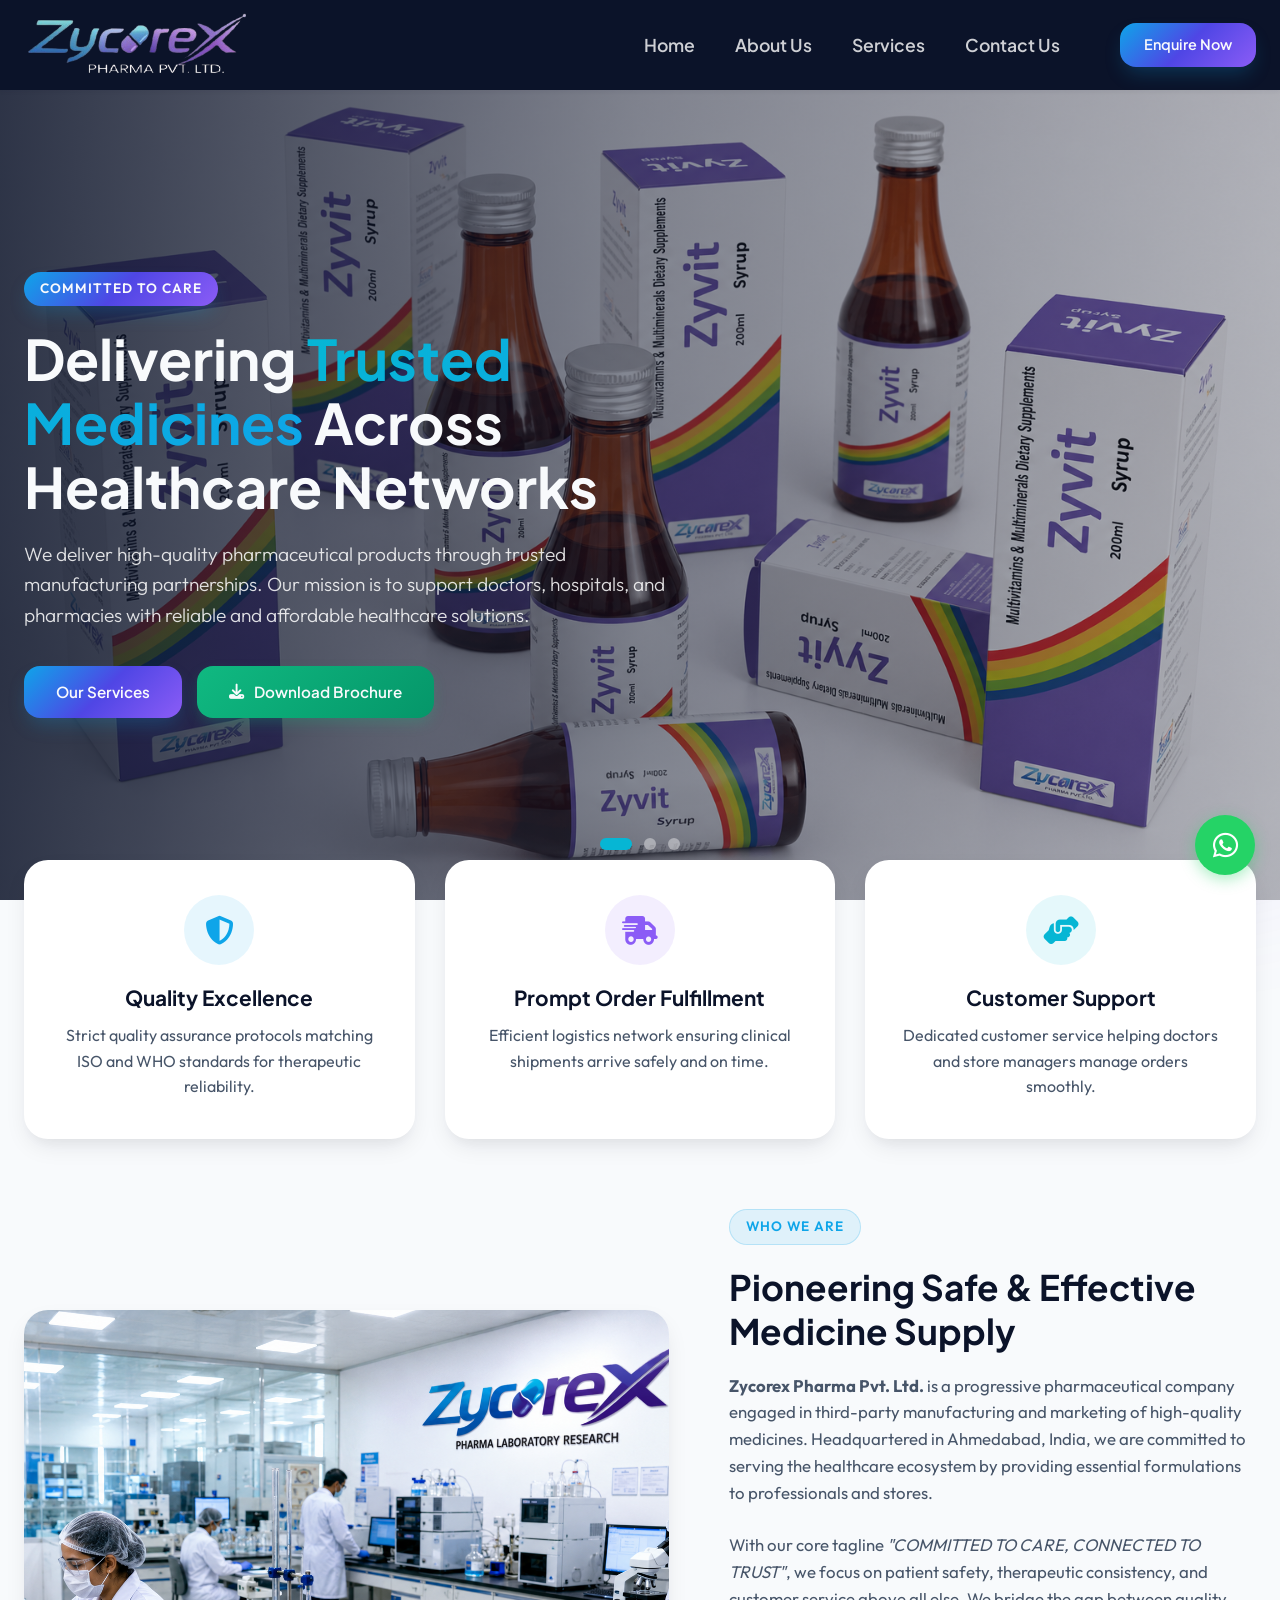
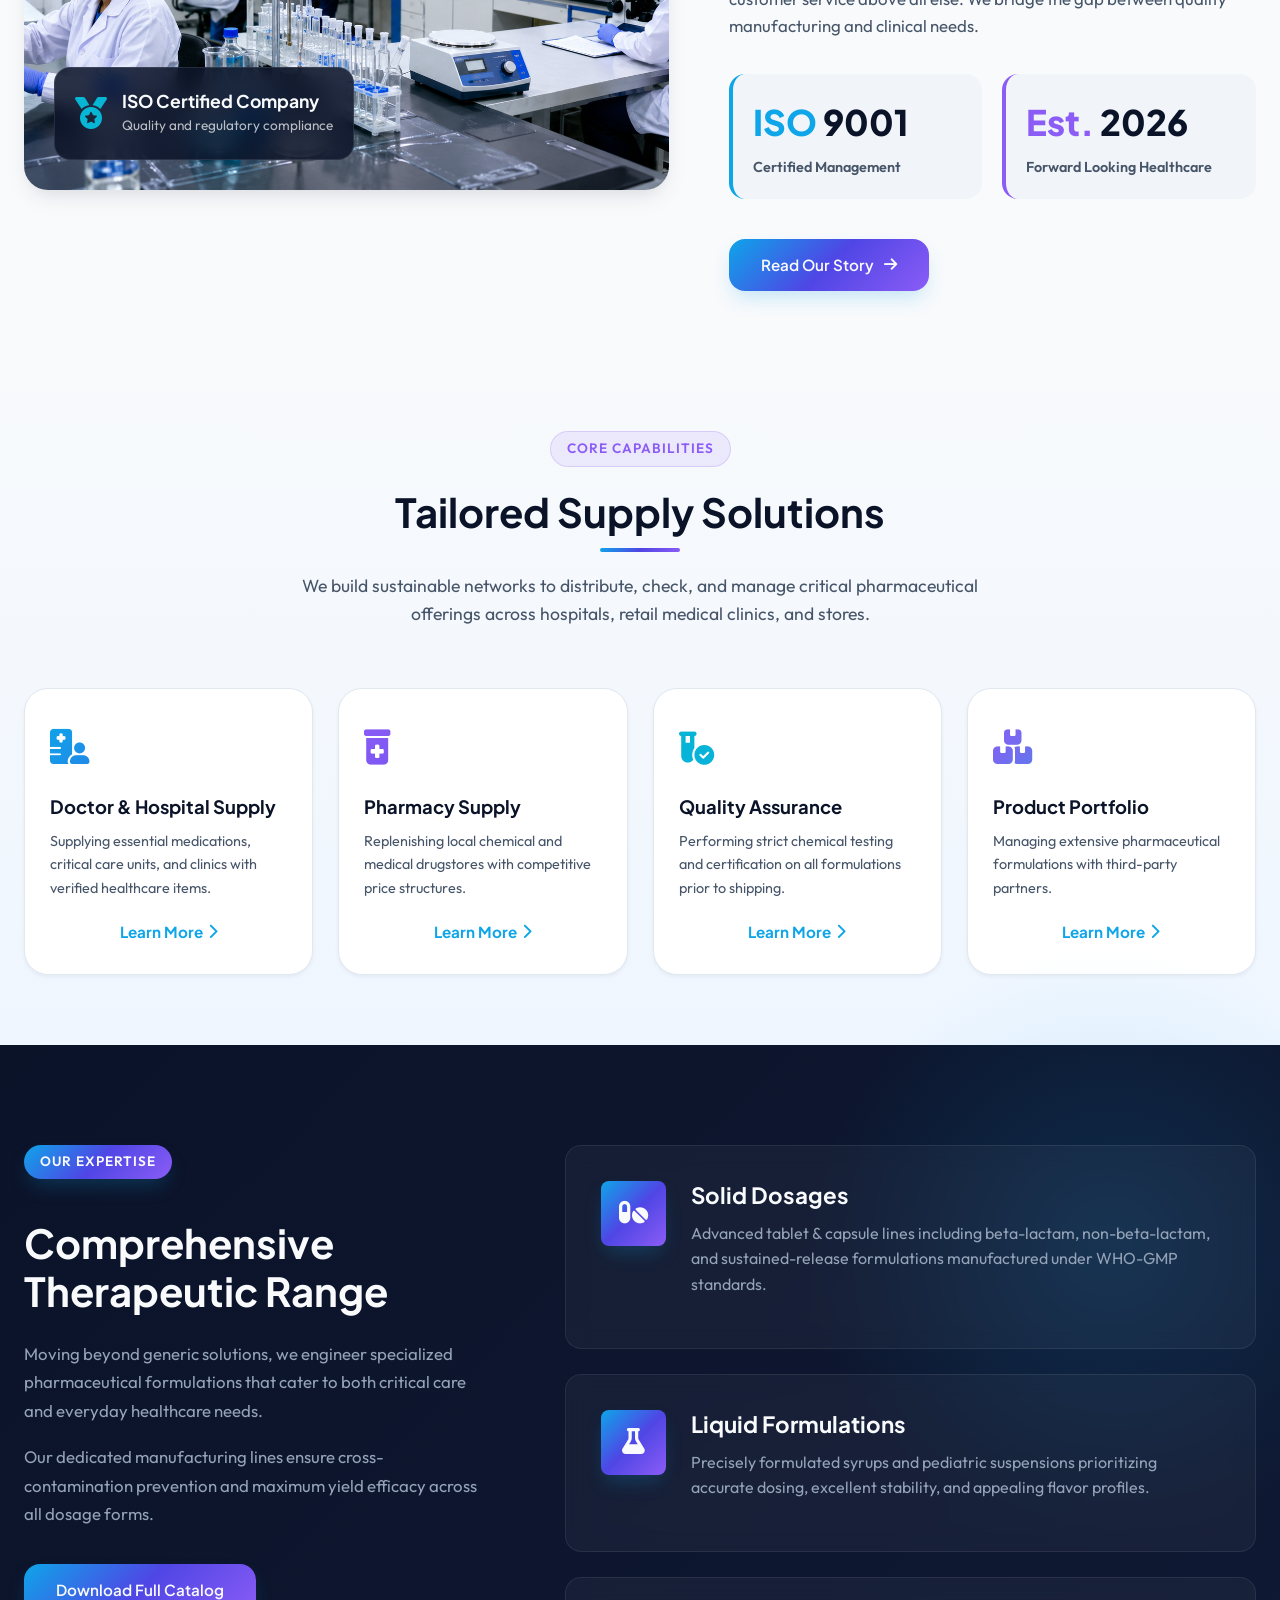
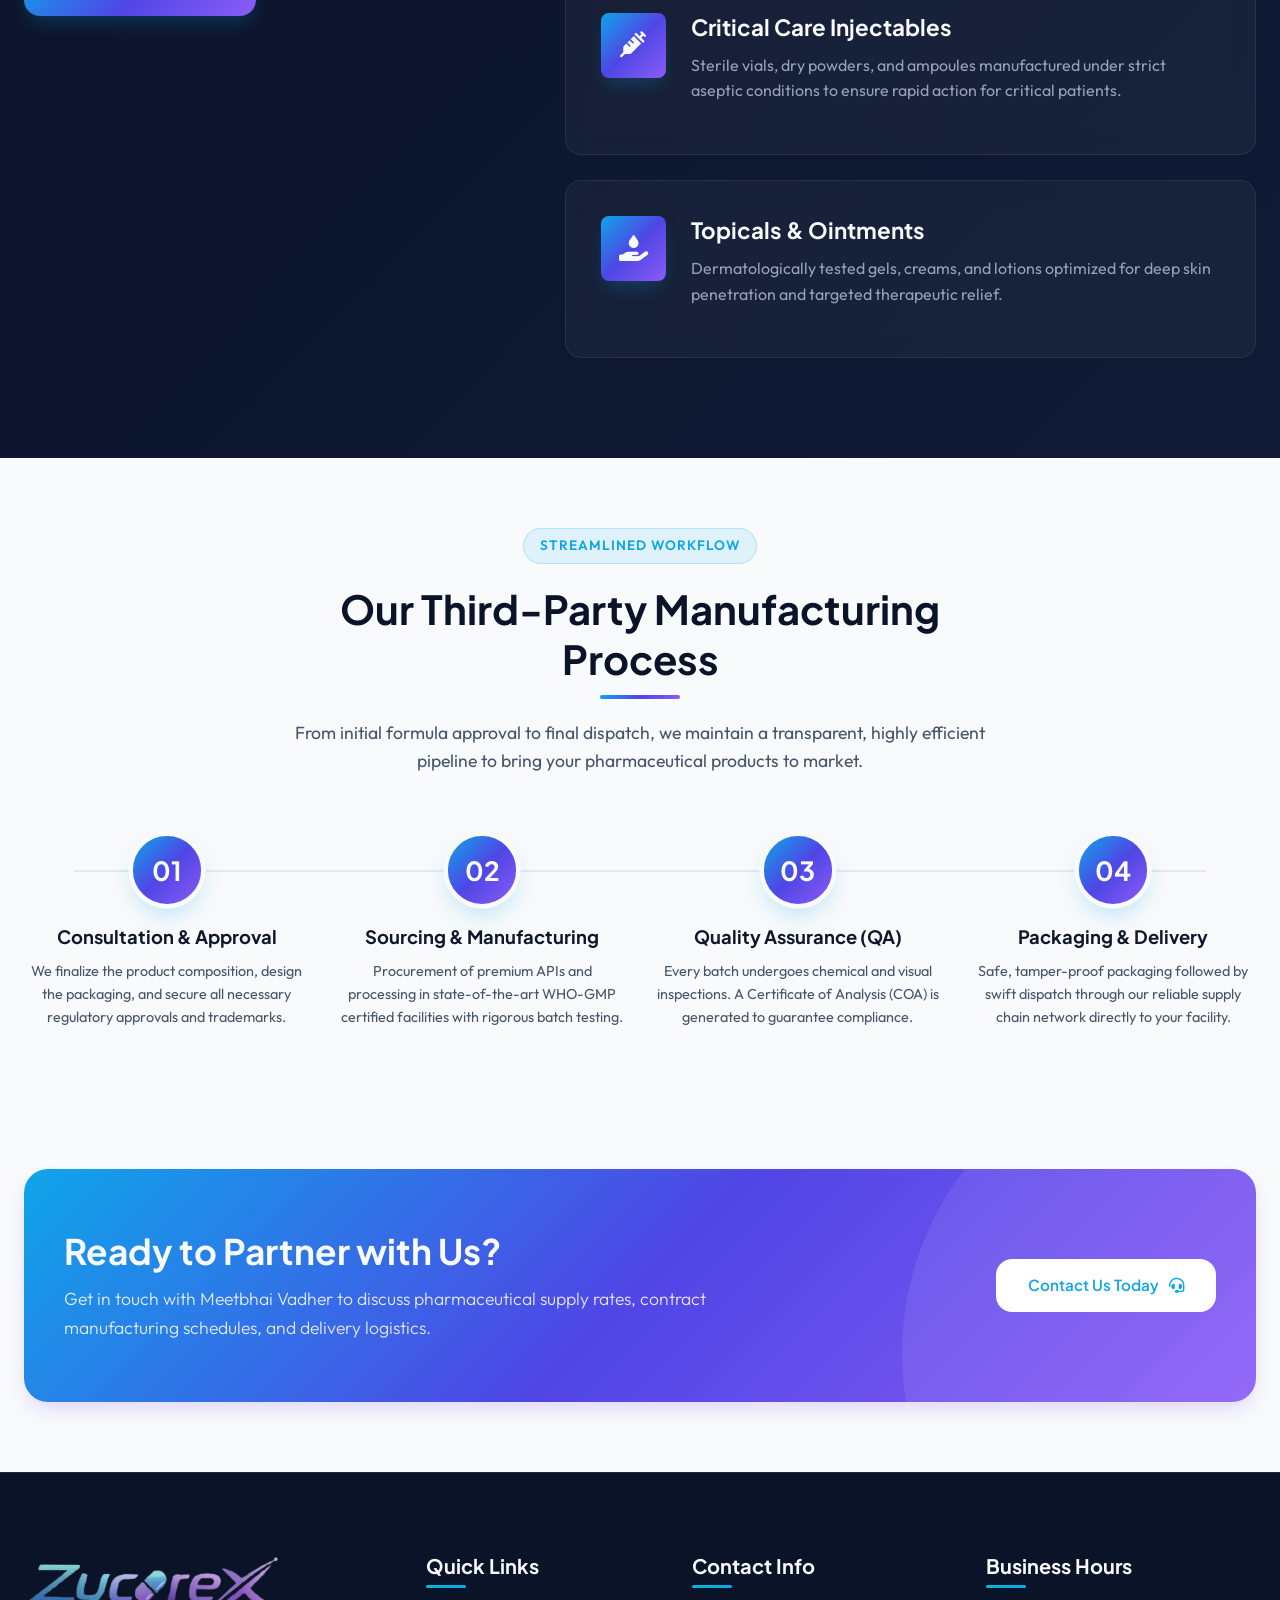
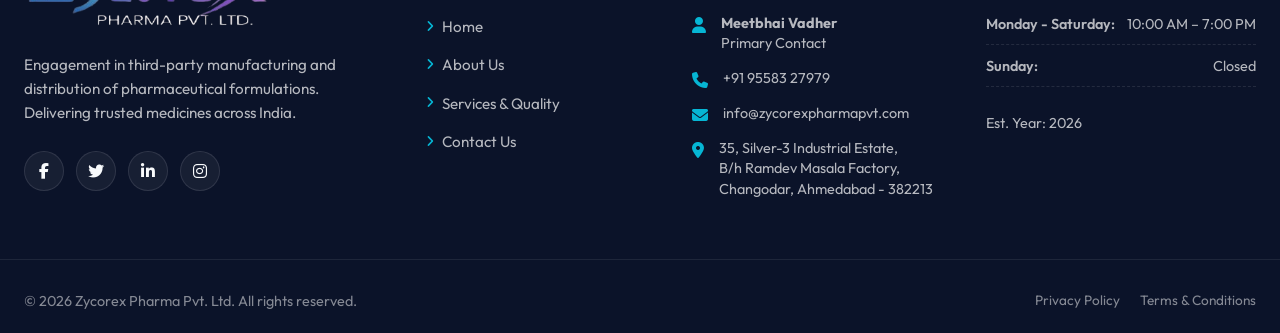
==== index.html @ ad1c0ab7 "Fix routing for clean URLs" ====
<!DOCTYPE html>
<html lang="en">

<head>
    <meta charset="UTF-8">
    <meta name="viewport" content="width=device-width, initial-scale=1.0">
    <title>Zycorex Pharma | Delivering Trusted Medicines Across Healthcare Networks</title>

    <!-- Meta SEO Tags -->
    <meta name="description"
        content="Zycorex Pharma Pvt. Ltd. is an ISO-certified pharmaceutical company engaged in third-party manufacturing and marketing of high-quality medicines in India. Partner with us today.">
    <meta name="keywords"
        content="Zycorex Pharma, pharmaceutical third party manufacturing, hospital supply, medical store supply, Ahmedabad, Meetbhai Vadher">
    <meta name="author" content="Zycorex Pharma Pvt. Ltd.">

    <!-- CSS Stylesheets -->
    <link rel="stylesheet" href="css/style.css">

    <!-- Font Awesome Icons -->
    <link rel="stylesheet" href="https://cdnjs.cloudflare.com/ajax/libs/font-awesome/6.4.0/css/all.min.css">
</head>

<body>

    <!-- Floating Background Aesthetic Blobs -->
    <div class="bg-blob bg-blob-blue"></div>
    <div class="bg-blob bg-blob-purple"></div>

    <!-- ==========================================
       HEADER & NAVIGATION
       ========================================== -->
    <header class="header">
        <div class="container navbar">
            <a href="/" class="logo" id="logoLink">
                <img src="images/Zycorex_Pharma_logo.png" alt="Zycorex Pharma Logo">
            </a>

            <button class="mobile-nav-toggle" id="mobileMenuToggle" aria-label="Toggle Navigation Menu">
                <span></span>
                <span></span>
                <span></span>
            </button>

            <nav class="nav-menu" id="navMenu">
                <a href="/" class="nav-link active" id="navHome">Home</a>
                <a href="/about" class="nav-link" id="navAbout">About Us</a>
                <a href="/services" class="nav-link" id="navServices">Services</a>
                <a href="/contact" class="nav-link" id="navContact">Contact Us</a>
                <div class="nav-cta">
                    <a href="https://wa.me/919558327979?text=Hello%20Zycorex%20Pharma%2C%20I%20would%20like%20to%20enquire%20about%20your%20pharmaceutical%20products."
                        target="_blank" rel="noopener noreferrer" class="btn btn-primary" id="headerCtaBtn">Enquire
                        Now</a>
                </div>
            </nav>
        </div>
    </header>

    <!-- ==========================================
       HERO CAROUSEL / SLIDER SECTION
       ========================================== -->
    <section class="hero-slider-section" id="homeHero">
        <div class="slider-wrapper">
            <!-- Slide 1 -->
            <div class="slide active">
                <div class="slide-bg" style="background-image: url('./images/zycorex_syrup.png');">
                </div>
                <div class="slide-overlay"></div>
                <div class="container slide-content-container">
                    <div class="slide-content">
                        <span class="badge badge-gradient">Committed to Care</span>
                        <h1>Delivering <span>Trusted Medicines</span> Across Healthcare Networks</h1>
                        <p>We deliver high-quality pharmaceutical products through trusted manufacturing partnerships.
                            Our mission is to support doctors, hospitals, and pharmacies with reliable and affordable
                            healthcare solutions.</p>
                        <div class="slide-actions">
                            <a href="/services" class="btn btn-primary">Our Services</a>
                            <a href="./images/zycorex brochure FINAL.pdf" class="btn btn-brochure"
                                id="downloadBrochureHero"><i class="fas fa-download"></i> Download Brochure</a>
                        </div>
                    </div>
                </div>
            </div>

            <!-- Slide 2 -->
            <div class="slide">
                <div class="slide-bg" style="background-image: url('./images/zycorex_tabletsgel.png');">
                </div>
                <div class="slide-overlay"></div>
                <div class="container slide-content-container">
                    <div class="slide-content">
                        <span class="badge badge-gradient">Connected to Trust</span>
                        <h1>High-Quality Third-Party <span>Manufacturing</span></h1>
                        <p>Leveraging state-of-the-art facilities and stringent GMP guidelines. Partnering with top
                            manufacturers to ensure every tablet, capsule, and injection is made to perfection.</p>
                        <div class="slide-actions">
                            <a href="/about" class="btn btn-primary">About Our Quality</a>
                            <a href="/contact" class="btn btn-secondary">Get a Quote</a>
                        </div>
                    </div>
                </div>
            </div>

            <!-- Slide 3 -->
            <div class="slide">
                <div class="slide-bg"
                    style="background-image: url('https://images.unsplash.com/photo-1471864190281-a93a3070b6de?auto=format&fit=crop&q=80&w=1600');">
                </div>
                <div class="slide-overlay"></div>
                <div class="container slide-content-container">
                    <div class="slide-content">
                        <span class="badge badge-gradient">Established 2026</span>
                        <h1>Supporting <span>Healthcare Networks</span> Nationwide</h1>
                        <p>We supply a comprehensive catalog of pharmaceutical formulations to distributors, pharmacies,
                            clinics, and medical stores with prompt delivery services.</p>
                        <div class="slide-actions">
                            <a href="/services" class="btn btn-primary">Explore Products</a>
                            <a href="/contact" class="btn btn-secondary">Contact Us</a>
                        </div>
                    </div>
                </div>
            </div>
        </div>

        <!-- Controls -->
        <button class="slider-control slider-control-prev" aria-label="Previous Slide">
            <i class="fas fa-chevron-left"></i>
        </button>
        <button class="slider-control slider-control-next" aria-label="Next Slide">
            <i class="fas fa-chevron-right"></i>
        </button>

        <!-- Indicators -->
        <div class="slider-dots"></div>
    </section>

    <!-- ==========================================
       KEY HIGHLIGHTS SECTION
       ========================================== -->
    <section class="container" id="homeHighlights" style="position: relative; z-index: 10;">
        <div class="highlights-grid">
            <div class="highlight-card animate-on-scroll animate-fade-up">
                <div class="highlight-icon">
                    <i class="fas fa-shield-halved"></i>
                </div>
                <h3>Quality Excellence</h3>
                <p>Strict quality assurance protocols matching ISO and WHO standards for therapeutic reliability.</p>
            </div>

            <div class="highlight-card animate-on-scroll animate-fade-up delay-1">
                <div class="highlight-icon">
                    <i class="fas fa-truck-fast"></i>
                </div>
                <h3>Prompt Order Fulfillment</h3>
                <p>Efficient logistics network ensuring clinical shipments arrive safely and on time.</p>
            </div>

            <div class="highlight-card animate-on-scroll animate-fade-up delay-2">
                <div class="highlight-icon">
                    <i class="fas fa-handshake-angle"></i>
                </div>
                <h3>Customer Support</h3>
                <p>Dedicated customer service helping doctors and store managers manage orders smoothly.</p>
            </div>
        </div>
    </section>

    <!-- ==========================================
       INTRODUCTION / FOCUS SECTION
       ========================================== -->
    <section class="section" id="homeIntro">
        <div class="container intro-container">

            <div class="intro-image-container animate-on-scroll animate-slide-left">
                <img src="./images/Pharma_Laboratory_research.png" alt="Zycorex Pharma Laboratory Research">
                <div class="intro-badge">
                    <div class="intro-badge-icon">
                        <i class="fas fa-medal"></i>
                    </div>
                    <div class="intro-badge-text">
                        <h4>ISO Certified Company</h4>
                        <p>Quality and regulatory compliance</p>
                    </div>
                </div>
            </div>

            <div class="intro-content animate-on-scroll animate-slide-right">
                <span class="badge badge-soft">Who We Are</span>
                <h2>Pioneering Safe & Effective Medicine Supply</h2>
                <p><strong>Zycorex Pharma Pvt. Ltd.</strong> is a progressive pharmaceutical company engaged in
                    third-party manufacturing and marketing of high-quality medicines. Headquartered in Ahmedabad,
                    India, we are committed to serving the healthcare ecosystem by providing essential formulations to
                    professionals and stores.</p>
                <p>With our core tagline <em>"COMMITTED TO CARE, CONNECTED TO TRUST"</em>, we focus on patient safety,
                    therapeutic consistency, and customer service above all else. We bridge the gap between quality
                    manufacturing and clinical needs.</p>

                <div class="stats-grid">
                    <div class="stat-box">
                        <div class="stat-number"><span>ISO</span> 9001</div>
                        <div class="stat-label">Certified Management</div>
                    </div>
                    <div class="stat-box">
                        <div class="stat-number"><span>Est.</span> 2026</div>
                        <div class="stat-label">Forward Looking Healthcare</div>
                    </div>
                </div>

                <div style="margin-top: 40px;">
                    <a href="/about" class="btn btn-primary">Read Our Story <i class="fas fa-arrow-right"></i></a>
                </div>
            </div>

        </div>
    </section>

    <!-- ==========================================
       SERVICES TEASER SECTION
       ========================================== -->
    <section class="section section-bg-gradient" id="homeServices">
        <div class="container">
            <div class="section-header animate-on-scroll animate-fade-up">
                <span class="badge badge-soft-purple">Core Capabilities</span>
                <h2>Tailored Supply Solutions</h2>
                <p>We build sustainable networks to distribute, check, and manage critical pharmaceutical offerings
                    across hospitals, retail medical clinics, and stores.</p>
            </div>

            <div class="services-teaser-grid">
                <div class="teaser-card animate-on-scroll animate-fade-up">
                    <div class="teaser-icon">
                        <i class="fas fa-hospital-user"></i>
                    </div>
                    <h3>Doctor & Hospital Supply</h3>
                    <p>Supplying essential medications, critical care units, and clinics with verified healthcare items.
                    </p>
                    <a href="/services#hospitalSupply" class="btn btn-text">Learn More <i
                            class="fas fa-chevron-right"></i></a>
                </div>

                <div class="teaser-card animate-on-scroll animate-fade-up delay-1">
                    <div class="teaser-icon">
                        <i class="fas fa-prescription-bottle-medical"></i>
                    </div>
                    <h3>Pharmacy Supply</h3>
                    <p>Replenishing local chemical and medical drugstores with competitive price structures.</p>
                    <a href="/services#pharmacySupply" class="btn btn-text">Learn More <i
                            class="fas fa-chevron-right"></i></a>
                </div>

                <div class="teaser-card animate-on-scroll animate-fade-up delay-2">
                    <div class="teaser-icon">
                        <i class="fas fa-vial-circle-check"></i>
                    </div>
                    <h3>Quality Assurance</h3>
                    <p>Performing strict chemical testing and certification on all formulations prior to shipping.</p>
                    <a href="/services#qualityAssurance" class="btn btn-text">Learn More <i
                            class="fas fa-chevron-right"></i></a>
                </div>

                <div class="teaser-card animate-on-scroll animate-fade-up delay-3">
                    <div class="teaser-icon">
                        <i class="fas fa-boxes-stacked"></i>
                    </div>
                    <h3>Product Portfolio</h3>
                    <p>Managing extensive pharmaceutical formulations with third-party partners.</p>
                    <a href="/services#portfolioManagement" class="btn btn-text">Learn More <i
                            class="fas fa-chevron-right"></i></a>
                </div>
            </div>
        </div>
    </section>


   <!-- ==========================================
       THERAPEUTIC RANGE (MODERN ASYMMETRICAL)
       ========================================== -->
    <section class="section therapeutic-section" id="homeTherapeutic">
        <div class="container therapeutic-container">
            
            <!-- Left Side: Sticky Header -->
           <!-- Left Side: Sticky Header Wrapper -->
            <div class="therapeutic-sticky-wrapper">
                
                <!-- The animated content goes INSIDE the sticky wrapper -->
                <div class="therapeutic-intro animate-on-scroll animate-slide-left">
                    <span class="badge badge-gradient">Our Expertise</span>
                    <h2>Comprehensive Therapeutic Range</h2>
                    <p>Moving beyond generic solutions, we engineer specialized pharmaceutical formulations that cater to both critical care and everyday healthcare needs.</p>
                    <p>Our dedicated manufacturing lines ensure cross-contamination prevention and maximum yield efficacy across all dosage forms.</p>
                    
                    <div style="margin-top: 35px;">
                        <a href="./images/zycorex brochure FINAL.pdf" class="btn btn-primary">Download Full Catalog</a>
                    </div>
                </div>

            </div>

            <!-- Right Side: Horizontal List Cards -->
            <div class="therapeutic-list">
                
                <!-- Category 1 -->
                <div class="thera-row-card animate-on-scroll animate-fade-up">
                    <div class="thera-icon-box">
                        <i class="fas fa-pills"></i>
                    </div>
                    <div class="thera-content">
                        <h3>Solid Dosages</h3>
                        <p>Advanced tablet & capsule lines including beta-lactam, non-beta-lactam, and sustained-release formulations manufactured under WHO-GMP standards.</p>
                        <!-- <a href="services.html" class="thera-link">Explore Formulations <i class="fas fa-arrow-right"></i></a> -->
                    </div>
                </div>

                <!-- Category 2 -->
                <div class="thera-row-card animate-on-scroll animate-fade-up delay-1">
                    <div class="thera-icon-box">
                        <i class="fas fa-flask"></i>
                    </div>
                    <div class="thera-content">
                        <h3>Liquid Formulations</h3>
                        <p>Precisely formulated syrups and pediatric suspensions prioritizing accurate dosing, excellent stability, and appealing flavor profiles.</p>
                        <!-- <a href="services.html" class="thera-link">Explore Formulations <i class="fas fa-arrow-right"></i></a> -->
                    </div>
                </div>

                <!-- Category 3 -->
                <div class="thera-row-card animate-on-scroll animate-fade-up delay-2">
                    <div class="thera-icon-box">
                        <i class="fas fa-syringe"></i>
                    </div>
                    <div class="thera-content">
                        <h3>Critical Care Injectables</h3>
                        <p>Sterile vials, dry powders, and ampoules manufactured under strict aseptic conditions to ensure rapid action for critical patients.</p>
                        <!-- <a href="services.html" class="thera-link">Explore Formulations <i class="fas fa-arrow-right"></i></a> -->
                    </div>
                </div>

                <!-- Category 4 -->
                <div class="thera-row-card animate-on-scroll animate-fade-up delay-3">
                    <div class="thera-icon-box">
                        <i class="fas fa-hand-holding-droplet"></i>
                    </div>
                    <div class="thera-content">
                        <h3>Topicals & Ointments</h3>
                        <p>Dermatologically tested gels, creams, and lotions optimized for deep skin penetration and targeted therapeutic relief.</p>
                        <!-- <a href="services.html" class="thera-link">Explore Formulations <i class="fas fa-arrow-right"></i></a> -->
                    </div>
                </div>

            </div>
        </div>
    </section>

    <!-- ==========================================
       HOW WE WORK / MANUFACTURING PROCESS
       ========================================== -->
    <section class="section process-section section-bg-light" id="homeProcess">
        <div class="container">
            <div class="section-header animate-on-scroll animate-fade-up">
                <span class="badge badge-soft">Streamlined Workflow</span>
                <h2>Our Third-Party Manufacturing Process</h2>
                <p>From initial formula approval to final dispatch, we maintain a transparent, highly efficient pipeline to bring your pharmaceutical products to market.</p>
            </div>

            <div class="process-timeline">
                <!-- Step 1 -->
                <div class="process-step animate-on-scroll animate-fade-up">
                    <div class="step-number">01</div>
                    <div class="step-content">
                        <h4>Consultation & Approval</h4>
                        <p>We finalize the product composition, design the packaging, and secure all necessary regulatory approvals and trademarks.</p>
                    </div>
                </div>
                
                <!-- Step 2 -->
                <div class="process-step animate-on-scroll animate-fade-up delay-1">
                    <div class="step-number">02</div>
                    <div class="step-content">
                        <h4>Sourcing & Manufacturing</h4>
                        <p>Procurement of premium APIs and processing in state-of-the-art WHO-GMP certified facilities with rigorous batch testing.</p>
                    </div>
                </div>

                <!-- Step 3 -->
                <div class="process-step animate-on-scroll animate-fade-up delay-2">
                    <div class="step-number">03</div>
                    <div class="step-content">
                        <h4>Quality Assurance (QA)</h4>
                        <p>Every batch undergoes chemical and visual inspections. A Certificate of Analysis (COA) is generated to guarantee compliance.</p>
                    </div>
                </div>

                <!-- Step 4 -->
                <div class="process-step animate-on-scroll animate-fade-up delay-3">
                    <div class="step-number">04</div>
                    <div class="step-content">
                        <h4>Packaging & Delivery</h4>
                        <p>Safe, tamper-proof packaging followed by swift dispatch through our reliable supply chain network directly to your facility.</p>
                    </div>
                </div>
            </div>
        </div>
    </section>

    <!-- ==========================================
       CALL TO ACTION BLOCK
       ========================================== -->
    <section class="section" id="homeCta">
        <div class="container">
            <div class="cta-banner animate-on-scroll animate-fade-up">
                <div class="cta-banner-content">
                    <div class="cta-banner-text">
                        <h2>Ready to Partner with Us?</h2>
                        <p>Get in touch with Meetbhai Vadher to discuss pharmaceutical supply rates, contract
                            manufacturing schedules, and delivery logistics.</p>
                    </div>
                    <div class="cta-banner-actions">
                        <a href="/contact" class="btn btn-secondary">Contact Us Today <i
                                class="fas fa-headset"></i></a>
                    </div>
                </div>
            </div>
        </div>
    </section>

    <!-- ==========================================
       FOOTER
       ========================================== -->
      <footer class="footer">
        <div class="container footer-grid">

            <div class="footer-col footer-about">
                <img src="images/Zycorex_Pharma_logo.png" alt="Zycorex Logo" class="footer-logo">
                <p>Engagement in third-party manufacturing and distribution of pharmaceutical formulations. Delivering
                    trusted medicines across India.</p>
                <div class="footer-socials">
                    <a href="#" class="social-link" aria-label="Facebook"><i class="fab fa-facebook-f"></i></a>
                    <a href="#" class="social-link" aria-label="Twitter"><i class="fab fa-twitter"></i></a>
                    <a href="#" class="social-link" aria-label="LinkedIn"><i class="fab fa-linkedin-in"></i></a>
                    <a href="#" class="social-link" aria-label="Instagram"><i class="fab fa-instagram"></i></a>
                </div>
            </div>

            <div class="footer-col footer-links">
                <h3>Quick Links</h3>
                <ul>
                    <li><a href="/">Home</a></li>
                    <li><a href="/about">About Us</a></li>
                    <li><a href="/services">Services & Quality</a></li>
                    <li><a href="/contact">Contact Us</a></li>
                </ul>
            </div>

            <div class="footer-col">
                <h3>Contact Info</h3>
                <div class="footer-contact-list">
                    <div class="footer-contact-item">
                        <i class="fas fa-user"></i>
                        <span><strong>Meetbhai Vadher</strong><br>Primary Contact</span>
                    </div>
                    <div class="footer-contact-item">
                        <i class="fas fa-phone"></i>
                        <span>+91 95583 27979</span>
                    </div>
                    <div class="footer-contact-item">
                        <i class="fas fa-envelope"></i>
                        <span>info@zycorexpharmapvt.com</span>
                    </div>
                    <div class="footer-contact-item">
                        <i class="fas fa-location-dot"></i>
                        <span>35, Silver-3 Industrial Estate,<br>B/h Ramdev Masala Factory,<br>Changodar, Ahmedabad -
                            382213</span>
                    </div>
                </div>
            </div>

            <div class="footer-col">
                <h3>Business Hours</h3>
                <div class="footer-hours-list">
                    <div class="footer-hour-row">
                        <span class="day">Monday - Saturday:</span>
                        <span class="time">10:00 AM – 7:00 PM</span>
                    </div>
                    <div class="footer-hour-row">
                        <span class="day">Sunday:</span>
                        <span class="time">Closed</span>
                    </div>
                    <div class="footer-hour-row" style="border: none; padding-top: 15px;">
                        <span>Est. Year: 2026</span>
                    </div>
                </div>
            </div>

        </div>

        <div class="container footer-bottom">
            <p>&copy; 2026 Zycorex Pharma Pvt. Ltd. All rights reserved.</p>
            <div class="footer-bottom-links">
                <a href="/privacy">Privacy Policy</a>
                <a href="/terms">Terms & Conditions</a>
            </div>
        </div>
    </footer>

    <!-- Floating WhatsApp Button -->
    <a href="https://wa.me/919558327979?text=Hello%20Zycorex%20Pharma%2C%20I%20would%20like%20to%20enquire%20about%20your%20pharmaceutical%20products."
        target="_blank" rel="noopener noreferrer" class="whatsapp-float" aria-label="Chat on WhatsApp"
        id="whatsappFloat">
        <i class="fab fa-whatsapp"></i>
    </a>

    <!-- JavaScript File -->
    <script src="js/main.js"></script>
</body>

</html>
---- css/style.css ----
@import url('https://fonts.googleapis.com/css2?family=Outfit:wght@300;400;500;600;700;800&family=Plus+Jakarta+Sans:wght@300;400;500;600;700;800&display=swap');

/* ==========================================
   CSS VARIABLES & DESIGN SYSTEM
   ========================================== */
:root {
    /* Color Tokens based on Logo (Teal, Blue, Purple) */
    --clr-cyan: #06b6d4;
    --clr-blue: #0ea5e9;
    --clr-indigo: #4f46e5;
    --clr-purple: #8b5cf6;

    /* Semantic Colors */
    --primary: var(--clr-blue);
    --secondary: var(--clr-purple);
    --dark: #0b1329;
    --light: #f8fafc;
    --medium: #f1f5f9;
    --border: #e2e8f0;

    /* Text Colors */
    --txt-dark: #0f172a;
    --txt-muted: #475569;
    --txt-light: #f8fafc;

    /* Gradients */
    --gradient-primary: linear-gradient(135deg, var(--clr-blue) 0%, var(--clr-indigo) 50%, var(--clr-purple) 100%);
    --gradient-secondary: linear-gradient(135deg, var(--clr-cyan) 0%, var(--clr-blue) 100%);
    --gradient-accent: linear-gradient(135deg, var(--clr-indigo) 0%, var(--clr-purple) 100%);
    --gradient-light: linear-gradient(180deg, #f8fafc 0%, #eff6ff 100%);
    --gradient-card: linear-gradient(135deg, rgba(255, 255, 255, 0.9) 0%, rgba(248, 250, 252, 0.7) 100%);

    /* Typography */
    --font-heading: 'Plus Jakarta Sans', sans-serif;
    --font-body: 'Outfit', sans-serif;

    /* Shadows */
    --shadow-sm: 0 2px 4px rgba(15, 23, 42, 0.05);
    --shadow-md: 0 4px 12px -2px rgba(15, 23, 42, 0.08), 0 2px 6px -1px rgba(15, 23, 42, 0.04);
    --shadow-lg: 0 10px 25px -5px rgba(15, 23, 42, 0.1), 0 8px 16px -6px rgba(15, 23, 42, 0.05);
    --shadow-purple: 0 10px 20px -5px rgba(139, 92, 246, 0.25);
    --shadow-blue: 0 10px 20px -5px rgba(14, 165, 233, 0.25);
    --shadow-glass: 0 8px 32px 0 rgba(15, 23, 42, 0.06);

    /* Layout */
    --max-width: 1300px;
    --header-height: 90px;
    --border-radius-sm: 8px;
    --border-radius-md: 16px;
    --border-radius-lg: 24px;
    --border-radius-full: 9999px;

    /* Animation & Transitions */
    --transition-fast: 0.2s cubic-bezier(0.4, 0, 0.2, 1);
    --transition-normal: 0.35s cubic-bezier(0.4, 0, 0.2, 1);
    --transition-slow: 0.6s cubic-bezier(0.4, 0, 0.2, 1);
}

/* ==========================================
   RESET & BASE STYLES
   ========================================== */
*,
*::before,
*::after {
    box-sizing: border-box;
    margin: 0;
    padding: 0;
}

html {
    scroll-behavior: smooth;
    font-size: 16px;
    overflow-x: clip;
}

body {
    font-family: var(--font-body);
    font-weight: 400;
    line-height: 1.6;
    color: var(--txt-dark);
    background-color: var(--light);
    overflow-x: clip;
}

h1,
h2,
h3,
h4,
h5,
h6 {
    font-family: var(--font-heading);
    font-weight: 700;
    line-height: 1.25;
    color: var(--dark);
}

p {
    color: var(--txt-muted);
}

a {
    text-decoration: none;
    color: inherit;
    transition: var(--transition-fast);
}

ul {
    list-style: none;
}

img {
    max-width: 100%;
    height: auto;
    display: block;
}

/* Custom Scrollbar */
::-webkit-scrollbar {
    width: 10px;
}

::-webkit-scrollbar-track {
    background: var(--medium);
}

::-webkit-scrollbar-thumb {
    background: linear-gradient(var(--clr-blue), var(--clr-purple));
    border-radius: var(--border-radius-full);
}

::-webkit-scrollbar-thumb:hover {
    background: var(--clr-indigo);
}

/* ==========================================
   KEYFRAME ANIMATIONS
   ========================================== */
@keyframes fadeInUp {
    from {
        opacity: 0;
        transform: translateY(30px);
    }

    to {
        opacity: 1;
        transform: translateY(0);
    }
}

@keyframes fadeIn {
    from {
        opacity: 0;
    }

    to {
        opacity: 1;
    }
}

@keyframes slideInLeft {
    from {
        opacity: 0;
        transform: translateX(-40px);
    }

    to {
        opacity: 1;
        transform: translateX(0);
    }
}

@keyframes slideInRight {
    from {
        opacity: 0;
        transform: translateX(40px);
    }

    to {
        opacity: 1;
        transform: translateX(0);
    }
}

@keyframes blobFloat {

    0%,
    100% {
        transform: translate(0, 0) scale(1);
    }

    33% {
        transform: translate(30px, -50px) scale(1.1);
    }

    66% {
        transform: translate(-20px, 20px) scale(0.95);
    }
}

@keyframes pulseSoft {

    0%,
    100% {
        transform: scale(1);
        opacity: 0.2;
    }

    50% {
        transform: scale(1.05);
        opacity: 0.35;
    }
}

/* Scroll Animation Trigger Classes */
.animate-on-scroll {
    opacity: 0;
    transition: opacity var(--transition-slow), transform var(--transition-slow);
}

.animate-fade-up {
    transform: translateY(40px);
}

.animate-fade-in {
    transform: none;
}

.animate-slide-left {
    transform: translateX(-40px);
}

.animate-slide-right {
    transform: translateX(40px);
}

.animated {
    opacity: 1 !important;
    transform: none !important;
}

/* Delay Helpers */
.delay-1 {
    transition-delay: 0.1s;
}

.delay-2 {
    transition-delay: 0.2s;
}

.delay-3 {
    transition-delay: 0.3s;
}

.delay-4 {
    transition-delay: 0.4s;
}

/* ==========================================
   LAYOUT UTILITIES & COMMON COMPONENTS
   ========================================== */
.container {
    width: 100%;
    max-width: var(--max-width);
    margin: 0 auto;
    padding: 0 24px;
}

.section {
    padding: 70px 0;
    position: relative;
}

.section-bg-gradient {
    background: var(--gradient-light);
}

.section-bg-medium {
    background-color: var(--medium);
}

/* Badges */
.badge {
    display: inline-block;
    padding: 6px 16px;
    font-size: 0.85rem;
    font-weight: 600;
    text-transform: uppercase;
    letter-spacing: 1px;
    border-radius: var(--border-radius-full);
    margin-bottom: 20px;
}

.badge-gradient {
    background: var(--gradient-primary);
    color: var(--txt-light);
    box-shadow: var(--shadow-blue);
}

.badge-soft {
    background: rgba(14, 165, 233, 0.1);
    color: var(--clr-blue);
    border: 1px solid rgba(14, 165, 233, 0.2);
}

.badge-soft-purple {
    background: rgba(139, 92, 246, 0.1);
    color: var(--clr-purple);
    border: 1px solid rgba(139, 92, 246, 0.2);
}

/* Section Header */
.section-header {
    text-align: center;
    max-width: 700px;
    margin: 0 auto 60px auto;
}

.section-header h2 {
    font-size: 2.5rem;
    color: var(--dark);
    margin-bottom: 20px;
    position: relative;
    padding-bottom: 15px;
}

.section-header h2::after {
    content: '';
    position: absolute;
    bottom: 0;
    left: 50%;
    transform: translateX(-50%);
    width: 80px;
    height: 4px;
    background: var(--gradient-primary);
    border-radius: var(--border-radius-full);
}

.section-header p {
    font-size: 1.1rem;
    color: var(--txt-muted);
}

/* Buttons */
.btn {
    display: inline-flex;
    align-items: center;
    justify-content: center;
    gap: 10px;
    padding: 14px 32px;
    font-family: var(--font-heading);
    font-weight: 600;
    font-size: 0.95rem;
    border-radius: var(--border-radius-md);
    cursor: pointer;
    border: none;
    transition: var(--transition-normal);
    position: relative;
    overflow: hidden;
}

.btn-primary {
    background: var(--gradient-primary);
    color: var(--txt-light);
    box-shadow: var(--shadow-blue);
}

.btn-primary::before {
    content: '';
    position: absolute;
    top: 0;
    left: -100%;
    width: 100%;
    height: 100%;
    background: linear-gradient(90deg, transparent, rgba(255, 255, 255, 0.2), transparent);
    transition: 0.5s;
}

.btn-primary:hover::before {
    left: 100%;
}

.btn-primary:hover {
    transform: translateY(-3px);
    box-shadow: 0 15px 30px -5px rgba(14, 165, 233, 0.4), var(--shadow-purple);
}

.btn-secondary {
    background: white;
    color: var(--dark);
    border: 2px solid var(--border);
}

.btn-secondary:hover {
    border-color: var(--clr-blue);
    color: var(--clr-blue);
    transform: translateY(-3px);
    box-shadow: var(--shadow-md);
}

.btn-text {
    padding: 0;
    background: transparent;
    color: var(--clr-blue);
    font-weight: 700;
    gap: 5px;
}

.btn-text:hover {
    color: var(--clr-purple);
    gap: 10px;
}

.btn-text i {
    transition: var(--transition-fast);
}

/* Glassmorphic Card */
.glass-card {
    background: var(--gradient-card);
    backdrop-filter: blur(12px);
    -webkit-backdrop-filter: blur(12px);
    border: 1px solid rgba(255, 255, 255, 0.6);
    border-radius: var(--border-radius-lg);
    padding: 40px;
    box-shadow: var(--shadow-glass);
    transition: var(--transition-normal);
}

.glass-card:hover {
    transform: translateY(-8px);
    border-color: rgba(14, 165, 233, 0.3);
    box-shadow: 0 20px 40px -10px rgba(15, 23, 42, 0.1);
}

/* Floating Blobs (Aesthetics) */
.bg-blob {
    position: fixed;
    border-radius: 50%;
    filter: blur(100px);
    z-index: 0;
    opacity: 0.25;
    pointer-events: none;
}

.bg-blob-blue {
    background: var(--clr-blue);
    width: 400px;
    height: 400px;
    top: 10%;
    left: -100px;
    animation: blobFloat 20s infinite ease-in-out;
}

.bg-blob-purple {
    background: var(--clr-purple);
    width: 500px;
    height: 500px;
    bottom: 10%;
    right: -150px;
    animation: blobFloat 25s infinite ease-in-out alternate;
}

/* ==========================================
   HEADER & NAVIGATION
   ========================================== */
.header {
    position: fixed;
    top: 0;
    left: 0;
    width: 100%;
    height: var(--header-height);
    background-color: var(--dark);
    /* Keep it dark so white logo subtext stands out */
    box-shadow: var(--shadow-sm);
    z-index: 1000;
    transition: var(--transition-normal);
}

.header.sticky {
    height: 90px;
    background-color: rgba(11, 19, 41, 0.95);
    backdrop-filter: blur(10px);
    -webkit-backdrop-filter: blur(10px);
    box-shadow: var(--shadow-md);
    border-bottom: 1px solid rgba(255, 255, 255, 0.08);
}

.navbar {
    display: flex;
    justify-content: space-between;
    align-items: center;
    height: 100%;
}

.logo {
    display: flex;
    align-items: center;
}

.logo img {
    height: 70px;
    width: auto;
    object-fit: contain;
    transition: var(--transition-normal);
}

/* .header.sticky .logo img {
    height: 44px;
} */

.nav-menu {
    display: flex;
    gap: 40px;
    align-items: center;
}

.nav-link {
    font-family: var(--font-heading);
    font-weight: 600;
    font-size: 1.1rem;
    color: rgba(255, 255, 255, 0.8);
    position: relative;
    padding: 8px 0;
}

.nav-link:hover {
    color: var(--clr-cyan);
}

.nav-link::after {
    content: '';
    position: absolute;
    bottom: 0;
    left: 0;
    width: 0;
    height: 2px;
    background: var(--gradient-secondary);
    transition: var(--transition-fast);
}

.nav-link:hover::after,
.nav-link.active::after {
    width: 100%;
}

.nav-link.active {
    color: var(--clr-cyan);
    font-weight: 700;
}

.nav-cta {
    margin-left: 20px;
}

.nav-cta .btn {
    padding: 10px 24px;
    font-size: 0.9rem;
}

/* Mobile Nav Toggle */
.mobile-nav-toggle {
    display: none;
    background: transparent;
    border: none;
    cursor: pointer;
    z-index: 1010;
    width: 30px;
    height: 24px;
    position: relative;
}

.mobile-nav-toggle span {
    display: block;
    width: 100%;
    height: 3px;
    background-color: var(--txt-light);
    border-radius: 3px;
    position: absolute;
    transition: var(--transition-normal);
}

.mobile-nav-toggle span:nth-child(1) {
    top: 0;
}

.mobile-nav-toggle span:nth-child(2) {
    top: 10px;
}

.mobile-nav-toggle span:nth-child(3) {
    top: 20px;
}

.mobile-nav-toggle.open span:nth-child(1) {
    transform: rotate(45deg);
    top: 10px;
}

.mobile-nav-toggle.open span:nth-child(2) {
    opacity: 0;
}

.mobile-nav-toggle.open span:nth-child(3) {
    transform: rotate(-45deg);
    top: 10px;
}

/* ==========================================
   HERO SLIDER
   ========================================== */
.hero-slider-section {
    position: relative;
    height: 90vh;
    min-height: 550px;
    width: 100%;
    margin-top: var(--header-height);
    overflow: hidden;
    background-color: var(--dark);
}

.slider-wrapper {
    position: relative;
    width: 100%;
    height: 100%;
}

.slide {
    position: absolute;
    top: 0;
    left: 0;
    width: 100%;
    height: 100%;
    opacity: 0;
    visibility: hidden;
    transition: opacity 1s cubic-bezier(0.4, 0, 0.2, 1), visibility 1s;
    z-index: 1;
}

.slide.active {
    opacity: 1;
    visibility: visible;
    z-index: 2;
}

.slide-bg {
    position: absolute;
    top: 0;
    left: 0;
    width: 100%;
    height: 100%;
    background-size: cover;
    background-position: center;
    transform: scale(1.1);
    transition: transform 6s cubic-bezier(0.1, 0.8, 0.3, 1);
}

.slide.active .slide-bg {
    transform: scale(1);
}

/* Beautiful dark gradient overlay for text contrast and premium feel */
.slide-overlay {
    position: absolute;
    top: 0;
    left: 0;
    width: 100%;
    height: 100%;
    background: linear-gradient(to right, rgba(11, 19, 41, 0.85) 0%, rgba(11, 19, 41, 0.5) 50%, rgba(11, 19, 41, 0.3) 100%);
    z-index: 2;
}

.slide-content-container {
    position: relative;
    height: 100%;
    z-index: 3;
    display: flex;
    align-items: center;
}

.slide-content {
    max-width: 650px;
    color: var(--txt-light);
    transform: translateY(40px);
    opacity: 0;
    transition: transform 0.8s cubic-bezier(0.4, 0, 0.2, 1) 0.3s, opacity 0.8s ease-out 0.3s;
}

.slide.active .slide-content {
    transform: translateY(0);
    opacity: 1;
}

.slide-content h1 {
    font-size: 3.5rem;
    color: var(--txt-light);
    margin-bottom: 20px;
    line-height: 1.15;
}

.slide-content h1 span {
    background: var(--gradient-secondary);
    -webkit-background-clip: text;
    -webkit-text-fill-color: transparent;
}

.slide-content p {
    font-size: 1.2rem;
    color: rgba(255, 255, 255, 0.85);
    margin-bottom: 35px;
    font-weight: 300;
}

.slide-actions {
    display: flex;
    gap: 15px;
}


/* Slider Dots Indicator */
.slider-dots {
    position: absolute;
    bottom: 50px;
    left: 50%;
    transform: translateX(-50%);
    display: flex;
    gap: 12px;
    z-index: 10;
}

.slider-dot {
    width: 12px;
    height: 12px;
    border-radius: 50%;
    background: rgba(255, 255, 255, 0.4);
    cursor: pointer;
    transition: var(--transition-normal);
}

.slider-dot:hover {
    background: rgba(255, 255, 255, 0.8);
}

.slider-dot.active {
    background: var(--clr-cyan);
    width: 32px;
    border-radius: 6px;
}

/* ==========================================
   HOMEPAGE SPECIFIC SECTIONS
   ========================================== */

/* Key Highlights Section */
.highlights-grid {
    display: grid;
    grid-template-columns: repeat(3, 1fr);
    gap: 30px;
    margin-top: -40px;
    /* Overlaps hero slider slightly */
    position: relative;
    z-index: 5;
}

.highlight-card {
    background: white;
    border-radius: var(--border-radius-lg);
    padding: 35px;
    box-shadow: var(--shadow-lg);
    text-align: center;
    transition: var(--transition-normal);
    border-bottom: 4px solid transparent;
}

.highlight-card:hover {
    transform: translateY(-10px);
    border-bottom-color: var(--clr-blue);
}

.highlight-card:nth-child(2):hover {
    border-bottom-color: var(--clr-purple);
}

.highlight-card:nth-child(3):hover {
    border-bottom-color: var(--clr-cyan);
}

.highlight-icon {
    width: 70px;
    height: 70px;
    border-radius: 50%;
    margin: 0 auto 20px auto;
    display: flex;
    align-items: center;
    justify-content: center;
    font-size: 1.8rem;
    transition: var(--transition-normal);
}

.highlight-card:nth-child(1) .highlight-icon {
    background: rgba(14, 165, 233, 0.1);
    color: var(--clr-blue);
}

.highlight-card:nth-child(2) .highlight-icon {
    background: rgba(139, 92, 246, 0.1);
    color: var(--clr-purple);
}

.highlight-card:nth-child(3) .highlight-icon {
    background: rgba(6, 182, 212, 0.1);
    color: var(--clr-cyan);
}

.highlight-card:hover .highlight-icon {
    transform: rotateY(180deg);
}

.highlight-card h3 {
    margin-bottom: 12px;
    font-size: 1.3rem;
}

/* Feature/Introduction Section */
.intro-container {
    display: grid;
    grid-template-columns: 1.1fr 0.9fr;
    gap: 60px;
    align-items: center;
}

.intro-image-container {
    position: relative;
    border-radius: var(--border-radius-lg);
    overflow: hidden;
    box-shadow: var(--shadow-lg);
}

.intro-image-container img {
    width: 100%;
    height: 480px;
    object-fit: cover;
    transition: var(--transition-slow);
}

.intro-image-container:hover img {
    transform: scale(1.05);
}

.intro-badge {
    position: absolute;
    bottom: 30px;
    left: 30px;
    background: rgba(11, 19, 41, 0.85);
    backdrop-filter: blur(10px);
    -webkit-backdrop-filter: blur(10px);
    padding: 20px;
    border-radius: var(--border-radius-md);
    border: 1px solid rgba(255, 255, 255, 0.1);
    display: flex;
    align-items: center;
    gap: 15px;
}

.intro-badge-icon {
    font-size: 2rem;
    color: var(--clr-cyan);
}

.intro-badge-text h4 {
    color: var(--txt-light);
    font-size: 1.1rem;
    margin-bottom: 3px;
}

.intro-badge-text p {
    color: rgba(255, 255, 255, 0.7);
    font-size: 0.85rem;
}

.intro-content h2 {
    font-size: 2.2rem;
    margin-bottom: 20px;
}

.intro-content p {
    margin-bottom: 25px;
    font-size: 1.05rem;
}

.stats-grid {
    display: grid;
    grid-template-columns: repeat(2, 1fr);
    gap: 20px;
    margin-top: 35px;
}

.stat-box {
    padding: 20px;
    border-radius: var(--border-radius-md);
    background-color: var(--medium);
    border-left: 4px solid var(--clr-blue);
}

.stat-box:nth-child(2) {
    border-left-color: var(--clr-purple);
}

.stat-number {
    font-size: 2.2rem;
    font-weight: 800;
    color: var(--dark);
    margin-bottom: 5px;
    font-family: var(--font-heading);
}

.stat-number span {
    color: var(--clr-blue);
}

.stat-box:nth-child(2) .stat-number span {
    color: var(--clr-purple);
}

.stat-label {
    font-size: 0.9rem;
    font-weight: 600;
    color: var(--txt-muted);
}

/* Services Teaser Section */
.services-teaser-grid {
    display: grid;
    grid-template-columns: repeat(4, 1fr);
    gap: 25px;
}

.teaser-card {
    background: white;
    border-radius: var(--border-radius-lg);
    padding: 30px 25px;
    box-shadow: var(--shadow-sm);
    transition: var(--transition-normal);
    border: 1px solid var(--border);
    display: flex;
    flex-direction: column;
    height: 100%;
}

.teaser-card:hover {
    transform: translateY(-5px);
    box-shadow: var(--shadow-lg);
    border-color: rgba(14, 165, 233, 0.2);
}

.teaser-icon {
    font-size: 2.2rem;
    background: linear-gradient(135deg, var(--clr-blue), var(--clr-indigo));
    -webkit-background-clip: text;
    -webkit-text-fill-color: transparent;
    margin-bottom: 20px;
}

.teaser-card:nth-child(2) .teaser-icon {
    background: linear-gradient(135deg, var(--clr-purple), var(--clr-indigo));
    -webkit-background-clip: text;
    -webkit-text-fill-color: transparent;
}

.teaser-card:nth-child(3) .teaser-icon {
    background: linear-gradient(135deg, var(--clr-cyan), var(--clr-blue));
    -webkit-background-clip: text;
    -webkit-text-fill-color: transparent;
}

.teaser-card:nth-child(4) .teaser-icon {
    background: linear-gradient(135deg, var(--clr-purple), var(--clr-cyan));
    -webkit-background-clip: text;
    -webkit-text-fill-color: transparent;
}

.teaser-card h3 {
    font-size: 1.15rem;
    margin-bottom: 12px;
}

.teaser-card p {
    font-size: 0.9rem;
    margin-bottom: 20px;
    flex-grow: 1;
}

/* CTA Callout Banner */
.cta-banner {
    position: relative;
    background: var(--gradient-primary);
    border-radius: var(--border-radius-lg);
    padding: 60px 40px;
    color: var(--txt-light);
    overflow: hidden;
    box-shadow: var(--shadow-purple);
    z-index: 2;
}

.cta-banner::before {
    content: '';
    position: absolute;
    top: -50%;
    right: -20%;
    width: 600px;
    height: 600px;
    border-radius: 50%;
    background: rgba(255, 255, 255, 0.08);
    pointer-events: none;
}

.cta-banner-content {
    position: relative;
    z-index: 3;
    display: flex;
    justify-content: space-between;
    align-items: center;
    gap: 40px;
}

.cta-banner-text {
    max-width: 650px;
}

.cta-banner-text h2 {
    color: var(--txt-light);
    font-size: 2.2rem;
    margin-bottom: 12px;
}

.cta-banner-text p {
    color: rgba(255, 255, 255, 0.85);
    font-size: 1.1rem;
    font-weight: 300;
}

.cta-banner-actions .btn-secondary {
    background: white;
    color: var(--clr-blue);
    border: none;
}

.cta-banner-actions .btn-secondary:hover {
    background: var(--dark);
    color: var(--txt-light);
    transform: scale(1.05);
}

/* ==========================================
   ABOUT US PAGE SPECIFIC SECTIONS
   ========================================== */

/* Breadcrumb Header */
.page-header {
    margin-top: var(--header-height);
    background: var(--dark);
    color: var(--txt-light);
    position: relative;
    overflow: hidden;
    padding: 80px 0;
}

.page-header::before {
    content: '';
    position: absolute;
    top: 0;
    left: 0;
    width: 100%;
    height: 100%;
    background: radial-gradient(circle at 80% 20%, rgba(139, 92, 246, 0.25) 0%, transparent 50%),
        radial-gradient(circle at 10% 80%, rgba(14, 165, 233, 0.2) 0%, transparent 50%);
}

.page-header-content {
    position: relative;
    z-index: 3;
    text-align: center;
}

.page-header-content h1 {
    font-size: 2.8rem;
    color: var(--txt-light);
    margin-bottom: 12px;
}

.breadcrumbs {
    display: flex;
    justify-content: center;
    gap: 8px;
    font-weight: 500;
    font-size: 0.95rem;
}

.breadcrumbs a {
    color: rgba(255, 255, 255, 0.6);
}

.breadcrumbs a:hover {
    color: var(--clr-cyan);
}

.breadcrumbs span {
    color: rgba(255, 255, 255, 0.4);
}

.breadcrumbs .current {
    color: var(--clr-cyan);
}

/* Split Profile Content */
.profile-grid {
    display: grid;
    grid-template-columns: 1fr 1fr;
    gap: 60px;
    align-items: center;
}

.profile-text h2 {
    font-size: 2.2rem;
    margin-bottom: 25px;
    line-height: 1.3;
}

.profile-text p {
    margin-bottom: 20px;
    font-size: 1.05rem;
}

.profile-features {
    margin-top: 30px;
}

.profile-feature-item {
    display: flex;
    align-items: center;
    gap: 15px;
    margin-bottom: 15px;
    font-weight: 600;
    color: var(--dark);
}

.profile-feature-icon {
    width: 32px;
    height: 32px;
    background: rgba(14, 165, 233, 0.1);
    color: var(--clr-blue);
    border-radius: 50%;
    display: flex;
    align-items: center;
    justify-content: center;
    font-size: 0.95rem;
}

.profile-image-container {
    position: relative;
}

.profile-image-wrapper {
    position: relative;
    z-index: 2;
    border-radius: var(--border-radius-lg);
    overflow: hidden;
    box-shadow: var(--shadow-lg);
}

.profile-image-wrapper img {
    width: 100%;
    height: 500px;
    object-fit: cover;
}

.profile-card-overlay {
    position: absolute;
    bottom: -20px;
    right: -20px;
    background: var(--gradient-primary);
    color: var(--txt-light);
    border-radius: var(--border-radius-md);
    padding: 14px 15px;
    box-shadow: var(--shadow-purple);
    z-index: 3;
    max-width: 250px;
}

.profile-card-number {
    font-size: 2.3rem;
    font-weight: 600;
    line-height: 1;
    margin-bottom: 5px;
}

.profile-card-text {
    font-size: 0.9rem;
    font-weight: 500;
    opacity: 0.9;
}

/* Mission & Vision Section */
.mv-grid {
    display: grid;
    grid-template-columns: 1fr 1fr;
    gap: 40px;
}

.mv-card {
    background: white;
    border-radius: var(--border-radius-lg);
    padding: 45px;
    box-shadow: var(--shadow-md);
    border: 1px solid var(--border);
    transition: var(--transition-normal);
    position: relative;
    overflow: hidden;
}

.mv-card::before {
    content: '';
    position: absolute;
    top: 0;
    left: 0;
    width: 4px;
    height: 100%;
    background: var(--gradient-primary);
}

.mv-card:nth-child(2)::before {
    background: var(--gradient-accent);
}

.mv-card:hover {
    transform: translateY(-8px);
    box-shadow: var(--shadow-lg);
}

.mv-icon {
    width: 64px;
    height: 64px;
    border-radius: 16px;
    background: rgba(14, 165, 233, 0.1);
    color: var(--clr-blue);
    display: flex;
    align-items: center;
    justify-content: center;
    font-size: 1.8rem;
    margin-bottom: 25px;
}

.mv-card:nth-child(2) .mv-icon {
    background: rgba(139, 92, 246, 0.1);
    color: var(--clr-purple);
}

.mv-card h3 {
    font-size: 1.6rem;
    margin-bottom: 15px;
}

.mv-card p {
    font-size: 1.05rem;
    line-height: 1.7;
}

/* Core Values Section */
.values-grid {
    display: grid;
    grid-template-columns: repeat(3, 1fr);
    gap: 30px;
}

.value-card {
    background: white;
    border-radius: var(--border-radius-lg);
    padding: 35px;
    text-align: center;
    border: 1px solid var(--border);
    transition: var(--transition-normal);
}

.value-card:hover {
    border-color: rgba(139, 92, 246, 0.3);
    box-shadow: var(--shadow-md);
    transform: scale(1.02);
}

.value-icon {
    width: 60px;
    height: 60px;
    background: rgba(139, 92, 246, 0.1);
    color: var(--clr-purple);
    border-radius: 50%;
    display: flex;
    align-items: center;
    justify-content: center;
    font-size: 1.5rem;
    margin: 0 auto 20px auto;
}

.value-card h3 {
    margin-bottom: 12px;
    font-size: 1.25rem;
}

/* Company Milestone Timeline */
.timeline-section {
    background-color: var(--medium);
}

.timeline {
    position: relative;
    max-width: 800px;
    margin: 0 auto;
}

.timeline::after {
    content: '';
    position: absolute;
    width: 4px;
    background: var(--border);
    top: 0;
    bottom: 0;
    left: 50%;
    transform: translateX(-50%);
    border-radius: var(--border-radius-full);
}

.timeline-item {
    padding: 10px 40px;
    position: relative;
    background-color: inherit;
    width: 50%;
}

.timeline-item::after {
    content: '';
    position: absolute;
    width: 20px;
    height: 20px;
    right: -10px;
    background-color: white;
    border: 4px solid var(--clr-blue);
    top: 15px;
    border-radius: 50%;
    z-index: 1;
    transition: var(--transition-normal);
}

.timeline-item:nth-child(even)::after {
    border-color: var(--clr-purple);
}

.timeline-item:hover::after {
    background-color: var(--dark);
    transform: scale(1.2);
}

.left-timeline {
    left: 0;
}

.right-timeline {
    left: 50%;
}

.right-timeline::after {
    left: -10px;
}

.timeline-content {
    padding: 24px;
    background-color: white;
    position: relative;
    border-radius: var(--border-radius-md);
    box-shadow: var(--shadow-sm);
    border: 1px solid var(--border);
}

.timeline-content h3 {
    font-size: 1.4rem;
    color: var(--clr-blue);
    margin-bottom: 5px;
}

.timeline-item:nth-child(even) .timeline-content h3 {
    color: var(--clr-purple);
}

.timeline-content h4 {
    font-size: 1.05rem;
    margin-bottom: 10px;
}

/* ==========================================
   SERVICES PAGE SPECIFIC SECTIONS
   ========================================== */

/* Full Detailed Services Grid */
.services-full-list {
    display: flex;
    flex-direction: column;
    gap: 80px;
}

.service-row {
    display: grid;
    grid-template-columns: 1.1fr 0.9fr;
    gap: 65px;
    align-items: center;
}

.service-row:nth-child(even) {
    grid-template-columns: 0.9fr 1.1fr;
}

.service-row:nth-child(even) .service-detail-content {
    order: 2;
}

.service-detail-content h2 {
    font-size: 2.2rem;
    margin-bottom: 20px;
}

.service-detail-content p {
    font-size: 1.05rem;
    margin-bottom: 25px;
}

.service-benefits-tag {
    display: flex;
    flex-wrap: wrap;
    gap: 12px;
    margin-bottom: 25px;
}

.benefit-pill {
    display: inline-flex;
    align-items: center;
    gap: 8px;
    padding: 8px 16px;
    background: white;
    border: 1px solid var(--border);
    border-radius: var(--border-radius-full);
    font-size: 0.9rem;
    font-weight: 600;
    color: var(--txt-dark);
}

.benefit-pill i {
    color: var(--clr-cyan);
}

.service-image-box {
    border-radius: var(--border-radius-lg);
    overflow: hidden;
    box-shadow: var(--shadow-lg);
    position: relative;
    aspect-ratio: 4/3;
}

.service-image-box img {
    width: 100%;
    height: 100%;
    object-fit: cover;
}

.service-image-overlay {
    position: absolute;
    inset: 0;
    background: linear-gradient(180deg, transparent 50%, rgba(11, 19, 41, 0.7) 100%);
}

/* Key Benefits Checklist Section */
.benefits-section {
    background-color: var(--medium);
}

.benefits-grid {
    display: grid;
    grid-template-columns: repeat(4, 1fr);
    gap: 25px;
}

.benefit-card {
    background: white;
    border-radius: var(--border-radius-lg);
    padding: 35px 25px;
    text-align: center;
    box-shadow: var(--shadow-sm);
    border: 1px solid var(--border);
    transition: var(--transition-normal);
}

.benefit-card:hover {
    transform: translateY(-8px);
    box-shadow: var(--shadow-lg);
    border-color: rgba(14, 165, 233, 0.2);
}

.benefit-card-icon {
    width: 64px;
    height: 64px;
    border-radius: 50%;
    margin: 0 auto 20px auto;
    display: flex;
    align-items: center;
    justify-content: center;
    font-size: 1.5rem;
    transition: var(--transition-normal);
}

.benefit-card:nth-child(1) .benefit-card-icon {
    background: rgba(14, 165, 233, 0.1);
    color: var(--clr-blue);
}

.benefit-card:nth-child(2) .benefit-card-icon {
    background: rgba(139, 92, 246, 0.1);
    color: var(--clr-purple);
}

.benefit-card:nth-child(3) .benefit-card-icon {
    background: rgba(6, 182, 212, 0.1);
    color: var(--clr-cyan);
}

.benefit-card:nth-child(4) .benefit-card-icon {
    background: rgba(79, 70, 229, 0.1);
    color: var(--clr-indigo);
}

.benefit-card:hover .benefit-card-icon {
    transform: scale(1.15);
}

.benefit-card h3 {
    font-size: 1.15rem;
    margin-bottom: 10px;
}

/* ==========================================
   CONTACT US PAGE SPECIFIC SECTIONS
   ========================================== */
.contact-container {
    display: grid;
    grid-template-columns: 0.9fr 1.1fr;
    gap: 60px;
}

.contact-info-panel {
    display: flex;
    flex-direction: column;
    gap: 25px;
}

.info-card {
    background: white;
    border-radius: var(--border-radius-md);
    padding: 24px;
    display: flex;
    gap: 20px;
    align-items: flex-start;
    border: 1px solid var(--border);
    transition: var(--transition-normal);
}

.info-card:hover {
    border-color: rgba(14, 165, 233, 0.3);
    box-shadow: var(--shadow-md);
    transform: translateX(5px);
}

.info-card-icon {
    width: 48px;
    height: 48px;
    border-radius: 12px;
    background: rgba(14, 165, 233, 0.1);
    color: var(--clr-blue);
    display: flex;
    align-items: center;
    justify-content: center;
    font-size: 1.25rem;
    flex-shrink: 0;
}

.info-card:nth-child(even) .info-card-icon {
    background: rgba(139, 92, 246, 0.1);
    color: var(--clr-purple);
}

.info-card-text h4 {
    font-size: 1.05rem;
    margin-bottom: 5px;
}

.info-card-text p,
.info-card-text a {
    font-size: 0.95rem;
    color: var(--txt-muted);
}

.info-card-text a:hover {
    color: var(--clr-blue);
}

/* Enquiry Form Container */
.form-card {
    background: white;
    border-radius: var(--border-radius-lg);
    padding: 40px;
    box-shadow: var(--shadow-lg);
    border: 1px solid var(--border);
}

.form-card h3 {
    font-size: 1.6rem;
    margin-bottom: 8px;
}

.form-card p {
    font-size: 0.95rem;
    margin-bottom: 30px;
}

.form-grid {
    display: grid;
    grid-template-columns: repeat(2, 1fr);
    gap: 20px;
    margin-bottom: 24px;
}

.form-group-full {
    grid-column: span 2;
}

.form-group {
    display: flex;
    flex-direction: column;
    gap: 8px;
}

.form-group label {
    font-size: 0.9rem;
    font-weight: 600;
    color: var(--dark);
}

.form-control {
    width: 100%;
    padding: 12px 16px;
    border: 1px solid var(--border);
    border-radius: var(--border-radius-sm);
    font-family: var(--font-body);
    font-size: 0.95rem;
    color: var(--txt-dark);
    background-color: var(--light);
    transition: var(--transition-fast);
}

.form-control:focus {
    outline: none;
    border-color: var(--clr-blue);
    background-color: white;
    box-shadow: 0 0 0 3px rgba(14, 165, 233, 0.15);
}

textarea.form-control {
    min-height: 120px;
    resize: vertical;
}

/* Form success message overlay */
.form-success-container {
    display: none;
    text-align: center;
    padding: 30px 0;
    animation: fadeIn 0.5s ease;
}

.success-icon {
    width: 70px;
    height: 70px;
    border-radius: 50%;
    background: rgba(16, 185, 129, 0.1);
    color: #10b981;
    font-size: 2.2rem;
    display: flex;
    align-items: center;
    justify-content: center;
    margin: 0 auto 20px auto;
}

.form-success-container h4 {
    font-size: 1.4rem;
    margin-bottom: 10px;
}

/* Map Section */
.map-section {
    padding-top: 0;
}

.map-card {
    border-radius: var(--border-radius-lg);
    overflow: hidden;
    box-shadow: var(--shadow-lg);
    border: 1px solid var(--border);
    height: 450px;
    position: relative;
    background-color: var(--medium);
}

.map-card iframe {
    width: 100%;
    height: 100%;
    border: none;
}

/* ==========================================
   FOOTER
   ========================================== */
.footer {
    background-color: var(--dark);
    color: var(--txt-light);
    padding: 80px 0 20px 0;
    border-top: 1px solid rgba(255, 255, 255, 0.08);
}

.footer-grid {
    display: grid;
    grid-template-columns: 1.3fr 0.8fr 0.9fr 1fr;
    gap: 50px;
    margin-bottom: 60px;
}

.footer-col h3 {
    color: var(--txt-light);
    font-size: 1.25rem;
    margin-bottom: 25px;
    position: relative;
    padding-bottom: 10px;
}

.footer-col h3::after {
    content: '';
    position: absolute;
    bottom: 0;
    left: 0;
    width: 40px;
    height: 3px;
    background: var(--gradient-secondary);
    border-radius: var(--border-radius-full);
}

.footer-about .footer-logo {
    height: 80px;
    width: auto;
    object-fit: contain;
    margin-bottom: 20px;
}

.footer-about p {
    color: rgba(255, 255, 255, 0.7);
    font-size: 0.95rem;
    margin-bottom: 25px;
}

.footer-socials {
    display: flex;
    gap: 12px;
}

.social-link {
    width: 40px;
    height: 40px;
    border-radius: 50%;
    background-color: rgba(255, 255, 255, 0.05);
    color: var(--txt-light);
    display: flex;
    align-items: center;
    justify-content: center;
    transition: var(--transition-normal);
    border: 1px solid rgba(255, 255, 255, 0.1);
}

.social-link:hover {
    background: var(--gradient-primary);
    border-color: transparent;
    transform: translateY(-3px);
}

.footer-links ul {
    display: flex;
    flex-direction: column;
    gap: 12px;
}

.footer-links a {
    color: rgba(255, 255, 255, 0.7);
    font-size: 0.95rem;
    display: inline-flex;
    align-items: center;
    gap: 8px;
}

.footer-links a::before {
    content: '\f105';
    font-family: 'Font Awesome 5 Free';
    font-weight: 900;
    font-size: 0.8rem;
    color: var(--clr-cyan);
    transition: var(--transition-fast);
}

.footer-links a:hover {
    color: var(--clr-cyan);
    padding-left: 5px;
}

.footer-contact-list {
    display: flex;
    flex-direction: column;
    gap: 15px;
}

.footer-contact-item {
    display: flex;
    gap: 15px;
    align-items: flex-start;
}

.footer-contact-item i {
    color: var(--clr-cyan);
    margin-top: 4px;
}

.footer-contact-item span {
    color: rgba(255, 255, 255, 0.7);
    font-size: 0.9rem;
    line-height: 1.4;
}

.footer-hours-list {
    display: flex;
    flex-direction: column;
    gap: 10px;
}

.footer-hour-row {
    display: flex;
    justify-content: space-between;
    font-size: 0.9rem;
    color: rgba(255, 255, 255, 0.7);
    border-bottom: 1px dashed rgba(255, 255, 255, 0.1);
    padding-bottom: 8px;
}

.footer-hour-row:last-child {
    border-bottom: none;
    padding-bottom: 0;
}

.footer-hour-row .day {
    font-weight: 600;
}

.footer-bottom {
    border-top: 1px solid rgba(255, 255, 255, 0.08);
    padding-top: 30px;
    display: flex;
    justify-content: space-between;
    align-items: center;
    flex-wrap: wrap;
    gap: 20px;
}

.footer-bottom p {
    font-size: 0.9rem;
    color: rgba(255, 255, 255, 0.5);
}

.footer-bottom-links {
    display: flex;
    gap: 20px;
}

.footer-bottom-links a {
    font-size: 0.85rem;
    color: rgba(255, 255, 255, 0.5);
}

.footer-bottom-links a:hover {
    color: var(--clr-cyan);
}

/* ==========================================
   WHATSAPP FLOATING BUTTON
   ========================================== */
.whatsapp-float {
    position: fixed;
    bottom: 25px;
    right: 25px;
    width: 60px;
    height: 60px;
    border-radius: 50%;
    background: #25d366;
    color: white;
    display: flex;
    align-items: center;
    justify-content: center;
    font-size: 1.8rem;
    box-shadow: 0 4px 15px rgba(37, 211, 102, 0.4);
    z-index: 999;
    transition: var(--transition-normal);
    border: none;
    cursor: pointer;
}

.whatsapp-float:hover {
    transform: scale(1.1) translateY(-3px);
    box-shadow: 0 8px 25px rgba(37, 211, 102, 0.5);
    color: white;
}

/* Download Brochure Button Style */
.btn-brochure {
    background: linear-gradient(135deg, #10b981 0%, #059669 100%);
    color: var(--txt-light);
    box-shadow: 0 6px 15px -3px rgba(16, 185, 129, 0.3);
}

.btn-brochure:hover {
    transform: translateY(-3px);
    box-shadow: 0 12px 25px -5px rgba(16, 185, 129, 0.45);
}

.btn-brochure::before {
    content: '';
    position: absolute;
    top: 0;
    left: -100%;
    width: 100%;
    height: 100%;
    background: linear-gradient(90deg, transparent, rgba(255, 255, 255, 0.2), transparent);
    transition: 0.5s;
}

.btn-brochure:hover::before {
    left: 100%;
}

/* ==========================================
   RESPONSIVE STYLES (MEDIA QUERIES)
   ========================================== */

/* Large screens and laptops */
@media (max-width: 1200px) {
    .container {
        padding: 0 30px;
    }

    .footer-grid {
        grid-template-columns: 1.2fr 0.8fr 1fr 1fr;
        gap: 35px;
    }
}

/* Tablets landscape and small laptops (iPad Pro, etc.) */
@media (max-width: 1024px) {
    .services-teaser-grid {
        grid-template-columns: repeat(2, 1fr);
        gap: 20px;
    }

    .benefits-grid {
        grid-template-columns: repeat(2, 1fr);
    }

    .footer-grid {
        grid-template-columns: repeat(2, 1fr);
        gap: 40px;
    }

    .slide-content h1 {
        font-size: 3rem;
    }

    .intro-container {
        gap: 40px;
    }

    .service-row {
        gap: 40px;
    }
}

/* Tablets portrait and small laptops */
@media (max-width: 992px) {
    html {
        font-size: 15px;
    }

    .section {
        padding: 70px 0;
    }

    /* Navigation */
    .mobile-nav-toggle {
        display: block;
    }

    .nav-menu {
        position: fixed;
        top: 0;
        right: -100%;
        width: 300px;
        height: 100vh;
        height: 100dvh;
        background-color: var(--dark);
        flex-direction: column;
        justify-content: flex-start;
        align-items: flex-start;
        padding: 100px 40px 40px 40px;
        gap: 25px;
        box-shadow: -5px 0 25px rgba(0, 0, 0, 0.3);
        transition: var(--transition-normal);
        z-index: 1000;
        border-left: 1px solid rgba(255, 255, 255, 0.05);
        overflow-y: auto;
    }

    .nav-menu.open {
        right: 0;
    }

    .nav-link {
        font-size: 1.1rem;
        width: 100%;
    }

    .nav-cta {
        margin-left: 0;
        margin-top: 10px;
        width: 100%;
    }

    .nav-cta .btn {
        width: 100%;
        text-align: center;
    }

    /* Hero Slider */
    .slide-content h1 {
        font-size: 2.6rem;
    }

    .slide-content {
        max-width: 500px;
    }

    /* .slider-control {
        width: 46px;
        height: 46px;
    } */

    /* Homepage Layouts */
    .highlights-grid {
        grid-template-columns: 1fr;
        margin-top: -30px;
        gap: 20px;
    }

    .intro-container {
        grid-template-columns: 1fr;
        gap: 40px;
    }

    .intro-image-container img {
        height: 350px;
    }

    /* About Us */
    .profile-grid {
        grid-template-columns: 1fr;
        gap: 40px;
    }

    .profile-image-container {
        max-width: 600px;
        margin: 0 auto;
    }

    .profile-image-wrapper img {
        height: 380px;
    }

    .mv-grid {
        grid-template-columns: 1fr;
        gap: 30px;
    }

    .values-grid {
        grid-template-columns: repeat(2, 1fr);
    }

    /* Services */
    .service-row,
    .service-row:nth-child(even) {
        grid-template-columns: 1fr;
        gap: 30px;
    }

    .service-row:nth-child(even) .service-detail-content {
        order: unset;
    }

    /* Contact */
    .contact-container {
        grid-template-columns: 1fr;
        gap: 40px;
    }
}

/* iPad / Small Tablets portrait */
@media (max-width: 768px) {
    html {
        font-size: 15px;
    }

    .container {
        padding: 0 20px;
    }

    /* Hide decorative blobs on tablets and smaller to prevent any overflow */
    .bg-blob {
        display: none;
    }

    .section {
        padding: 60px 0;
    }

    .section-header {
        margin-bottom: 40px;
    }

    .section-header h2 {
        font-size: 1.8rem;
    }

    .section-header p {
        font-size: 1.1rem;
    }

    /* Hero Slider */
    .hero-slider-section {
        height: 75vh;
        min-height: 480px;
    }

    .slide-content h1 {
        font-size: 2.2rem;
        line-height: 1.2;
    }

    .slide-content p {
        font-size: 1.2rem;
        margin-bottom: 25px;
    }

    .slide-content {
        max-width: 100%;
        padding-right: 60px;
    }

    .slide-overlay {
        background: linear-gradient(to right, rgba(11, 19, 41, 0.9) 0%, rgba(11, 19, 41, 0.7) 60%, rgba(11, 19, 41, 0.5) 100%);
    }

    .slide-actions {
        flex-direction: column;
        gap: 10px;
    }

    .slide-actions .btn {
        width: 100%;
        text-align: center;
        justify-content: center;
    }

    /* .slider-control {
        width: 40px;
        height: 40px;
        font-size: 0.85rem;
    }

    .slider-control-prev {
        left: 10px;
    }

    .slider-control-next {
        right: 10px;
    } */

    .slider-dots {
        bottom: 20px;
        gap: 8px;
    }

    .slider-dot {
        width: 10px;
        height: 10px;
    }

    .slider-dot.active {
        width: 26px;
    }

    /* Highlights */
    .highlight-card {
        padding: 25px 20px;
    }

    .highlight-icon {
        width: 60px;
        height: 60px;
        font-size: 1.5rem;
    }

    /* Intro */
    .intro-image-container img {
        height: 280px;
    }

    .intro-badge {
        padding: 14px;
        gap: 10px;
        bottom: 15px;
        left: 15px;
    }

    .intro-badge-icon {
        font-size: 1.5rem;
    }

    .intro-badge-text h4 {
        font-size: 0.95rem;
    }

    .intro-badge-text p {
        font-size: 0.8rem;
    }

    .intro-content h2 {
        font-size: 1.8rem;
    }

    .stats-grid {
        grid-template-columns: 1fr 1fr;
        gap: 15px;
    }

    .stat-number {
        font-size: 1.8rem;
    }

    /* Features */
    .services-teaser-grid {
        grid-template-columns: 1fr;
    }

    .cta-banner {
        padding: 35px 20px;
        border-radius: var(--border-radius-md);
    }

    .cta-banner-content {
        flex-direction: column;
        align-items: flex-start;
        gap: 20px;
    }

    .cta-banner-text h2 {
        font-size: 1.6rem;
    }

    .cta-banner-text p {
        font-size: 0.95rem;
    }

    .cta-banner-actions {
        width: 100%;
    }

    .cta-banner-actions .btn {
        width: 100%;
    }

    /* Page Header */
    .page-header {
        padding: 55px 0;
    }

    .page-header-content h1 {
        font-size: 2rem;
    }

    /* About Us */
    .profile-text h2 {
        font-size: 1.8rem;
    }

    .profile-card-overlay {
        position: relative;
        bottom: auto;
        right: auto;
        margin-top: 15px;
        max-width: 100%;
    }

    .mv-card {
        padding: 30px 25px;
    }

    .mv-card h3 {
        font-size: 1.35rem;
    }

    .values-grid {
        grid-template-columns: 1fr;
    }

    .value-card {
        padding: 25px 20px;
    }

    .timeline::after {
        left: 31px;
    }

    .timeline-item {
        width: 100%;
        padding-left: 70px;
        padding-right: 15px;
    }

    .timeline-item::after {
        left: 21px;
        right: auto;
    }

    .right-timeline {
        left: 0;
    }

    .right-timeline::after {
        left: 21px;
    }

    .timeline-content {
        padding: 18px;
    }

    .timeline-content h3 {
        font-size: 1.2rem;
    }

    /* Services */
    .services-full-list {
        gap: 50px;
    }

    .service-detail-content h2 {
        font-size: 1.8rem;
    }

    .service-benefits-tag {
        gap: 8px;
    }

    .benefit-pill {
        padding: 6px 12px;
        font-size: 0.8rem;
    }

    .benefits-grid {
        grid-template-columns: 1fr;
    }

    /* Contact */
    .form-grid {
        grid-template-columns: 1fr;
    }

    .form-group-full {
        grid-column: span 1;
    }

    .form-card {
        padding: 25px 18px;
    }

    .form-card h3 {
        font-size: 1.4rem;
    }

    .contact-info-panel h2 {
        font-size: 1.6rem;
    }

    .info-card {
        padding: 18px;
    }

    .map-card {
        height: 300px;
        border-radius: var(--border-radius-md);
    }

    /* Footer */
    .footer {
        padding: 50px 0 25px 0;
    }

    .footer-grid {
        grid-template-columns: 1fr;
        gap: 30px;
    }

    .footer-bottom {
        flex-direction: column;
        text-align: center;
        gap: 12px;
    }

    .footer-bottom-links {
        justify-content: center;
    }

    /* WhatsApp */
    .whatsapp-float {
        width: 54px;
        height: 54px;
        font-size: 1.6rem;
        bottom: 20px;
        right: 20px;
    }
}

/* Large Phones (iPhone 14 Pro Max, Pixel 7, Galaxy S23) */
@media (max-width: 576px) {
    .container {
        padding: 0 16px;
    }

    .section {
        padding: 50px 0;
    }

    .section-header {
        margin-bottom: 35px;
    }

    .section-header h2 {
        font-size: 1.6rem;
    }

    /* Header */
    .header {
        height: 75px;
    }

    .header.sticky {
        height: 75px;
    }

    .logo img {
        height: 60px;
    }

    .header.sticky .logo img {
        height: 60px;
    }

    /* Hero Slider */
    .hero-slider-section {
        height: 80vh;
        min-height: 430px;
        margin-top: 72px;
    }

    .slide-content {
        padding-right: 45px;
    }

    .slide-content h1 {
        font-size: 1.75rem;
        margin-bottom: 12px;
    }

    .slide-content p {
        font-size: 1.2rem;
        margin-bottom: 20px;
        line-height: 1.5;
    }

    .slide-content .badge {
        font-size: 0.7rem;
        padding: 4px 12px;
        margin-bottom: 12px;
    }

    /* .slider-control {
        width: 36px;
        height: 36px;
        font-size: 0.75rem;
    } */

    /* .slider-control-prev {
        left: 8px;
    }

    .slider-control-next {
        right: 8px;
    } */

    .slider-dots {
        bottom: 15px;
    }

    /* Buttons */
    .btn {
        padding: 12px 24px;
        font-size: 0.88rem;
    }

    /* Highlights */
    .highlights-grid {
        margin-top: 40px;
        gap: 15px;
    }

    .highlight-card {
        padding: 22px 18px;
    }

    .highlight-card h3 {
        font-size: 1.1rem;
    }

    .highlight-icon {
        width: 55px;
        height: 55px;
        font-size: 1.3rem;
    }

    /* Intro */
    .intro-content h2 {
        font-size: 1.6rem;
    }

    .intro-image-container img {
        height: 240px;
    }

    .stats-grid {
        grid-template-columns: 1fr;
        gap: 12px;
    }

    .stat-number {
        font-size: 1.6rem;
    }

    .stat-box {
        padding: 15px;
    }

    /* Services Teaser */
    .teaser-card {
        padding: 22px 18px;
    }

    .teaser-card h3 {
        font-size: 1.05rem;
    }

    .teaser-icon {
        font-size: 1.8rem;
        margin-bottom: 14px;
    }

    /* CTA */
    .cta-banner {
        padding: 30px 16px;
    }

    .cta-banner-text h2 {
        font-size: 1.4rem;
    }

    /* Page Header */
    .page-header {
        padding: 45px 0;
    }

    .page-header-content h1 {
        font-size: 1.6rem;
    }

    .breadcrumbs {
        font-size: 0.85rem;
    }

    /* About Profile */
    .profile-text h2 {
        font-size: 1.5rem;
    }

    .profile-image-wrapper img {
        height: 280px;
    }

    .profile-card-overlay {
        padding: 16px 20px;
    }

    .profile-card-number {
        font-size: 2rem;
    }

    .profile-features {
        margin-top: 20px;
    }

    .profile-feature-item {
        font-size: 0.9rem;
        gap: 10px;
    }

    /* Mission & Vision */
    .mv-card {
        padding: 25px 18px;
    }

    .mv-icon {
        width: 52px;
        height: 52px;
        font-size: 1.4rem;
        margin-bottom: 18px;
    }

    .mv-card h3 {
        font-size: 1.25rem;
    }

    .mv-card p {
        font-size: 0.95rem;
    }

    /* Values */
    .value-icon {
        width: 50px;
        height: 50px;
        font-size: 1.2rem;
    }

    .value-card h3 {
        font-size: 1.1rem;
    }

    /* Timeline */
    .timeline::after {
        left: 22px;
    }

    .timeline-item {
        padding-left: 55px;
        padding-right: 10px;
    }

    .timeline-item::after {
        left: 13px;
        width: 16px;
        height: 16px;
    }

    .right-timeline::after {
        left: 13px;
    }

    .timeline-content {
        padding: 15px;
    }

    .timeline-content h3 {
        font-size: 1.1rem;
    }

    .timeline-content h4 {
        font-size: 0.95rem;
    }

    /* Services Detail */
    .services-full-list {
        gap: 40px;
    }

    .service-detail-content h2 {
        font-size: 1.5rem;
    }

    .service-image-box {
        aspect-ratio: 16/10;
    }

    /* Benefits */
    .benefit-card {
        padding: 25px 18px;
    }

    .benefit-card-icon {
        width: 52px;
        height: 52px;
        font-size: 1.3rem;
    }

    .benefit-card h3 {
        font-size: 1.05rem;
    }

    /* Contact */
    .form-card {
        padding: 22px 16px;
    }

    .form-card h3 {
        font-size: 1.25rem;
    }

    .form-control {
        padding: 10px 14px;
        font-size: 0.9rem;
    }

    .info-card {
        padding: 16px;
        gap: 14px;
    }

    .info-card-icon {
        width: 42px;
        height: 42px;
        font-size: 1.1rem;
    }

    .map-card {
        height: 260px;
    }

    /* Footer */
    .footer {
        padding: 40px 0 20px 0;
    }

    .footer-grid {
        gap: 25px;
    }

    .footer-col h3 {
        font-size: 1.1rem;
        margin-bottom: 18px;
    }

    .footer-about .footer-logo {
        height: 42px;
    }

    .footer-bottom p {
        font-size: 0.8rem;
    }

    .footer-hour-row {
        font-size: 0.82rem;
        flex-direction: column;
        gap: 2px;
    }

    /* Glass card */
    .glass-card {
        padding: 25px 18px;
    }

    /* WhatsApp Float */
    .whatsapp-float {
        width: 50px;
        height: 50px;
        font-size: 1.5rem;
        bottom: 16px;
        right: 16px;
    }
}

/* Small Phones (iPhone SE, Galaxy A series, 320-480px) */
@media (max-width: 400px) {
    .container {
        padding: 0 12px;
    }

    .section {
        padding: 40px 0;
    }

    .section-header h2 {
        font-size: 1.4rem;
        padding-bottom: 12px;
    }

    .section-header h2::after {
        width: 50px;
        height: 3px;
    }

    .section-header p {
        font-size: 0.9rem;
    }

    /* Header */
    .header {
        height: 68px;
    }

    .header.sticky {
        height: 62px;
    }

    .logo img {
        height: 36px;
    }

    .header.sticky .logo img {
        height: 32px;
    }

    .nav-menu {
        width: 260px;
        padding: 80px 25px 30px 25px;
        gap: 20px;
    }

    .nav-link {
        font-size: 1rem;
    }

    /* Hero */
    .hero-slider-section {
        height: 65vh;
        min-height: 380px;
        margin-top: 68px;
    }

    .slide-overlay {
        background: linear-gradient(to bottom, rgba(11, 19, 41, 0.75) 0%, rgba(11, 19, 41, 0.9) 100%);
    }

    .slide-content {
        padding-right: 0;
        padding-bottom: 40px;
    }

    .slide-content h1 {
        font-size: 1.45rem;
        line-height: 1.25;
        margin-bottom: 10px;
    }

    .slide-content p {
        font-size: 1rem;
        line-height: 1.5;
        margin-bottom: 16px;
    }

    .slide-content .badge {
        font-size: 0.65rem;
        padding: 3px 10px;
        margin-bottom: 10px;
        letter-spacing: 0.5px;
    }

    .slide-actions .btn {
        padding: 10px 18px;
        font-size: 0.82rem;
    }

    .slider-control {
        width: 32px;
        height: 32px;
        font-size: 0.7rem;
    }

    .slider-control-prev {
        left: 5px;
    }

    .slider-control-next {
        right: 5px;
    }

    .slider-dots {
        bottom: 10px;
        gap: 6px;
    }

    .slider-dot {
        width: 8px;
        height: 8px;
    }

    .slider-dot.active {
        width: 20px;
    }

    /* Buttons */
    .btn {
        padding: 10px 20px;
        font-size: 0.82rem;
        border-radius: var(--border-radius-sm);
    }

    /* Highlights */
    .highlights-grid {
        margin-top: 25px;
        gap: 12px;
    }

    .highlight-card {
        padding: 18px 14px;
    }

    .highlight-card h3 {
        font-size: 1rem;
    }

    .highlight-card p {
        font-size: 0.85rem;
    }

    .highlight-icon {
        width: 48px;
        height: 48px;
        font-size: 1.1rem;
        margin-bottom: 14px;
    }

    /* Intro */
    .intro-content h2 {
        font-size: 1.35rem;
    }

    .intro-content p {
        font-size: 0.9rem;
    }

    .intro-image-container img {
        height: 200px;
    }

    .intro-badge {
        padding: 10px;
        gap: 8px;
        bottom: 10px;
        left: 10px;
    }

    .intro-badge-icon {
        font-size: 1.2rem;
    }

    .intro-badge-text h4 {
        font-size: 0.8rem;
    }

    .intro-badge-text p {
        font-size: 0.7rem;
    }

    .stat-number {
        font-size: 1.4rem;
    }

    .stat-label {
        font-size: 0.8rem;
    }

    .stat-box {
        padding: 12px;
    }

    /* Teaser cards */
    .teaser-card {
        padding: 18px 14px;
    }

    .teaser-card h3 {
        font-size: 1rem;
    }

    .teaser-icon {
        font-size: 1.5rem;
        margin-bottom: 12px;
    }

    /* CTA */
    .cta-banner {
        padding: 25px 14px;
    }

    .cta-banner-text h2 {
        font-size: 1.25rem;
    }

    .cta-banner-text p {
        font-size: 0.85rem;
    }

    /* Page Header */
    .page-header {
        padding: 35px 0;
    }

    .page-header-content h1 {
        font-size: 1.4rem;
    }

    .breadcrumbs {
        font-size: 0.8rem;
    }

    /* Profile */
    .profile-text h2 {
        font-size: 1.35rem;
    }

    .profile-text p {
        font-size: 0.9rem;
    }

    .profile-image-wrapper img {
        height: 220px;
    }

    .profile-card-number {
        font-size: 1.6rem;
    }

    .profile-card-text {
        font-size: 0.8rem;
    }

    .profile-feature-item {
        font-size: 0.82rem;
        gap: 8px;
        margin-bottom: 10px;
    }

    .profile-feature-icon {
        width: 26px;
        height: 26px;
        font-size: 0.75rem;
    }

    /* Mission Vision */
    .mv-card {
        padding: 20px 14px;
    }

    .mv-icon {
        width: 46px;
        height: 46px;
        font-size: 1.2rem;
        border-radius: 12px;
        margin-bottom: 14px;
    }

    .mv-card h3 {
        font-size: 1.15rem;
    }

    .mv-card p {
        font-size: 0.88rem;
    }

    /* Values */
    .value-card {
        padding: 20px 14px;
    }

    .value-icon {
        width: 44px;
        height: 44px;
        font-size: 1.05rem;
        margin-bottom: 14px;
    }

    .value-card h3 {
        font-size: 1rem;
    }

    .value-card p {
        font-size: 0.85rem;
    }

    /* Timeline */
    .timeline::after {
        left: 16px;
        width: 3px;
    }

    .timeline-item {
        padding-left: 42px;
        padding-right: 5px;
    }

    .timeline-item::after {
        left: 8px;
        width: 14px;
        height: 14px;
        border-width: 3px;
    }

    .right-timeline::after {
        left: 8px;
    }

    .timeline-content {
        padding: 12px;
    }

    .timeline-content h3 {
        font-size: 1rem;
    }

    .timeline-content h4 {
        font-size: 0.88rem;
    }

    .timeline-content p {
        font-size: 0.82rem;
    }

    /* Services */
    .service-detail-content h2 {
        font-size: 1.35rem;
    }

    .service-detail-content p {
        font-size: 0.9rem;
    }

    .service-benefits-tag {
        gap: 6px;
    }

    .benefit-pill {
        padding: 5px 10px;
        font-size: 0.75rem;
        gap: 5px;
    }

    .service-image-box {
        aspect-ratio: 16/9;
    }

    /* Benefits */
    .benefit-card {
        padding: 20px 14px;
    }

    .benefit-card-icon {
        width: 46px;
        height: 46px;
        font-size: 1.1rem;
    }

    .benefit-card h3 {
        font-size: 0.95rem;
    }

    .benefit-card p {
        font-size: 0.82rem;
    }

    /* Contact */
    .contact-info-panel h2 {
        font-size: 1.3rem;
    }

    .info-card {
        padding: 14px;
        gap: 12px;
    }

    .info-card-icon {
        width: 38px;
        height: 38px;
        font-size: 1rem;
        border-radius: 10px;
    }

    .info-card-text h4 {
        font-size: 0.95rem;
    }

    .info-card-text p,
    .info-card-text a {
        font-size: 0.85rem;
    }

    .form-card {
        padding: 18px 14px;
    }

    .form-card h3 {
        font-size: 1.15rem;
    }

    .form-card p {
        font-size: 0.85rem;
        margin-bottom: 20px;
    }

    .form-group label {
        font-size: 0.82rem;
    }

    .form-control {
        padding: 10px 12px;
        font-size: 0.85rem;
    }

    textarea.form-control {
        min-height: 100px;
    }

    .map-card {
        height: 220px;
    }

    /* Footer */
    .footer {
        padding: 30px 0 15px 0;
    }

    .footer-grid {
        gap: 22px;
    }

    .footer-col h3 {
        font-size: 1rem;
        margin-bottom: 14px;
        padding-bottom: 8px;
    }

    .footer-about .footer-logo {
        height: 38px;
        margin-bottom: 14px;
    }

    .footer-about p {
        font-size: 0.85rem;
    }

    .footer-socials {
        gap: 8px;
    }

    .social-link {
        width: 36px;
        height: 36px;
        font-size: 0.85rem;
    }

    .footer-links a {
        font-size: 0.85rem;
    }

    .footer-contact-item span {
        font-size: 0.82rem;
    }

    .footer-contact-item i {
        font-size: 0.85rem;
    }

    .footer-hour-row {
        font-size: 0.8rem;
    }

    .footer-bottom p {
        font-size: 0.75rem;
    }

    .footer-bottom-links a {
        font-size: 0.75rem;
    }

    /* Blobs are too large on mobile */
    .bg-blob {
        display: none;
    }

    /* WhatsApp */
    .whatsapp-float {
        width: 46px;
        height: 46px;
        font-size: 1.35rem;
        bottom: 14px;
        right: 14px;
    }
}

/* Extra small fix for 320px (iPhone SE 1st gen, Galaxy S4 mini) */
@media (max-width: 340px) {
    .container {
        padding: 0 10px;
    }

    .slide-content h1 {
        font-size: 1.3rem;
    }

    .slide-content p {
        font-size: 1rem;
    }

    .section-header h2 {
        font-size: 1.25rem;
    }

    .header {
        height: 64px;
    }

    .header.sticky {
        height: 58px;
    }

    .hero-slider-section {
        margin-top: 64px;
    }

    .logo img {
        height: 32px;
    }

    .header.sticky .logo img {
        height: 28px;
    }

    .nav-menu {
        width: 240px;
        padding: 70px 20px 25px 20px;
    }

    .highlight-card {
        padding: 15px 12px;
    }

    .highlight-icon {
        width: 42px;
        height: 42px;
        font-size: 1rem;
    }

    .btn {
        padding: 9px 16px;
        font-size: 0.78rem;
    }
}

/* Landscape orientation on phones */
@media (max-height: 500px) and (orientation: landscape) {
    .hero-slider-section {
        height: 100vh;
        min-height: 320px;
    }

    .slide-content h1 {
        font-size: 1.6rem;
    }

    .slide-content p {
        font-size: 1rem;
        margin-bottom: 12px;
    }

    .slide-actions {
        flex-direction: row;
    }

    .slide-actions .btn {
        width: auto;
    }

    .slider-dots {
        bottom: 8px;
    }
}

/* ==========================================
   PROCESS / TIMELINE SECTION STYLES
   ========================================== */
.section-bg-light {
    background-color: var(--light);
}

.process-timeline {
    display: grid;
    grid-template-columns: repeat(auto-fit, minmax(240px, 1fr));
    gap: 30px;
    margin-top: 50px;
    position: relative;
}

/* Desktop Connecting Line */
@media (min-width: 992px) {
    .process-timeline::before {
        content: '';
        position: absolute;
        top: 35px;
        left: 50px;
        right: 50px;
        height: 2px;
        background: var(--border);
        z-index: 0;
    }
}

.process-step {
    position: relative;
    z-index: 1;
    text-align: center;
}

.step-number {
    width: 70px;
    height: 70px;
    margin: 0 auto 20px;
    background: var(--gradient-primary);
    transform: scale(1.1);
    box-shadow: var(--shadow-blue);
    color: var(--light);
    border-radius: var(--border-radius-full);
    display: flex;
    align-items: center;
    justify-content: center;
    font-size: 1.5rem;
    font-weight: 700;
    font-family: var(--font-heading);
   
    border: 4px solid var(--light);
    transition: var(--transition-normal);
}

.process-step:hover .step-number {
    background: var(--gradient-primary);
    transform: scale(1.2);
    box-shadow: var(--shadow-blue);
}

.step-content h4 {
    font-family: var(--font-heading);
    color: var(--txt-dark);
    margin-bottom: 12px;
    font-size: 1.15rem;
}

.step-content p {
    color: var(--txt-muted);
    font-size: 0.9rem;
    line-height: 1.6;
}

/* Utility Class for Text Alignment */
.text-center {
    text-align: center;
    margin-left: auto;
    margin-right: auto;
}



/* ==========================================
   THERAPEUTIC SECTION - PREMIUM DARK ASYMMETRICAL 
   ========================================== */
.therapeutic-section {
    background: linear-gradient(135deg, var(--dark) 0%, #101a35 100%);
    padding: 100px 0;
    position: relative;
    /* CRUCIAL: Do NOT add overflow: hidden or overflow-x: clip here */
}

/* Background Glow Effect */
.therapeutic-section::before {
    content: '';
    position: absolute;
    top: -10%;
    right: -10%;
    width: 600px;
    height: 600px;
    background: radial-gradient(circle, rgba(14, 165, 233, 0.15) 0%, rgba(11, 19, 41, 0) 70%);
    border-radius: 50%;
    pointer-events: none;
    z-index: 0;
}

.therapeutic-container {
    display: grid;
    grid-template-columns: 1fr;
    gap: 50px;
    position: relative;
    z-index: 1;
}

/* Desktop Side-by-Side Layout */
@media (min-width: 992px) {
    .therapeutic-container {
        grid-template-columns: 4fr 6fr;
        /* CRUCIAL FIX: 'start' forces the wrapper to be shorter than the list, giving it room to stick */
        align-items: start; 
        gap: 80px;
    }
}

/* ==========================================
   THE FIX: STICKY WRAPPER 
   ========================================== */
.therapeutic-sticky-wrapper {
    position: -webkit-sticky; /* For Safari support */
    position: sticky;
    top: 130px; /* Adjust this value so it sits below your navigation bar */
    height: max-content;
    z-index: 10;
}

/* Intro Content Styling */
.therapeutic-intro h2 {
    color: var(--light);
    margin-top: 20px;
    margin-bottom: 25px;
    font-size: 2.5rem;
    line-height: 1.2;
}

.therapeutic-intro p {
    color: #94a3b8;
    margin-bottom: 18px;
    font-size: 1.05rem;
    line-height: 1.7;
}

/* Mobile adjustments */
@media (max-width: 768px) {
    .therapeutic-sticky-wrapper {
        position: relative;
        top: 0;
    }
}

/* Right Side List */
.therapeutic-list {
    display: flex;
    flex-direction: column;
    gap: 25px;
}

/* Horizontal Cards - Dark Glassmorphism */
.thera-row-card {
    display: flex;
    align-items: flex-start;
    gap: 25px;
    background: rgba(255, 255, 255, 0.04); /* Slightly lighter for depth */
    border: 1px solid rgba(255, 255, 255, 0.08);
    border-radius: var(--border-radius-md);
    padding: 35px;
    transition: var(--transition-normal);
    backdrop-filter: blur(10px);
    -webkit-backdrop-filter: blur(10px);
}

.thera-row-card:hover {
    background: rgba(255, 255, 255, 0.08);
    border-color: rgba(14, 165, 233, 0.4);
    transform: translateX(10px); /* Smooth slide to the right */
    box-shadow: -10px 10px 30px rgba(0, 0, 0, 0.4);
}

/* Flexbox adjustment for mobile devices */
@media (max-width: 768px) {
    .thera-row-card {
        flex-direction: column;
        padding: 25px;
        gap: 20px;
    }
    
    .therapeutic-intro {
        position: relative; /* Turn off sticky on mobile so it scrolls naturally */
        top: 0;
    }
}

.thera-icon-box {
    flex-shrink: 0;
    width: 65px;
    height: 65px;
    background: var(--gradient-primary);
    border-radius: var(--border-radius-sm);
    display: flex;
    align-items: center;
    justify-content: center;
    font-size: 26px;
    color: var(--light);
    box-shadow: var(--shadow-blue);
}

.thera-content h3 {
    color: var(--light);
    font-family: var(--font-heading);
    font-size: 1.4rem;
    margin-bottom: 12px;
}

.thera-content p {
    color: #94a3b8;
    line-height: 1.6;
    margin-bottom: 15px;
}

.thera-link {
    color: var(--clr-cyan);
    text-decoration: none;
    font-weight: 600;
    display: inline-flex;
    align-items: center;
    gap: 8px;
    transition: var(--transition-fast);
}

.thera-link:hover {
    color: var(--light);
    gap: 12px;
}

/* ==========================================
   LEADERSHIP / FOUNDER SECTION
   ========================================== */
.leadership-section {
    background-color: var(--light);
}

.leadership-wrapper {
    display: grid;
    grid-template-columns: 1fr;
    gap: 50px;
    align-items: center;
}

@media (min-width: 992px) {
    .leadership-wrapper {
        grid-template-columns: 4fr 6fr;
        gap: 80px;
    }
}

/* Founder Graphic / Image Frame */
.leadership-image-frame {
    position: relative;
    background: var(--gradient-card);
    border: 1px solid var(--border);
    border-radius: var(--border-radius-lg);
    padding: 40px;
    text-align: center;
    box-shadow: var(--shadow-md);
}

/* Decorative background shape */
.leadership-image-frame::before {
    content: '';
    position: absolute;
    top: -15px;
    left: -15px;
    right: 15px;
    bottom: 15px;
    background: var(--gradient-secondary);
    border-radius: var(--border-radius-lg);
    z-index: -1;
    opacity: 0.15;
}

.founder-avatar-box {
    width: 150px;
    height: 150px;
    background: var(--gradient-primary);
    border-radius: 50%;
    display: flex;
    align-items: center;
    justify-content: center;
    font-size: 60px;
    color: var(--light);
    margin: 0 auto 30px;
    box-shadow: var(--shadow-blue);
    border: 5px solid #ffffff;
}

.founder-badge h4 {
    font-family: var(--font-heading);
    font-size: 1.5rem;
    color: var(--txt-dark);
    margin-bottom: 5px;
}

.founder-badge p {
    color: var(--primary);
    font-weight: 600;
    font-size: 0.95rem;
    margin: 0;
}

/* Leadership Content */
.founder-quote {
    position: relative;
    font-size: 1.15rem;
    line-height: 1.7;
    color: var(--txt-dark);
    font-style: italic;
    background: rgba(14, 165, 233, 0.05);
    padding: 30px 30px 30px 50px;
    border-left: 4px solid var(--primary);
    border-radius: 0 var(--border-radius-md) var(--border-radius-md) 0;
    margin: 25px 0;
    font-weight: 500;
}

.quote-icon {
    position: absolute;
    top: 25px;
    left: 15px;
    color: var(--primary);
    opacity: 0.2;
    font-size: 2rem;
}

.founder-signature {
    margin-top: 30px;
    display: flex;
    flex-direction: column;
}

.signature-text {
    font-family: 'Brush Script MT', cursive, sans-serif; /* Adds a handwritten feel */
    font-size: 2.2rem;
    color: var(--primary);
    line-height: 1;
}

.signature-title {
    font-size: 0.85rem;
    color: var(--txt-muted);
    text-transform: uppercase;
    letter-spacing: 1px;
    margin-top: 5px;
}

/* ==========================================
   CERTIFICATIONS BANNER SECTION
   ========================================== */
.cert-section {
    padding-top: 30; /* Merges closely with the section above */
}

/* ==========================================
   FIXED: VERTICALLY CENTERED BANNER
   ========================================== */
.cert-banner {
    background: linear-gradient(135deg, var(--dark) 0%, #101a35 100%);
    border-radius: var(--border-radius-lg);
    display: flex;
    flex-direction: column;
    width: 100%;
    box-sizing: border-box;
    padding: 60px 50px;
    gap: 40px;
    box-shadow: var(--shadow-lg);
    position: relative;
    overflow: hidden;
    margin: 0 auto;
}

@media (min-width: 992px) {
    .cert-banner {
        flex-direction: row;
        /* THIS IS THE KEY FIX */
        align-items: center; 
        justify-content: space-between;
        min-height: 250px; /* Ensures the container has enough height to center into */
    }

    .cert-text-area {
        flex: 1.2;
        padding-right: 40px;
        border-right: 1px solid rgba(255, 255, 255, 0.1);
        
        /* THIS FORCES THE TEXT AREA TO CENTER VERTICALLY */
        display: flex;
        flex-direction: column;
        justify-content: center;
        height: 100%;
    }
    
    .cert-badges-area {
        flex: 2;
        padding-left: 40px;
        display: flex;
        justify-content: space-around;
        align-items: center; /* Locks icons to the middle */
        height: 100%;
    }
}

/* Banner Glow Effect */
.cert-banner::after {
    content: '';
    position: absolute;
    top: 0;
    right: 0;
    width: 300px;
    height: 100%;
    background: radial-gradient(circle at right, rgba(14, 165, 233, 0.2) 0%, transparent 70%);
    pointer-events: none;
}


.cert-text-area h2 {
    color: var(--light);
    margin-bottom: 15px;
    font-size: 2.2rem;
}

.cert-text-area p {
    color: #94a3b8;
    margin: 0;
    font-size: 1.05rem;
}

.cert-badges-area {
    display: flex;
    flex-wrap: wrap;
    gap: 30px;
    justify-content: space-around;
}

.cert-item {
    display: flex;
    flex-direction: column;
    align-items: center;
    text-align: center;
    gap: 15px;
    z-index: 1;
}

.cert-icon {
    width: 70px;
    height: 70px;
    background: rgba(255, 255, 255, 0.05);
    border: 1px solid rgba(255, 255, 255, 0.1);
    border-radius: var(--border-radius-full);
    display: flex;
    align-items: center;
    justify-content: center;
    font-size: 28px;
    color: var(--clr-cyan);
    backdrop-filter: blur(5px);
    transition: var(--transition-normal);
}

.cert-item:hover .cert-icon {
    background: var(--gradient-secondary);
    color: var(--light);
    transform: translateY(-5px);
    box-shadow: var(--shadow-blue);
    border-color: transparent;
}

.cert-item span {
    color: var(--light);
    font-weight: 500;
    font-size: 0.95rem;
    line-height: 1.4;
    letter-spacing: 0.5px;
}

/* ==========================================
   PHILOSOPHY SECTION - EDITORIAL DESIGN
   ========================================== */
.philosophy-section {
    padding: 120px 0;
    background: #ffffff;
}

.philosophy-grid {
    display: grid;
    grid-template-columns: 1fr;
    gap: 80px;
    align-items: center;
}

@media (min-width: 992px) {
    .philosophy-grid {
        grid-template-columns: 1fr 1fr;
    }
}

.phil-text-col h2 {
    font-size: 2.8rem;
    color: var(--txt-dark);
    margin: 20px 0;
    line-height: 1.1;
}

.phil-text-col p {
    color: var(--txt-muted);
    font-size: 1.1rem;
    line-height: 1.8;
}

/* ==========================================
   REFINED PHILOSOPHY HIGHLIGHTS
   ========================================== */
.phil-highlight {
    margin-top: 30px;
    padding: 30px;
    
    /* Removed heavy background, added continuous border */
    background: transparent; 
    border: 2px solid var(--clr-blue); 
    border-radius: var(--border-radius-md);
    
    /* Text styling */
    color: var(--txt-dark); 
    font-weight: 500;
    font-size: 1.05rem;
    position: relative;
    
    /* Subtle shadow for depth */
    box-shadow: 0 10px 20px -5px rgba(14, 165, 233, 0.1);
}

/* Optional: Add a subtle glow to the continuous border on hover */
.phil-highlight:hover {
    border-color: var(--secondary);
    box-shadow: 0 10px 25px -5px rgba(139, 92, 246, 0.15);
}

/* Feature List (Matching the clean border style) */
.phil-feature {
    margin-bottom: 35px;
    padding-left: 25px;
    border-left: 3px solid var(--clr-blue); /* Stronger vertical border */
    transition: var(--transition-fast);
}

.phil-feature:hover {
    border-left-color: var(--secondary);
    padding-left: 35px; /* Subtle interaction effect */
}

.phil-feature h4 {
    font-family: var(--font-heading);
    color: var(--txt-dark);
    margin-bottom: 8px;
    display: flex;
    align-items: center;
    gap: 15px;
}
.phil-feature h4 i {
    color: var(--primary);
    font-size: 1.2rem;
}

/* ==========================================
   PHILOSOPHY SECTION - PREMIUM GRADIENT 
   ========================================== */
.philosophy-section {
    padding: 100px 0;
    background: #ffffff;
}

/* 1. THE GRADIENT FRAME (No Hover) */
.phil-highlight-gradient {
    margin-top: 30px;
    padding: 30px;
    background: #fff;
    border-radius: var(--border-radius-md);
    position: relative;
    font-weight: 500;
    font-size: 1.05rem;
    color: var(--txt-dark);
    
    /* Creating the continuous two-color gradient border */
    border: 3px solid transparent;
    background-image: linear-gradient(#fff, #fff), 
                      linear-gradient(to right, var(--clr-blue), var(--clr-purple));
    background-origin: border-box;
    background-clip: padding-box, border-box;
}

/* 2. THE RUNNING LINE (Persistent) */
.phil-feature-line {
    margin-bottom: 40px;
    padding-left: 25px;
    
    /* The persistent, non-hovering running line */
    border-left: 4px solid;
    border-image-slice: 1;
    border-image-source: linear-gradient(to bottom, var(--clr-blue), var(--clr-purple));
}

.phil-feature-line h4 {
    font-family: var(--font-heading);
    color: var(--txt-dark);
    margin-bottom: 10px;
    display: flex;
    align-items: center;
    gap: 15px;
}

.phil-feature-line h4 i {
    color: var(--clr-blue);
    font-size: 1.2rem;
}
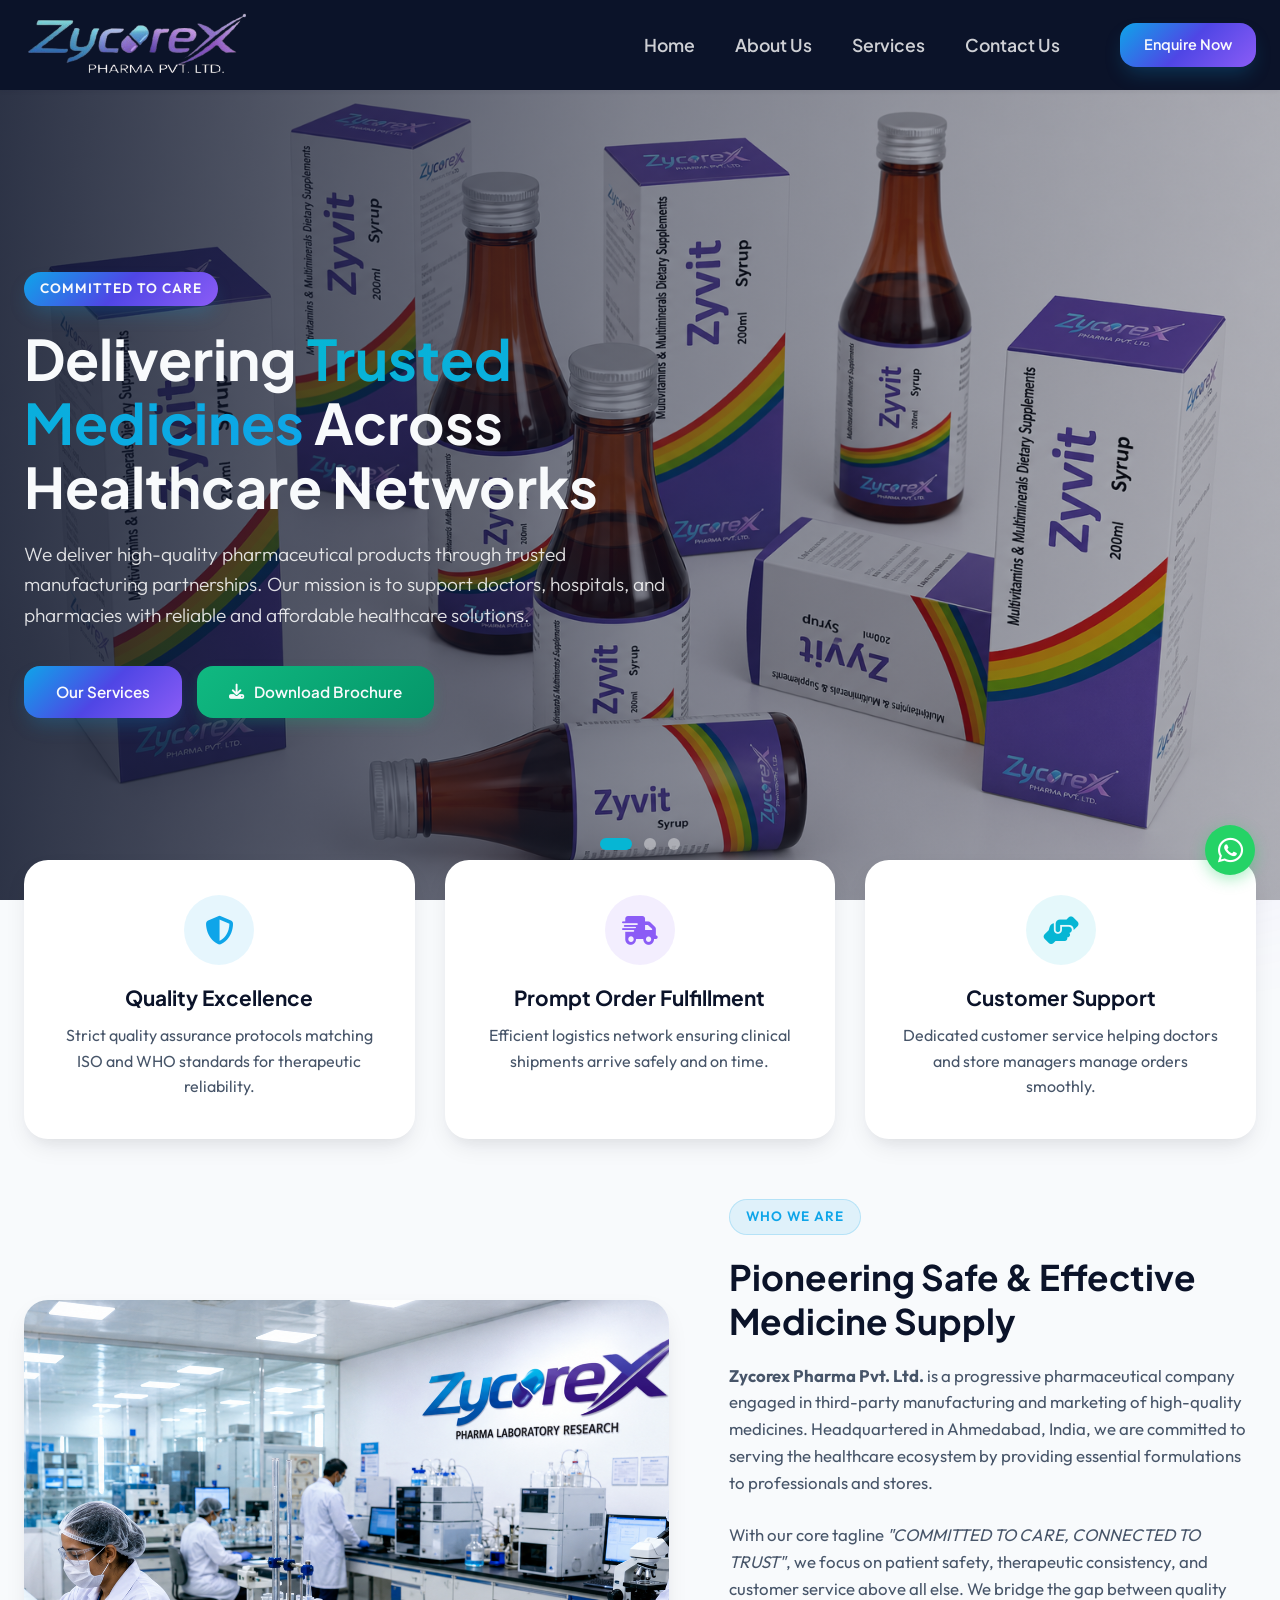
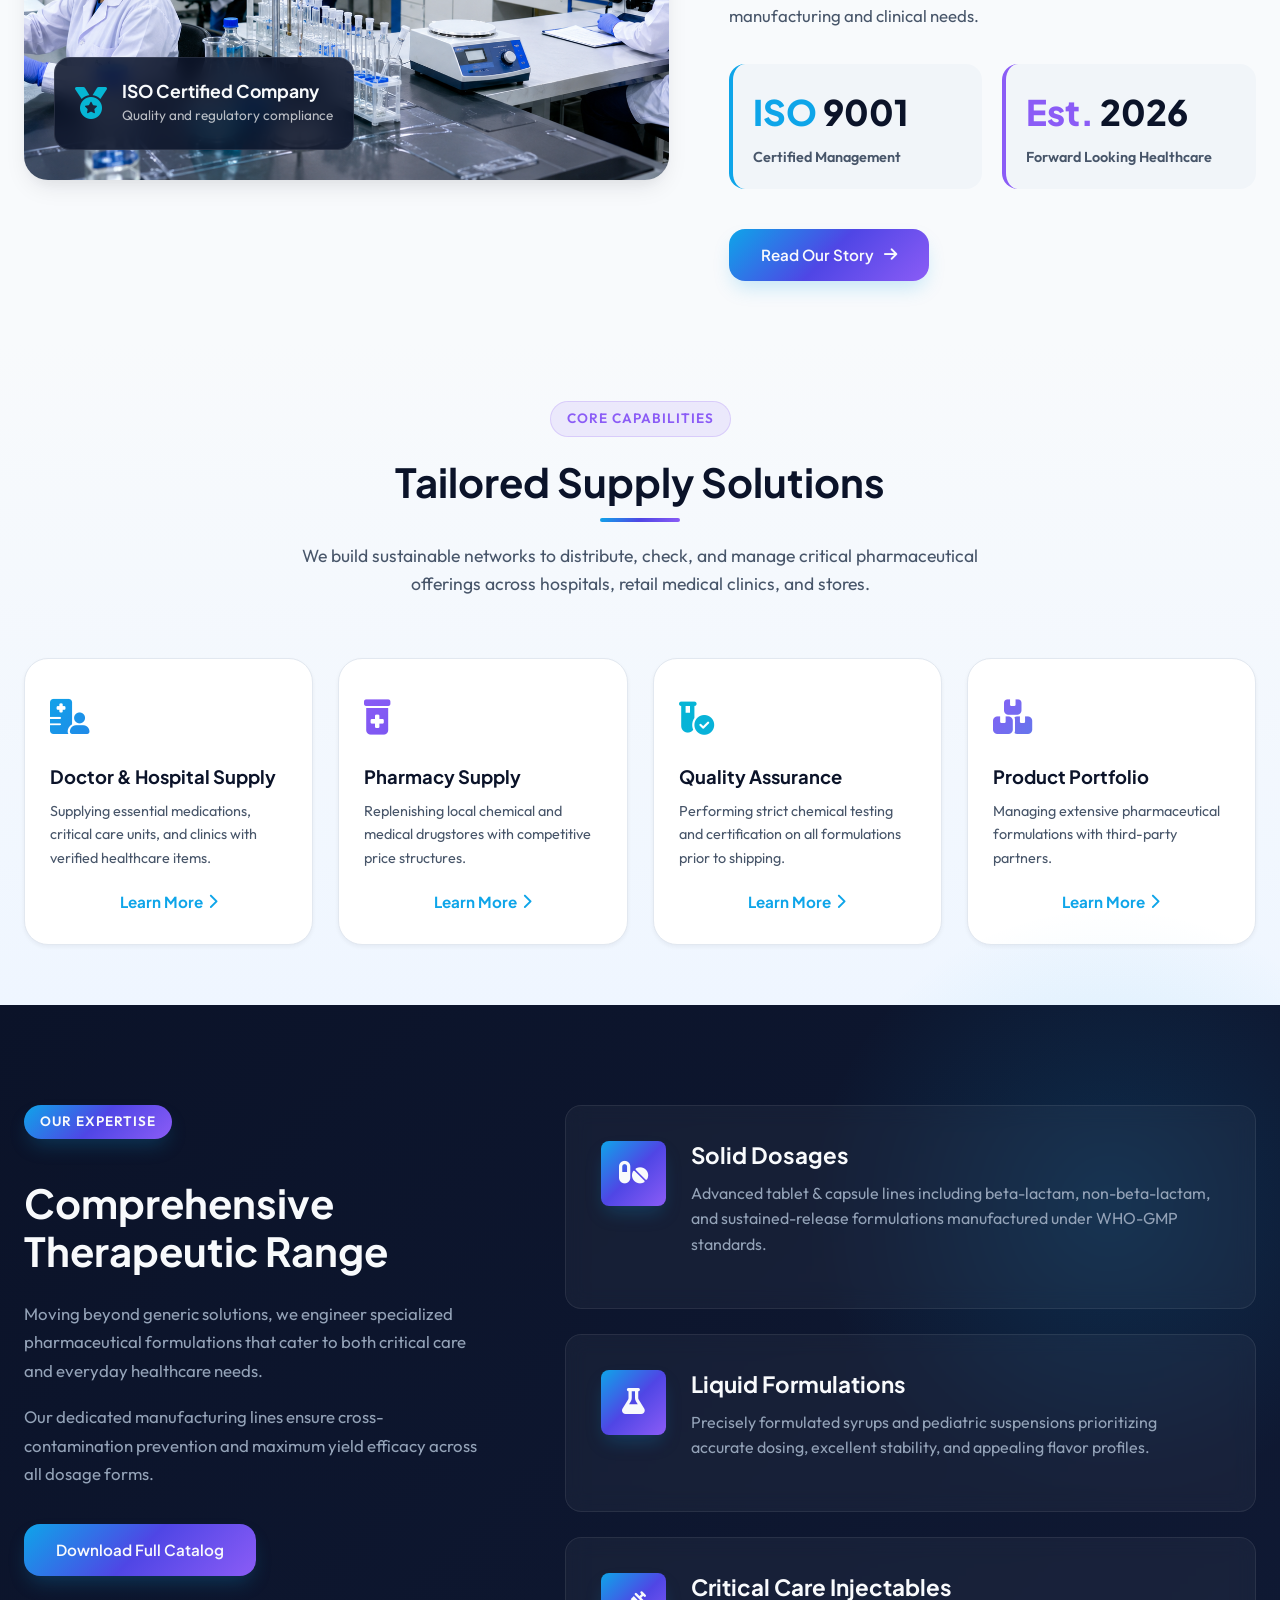
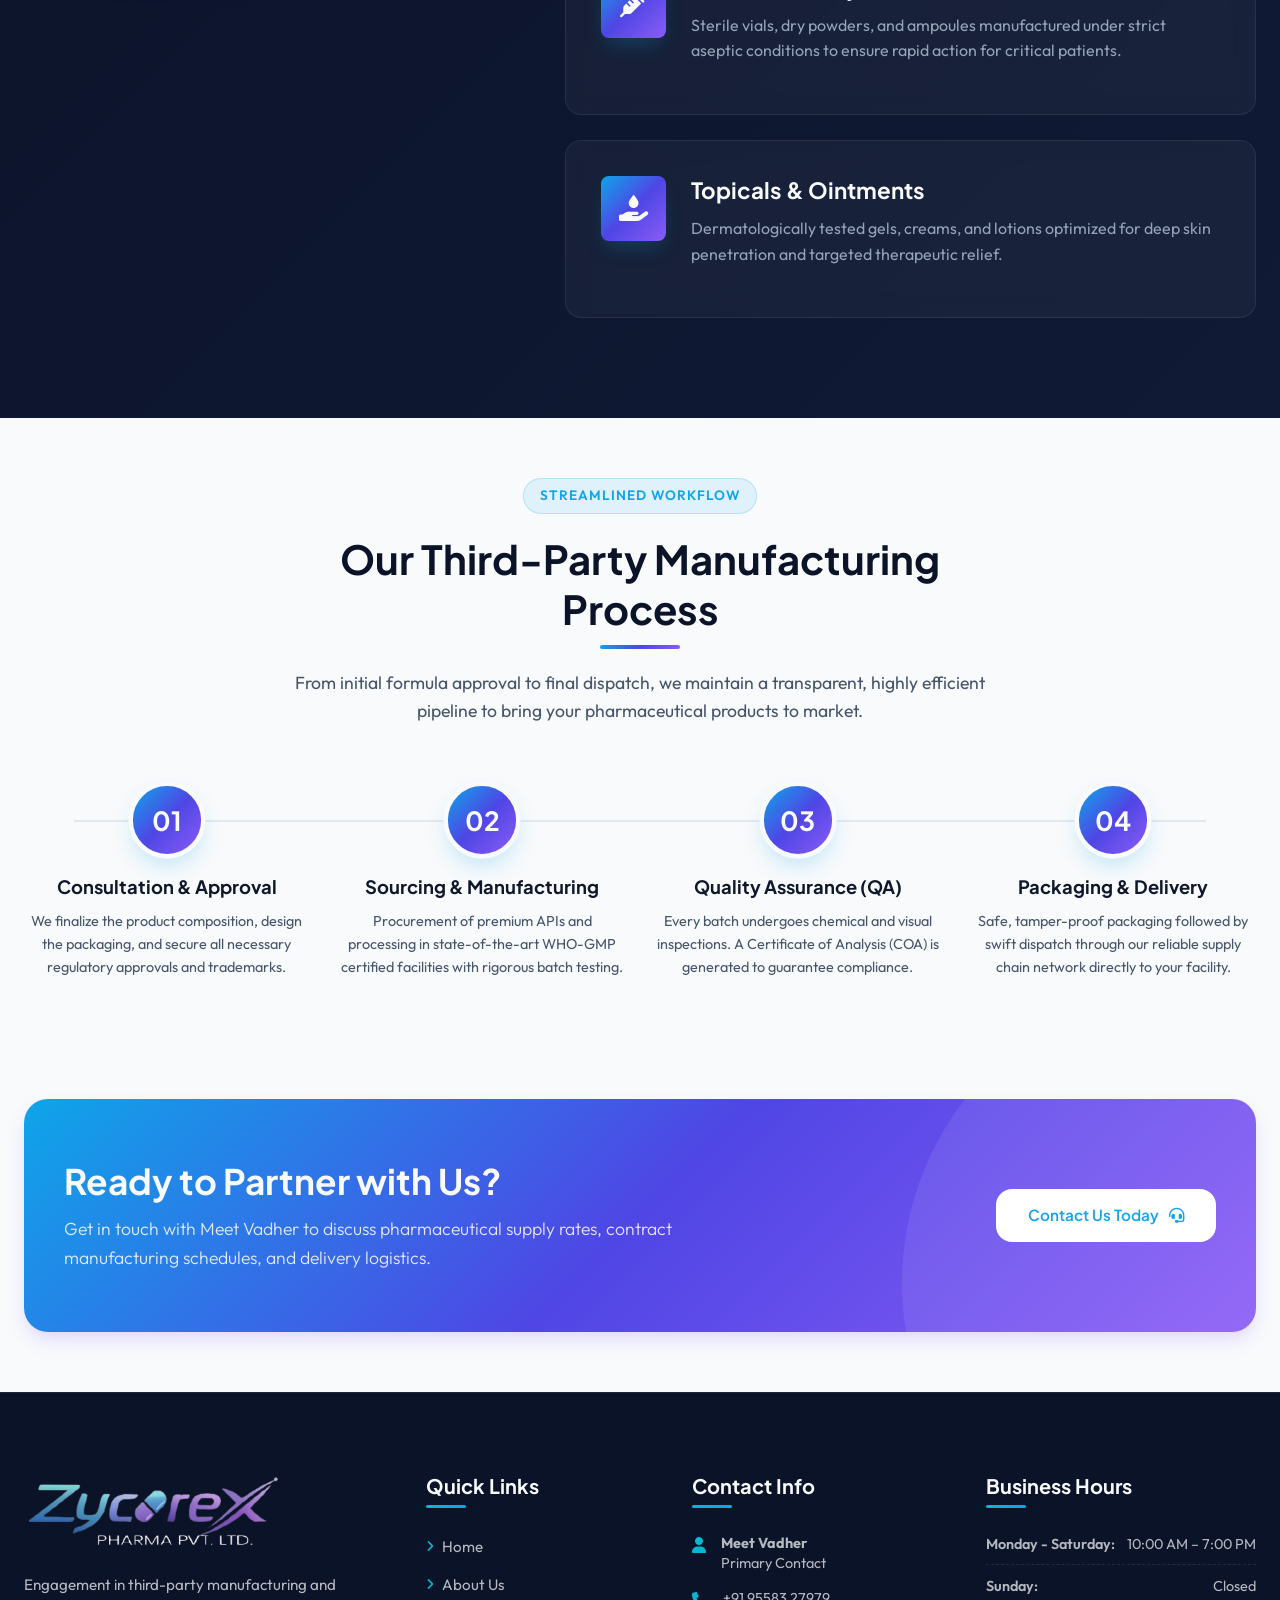
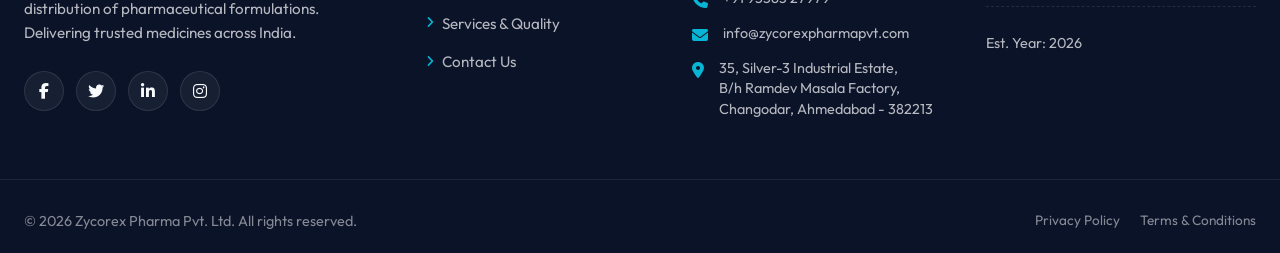
==== commit a850459a: "Update contact name from Meetbhai to Meet Vadher" ====
--- a/index.html
+++ b/index.html
@@ -10,7 +10,7 @@
     <meta name="description"
         content="Zycorex Pharma Pvt. Ltd. is an ISO-certified pharmaceutical company engaged in third-party manufacturing and marketing of high-quality medicines in India. Partner with us today.">
     <meta name="keywords"
-        content="Zycorex Pharma, pharmaceutical third party manufacturing, hospital supply, medical store supply, Ahmedabad, Meetbhai Vadher">
+        content="Zycorex Pharma, pharmaceutical third party manufacturing, hospital supply, medical store supply, Ahmedabad, Meet Vadher">
     <meta name="author" content="Zycorex Pharma Pvt. Ltd.">
 
     <!-- CSS Stylesheets -->
@@ -410,7 +410,7 @@
                 <div class="cta-banner-content">
                     <div class="cta-banner-text">
                         <h2>Ready to Partner with Us?</h2>
-                        <p>Get in touch with Meetbhai Vadher to discuss pharmaceutical supply rates, contract
+                        <p>Get in touch with Meet Vadher to discuss pharmaceutical supply rates, contract
                             manufacturing schedules, and delivery logistics.</p>
                     </div>
                     <div class="cta-banner-actions">
@@ -455,7 +455,7 @@
                 <div class="footer-contact-list">
                     <div class="footer-contact-item">
                         <i class="fas fa-user"></i>
-                        <span><strong>Meetbhai Vadher</strong><br>Primary Contact</span>
+                        <span><strong>Meet Vadher</strong><br>Primary Contact</span>
                     </div>
                     <div class="footer-contact-item">
                         <i class="fas fa-phone"></i>
@@ -512,4 +512,4 @@
     <script src="js/main.js"></script>
 </body>
 
-</html>+</html>
--- a/css/style.css
+++ b/css/style.css
@@ -266,7 +266,7 @@
 }
 
 .section {
-    padding: 70px 0;
+    padding: 60px 0;
     position: relative;
 }
 
@@ -1903,8 +1903,8 @@
     position: fixed;
     bottom: 25px;
     right: 25px;
-    width: 60px;
-    height: 60px;
+    width: 50px;
+    height: 50px;
     border-radius: 50%;
     background: #25d366;
     color: white;
@@ -2478,12 +2478,10 @@
     }
 
     .logo img {
-        height: 60px;
-    }
-
-    .header.sticky .logo img {
-        height: 60px;
-    }
+        height: 58px;
+    }
+
+ 
 
     /* Hero Slider */
     .hero-slider-section {
@@ -2830,20 +2828,16 @@
 
     /* Header */
     .header {
-        height: 68px;
-    }
-
-    .header.sticky {
-        height: 62px;
-    }
+        height: 70px;
+    }
+
+   
 
     .logo img {
-        height: 36px;
-    }
-
-    .header.sticky .logo img {
-        height: 32px;
-    }
+        height: 42px;
+    }
+
+   
 
     .nav-menu {
         width: 260px;
@@ -2857,7 +2851,7 @@
 
     /* Hero */
     .hero-slider-section {
-        height: 65vh;
+        height: 80vh;
         min-height: 380px;
         margin-top: 68px;
     }
@@ -3341,24 +3335,19 @@
     }
 
     .header {
-        height: 64px;
-    }
-
-    .header.sticky {
-        height: 58px;
-    }
+        height: 70px;
+    }
+
+    
 
     .hero-slider-section {
         margin-top: 64px;
     }
 
     .logo img {
-        height: 32px;
-    }
-
-    .header.sticky .logo img {
-        height: 28px;
-    }
+        height: 42px;
+    }
+
 
     .nav-menu {
         width: 240px;
@@ -3674,16 +3663,17 @@
         gap: 80px;
     }
 }
-
-/* Founder Graphic / Image Frame */
+/* Director Card Frame */
 .leadership-image-frame {
     position: relative;
-    background: var(--gradient-card);
+    background: var(--gradient-card, #ffffff);
     border: 1px solid var(--border);
-    border-radius: var(--border-radius-lg);
-    padding: 40px;
+    border-radius: var(--border-radius-lg, 16px);
+    padding: 20px; /* Reduced padding so the rectangular image fits nicely */
     text-align: center;
     box-shadow: var(--shadow-md);
+    display: flex;
+    flex-direction: column;
 }
 
 /* Decorative background shape */
@@ -3695,24 +3685,35 @@
     right: 15px;
     bottom: 15px;
     background: var(--gradient-secondary);
-    border-radius: var(--border-radius-lg);
+    border-radius: var(--border-radius-lg, 16px);
     z-index: -1;
     opacity: 0.15;
 }
 
-.founder-avatar-box {
-    width: 150px;
-    height: 150px;
-    background: var(--gradient-primary);
-    border-radius: 50%;
-    display: flex;
-    align-items: center;
-    justify-content: center;
-    font-size: 60px;
-    color: var(--light);
-    margin: 0 auto 30px;
-    box-shadow: var(--shadow-blue);
-    border: 5px solid #ffffff;
+/* New Rectangular Image Container */
+.director-image-box {
+    width: 100%;
+    height: 300px;
+    border-radius: 12px; 
+    overflow: hidden;
+    margin-bottom: 20px;
+    background-color: #f8f9fa; 
+}
+
+/* Forces the image to cover the box perfectly without stretching */
+.director-image-box img {
+    width: 100%;
+    height: 100%;
+    object-fit: cover;
+    object-position: top center;
+    display: block;
+}
+
+/* Fallback icon styling if no image is present */
+.director-image-box i {
+    font-size: 100px;
+    color: #ccc;
+    line-height: 300px;
 }
 
 .founder-badge h4 {
@@ -3725,10 +3726,9 @@
 .founder-badge p {
     color: var(--primary);
     font-weight: 600;
-    font-size: 0.95rem;
+    font-size: 1rem;
     margin: 0;
 }
-
 /* Leadership Content */
 .founder-quote {
     position: relative;
@@ -4040,4 +4040,18 @@
 .phil-feature-line h4 i {
     color: var(--clr-blue);
     font-size: 1.2rem;
-}+}
+
+
+/* Fix white gap between header and page-header on mobile */
+@media screen and (max-width: 991px) {
+    .header {
+        margin-bottom: 0 !important;
+    }
+    
+    .page-header {
+        margin-top: 60px !important;
+       
+        padding-top: 70px; 
+    }
+}
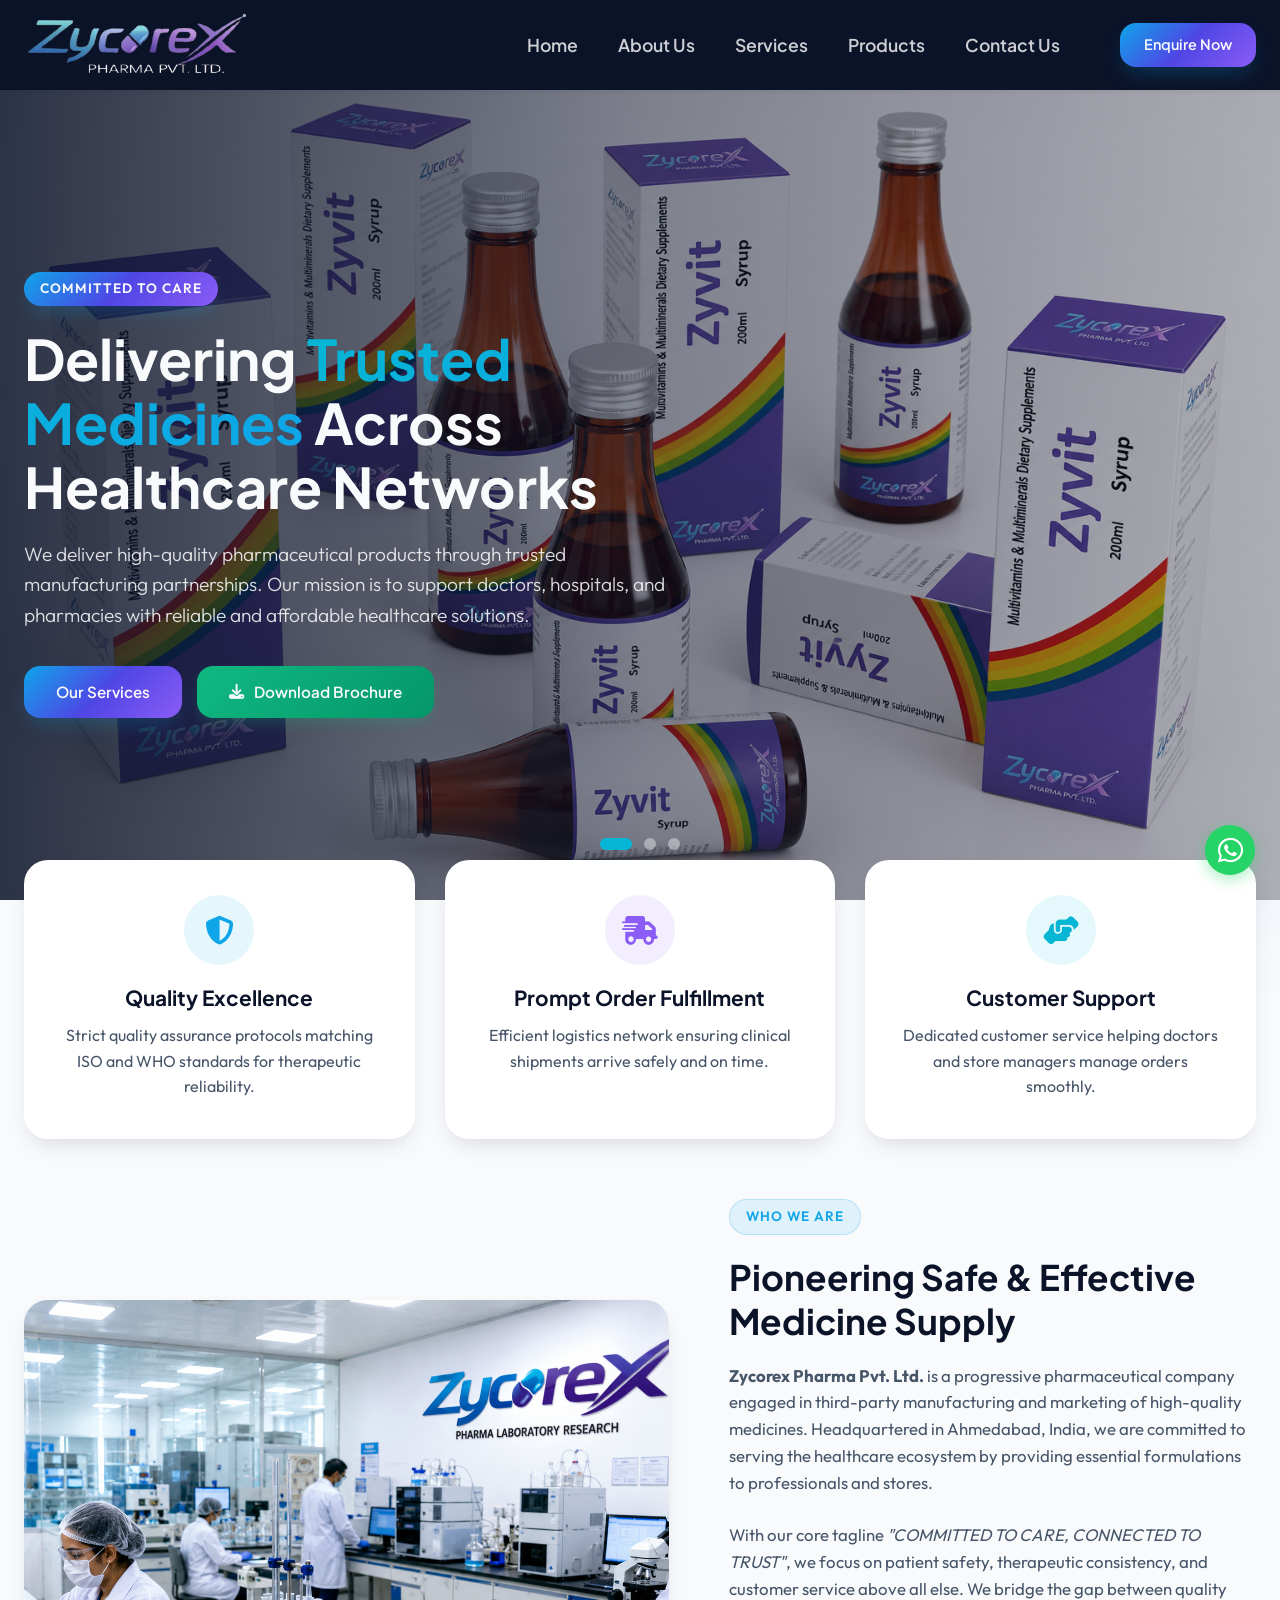
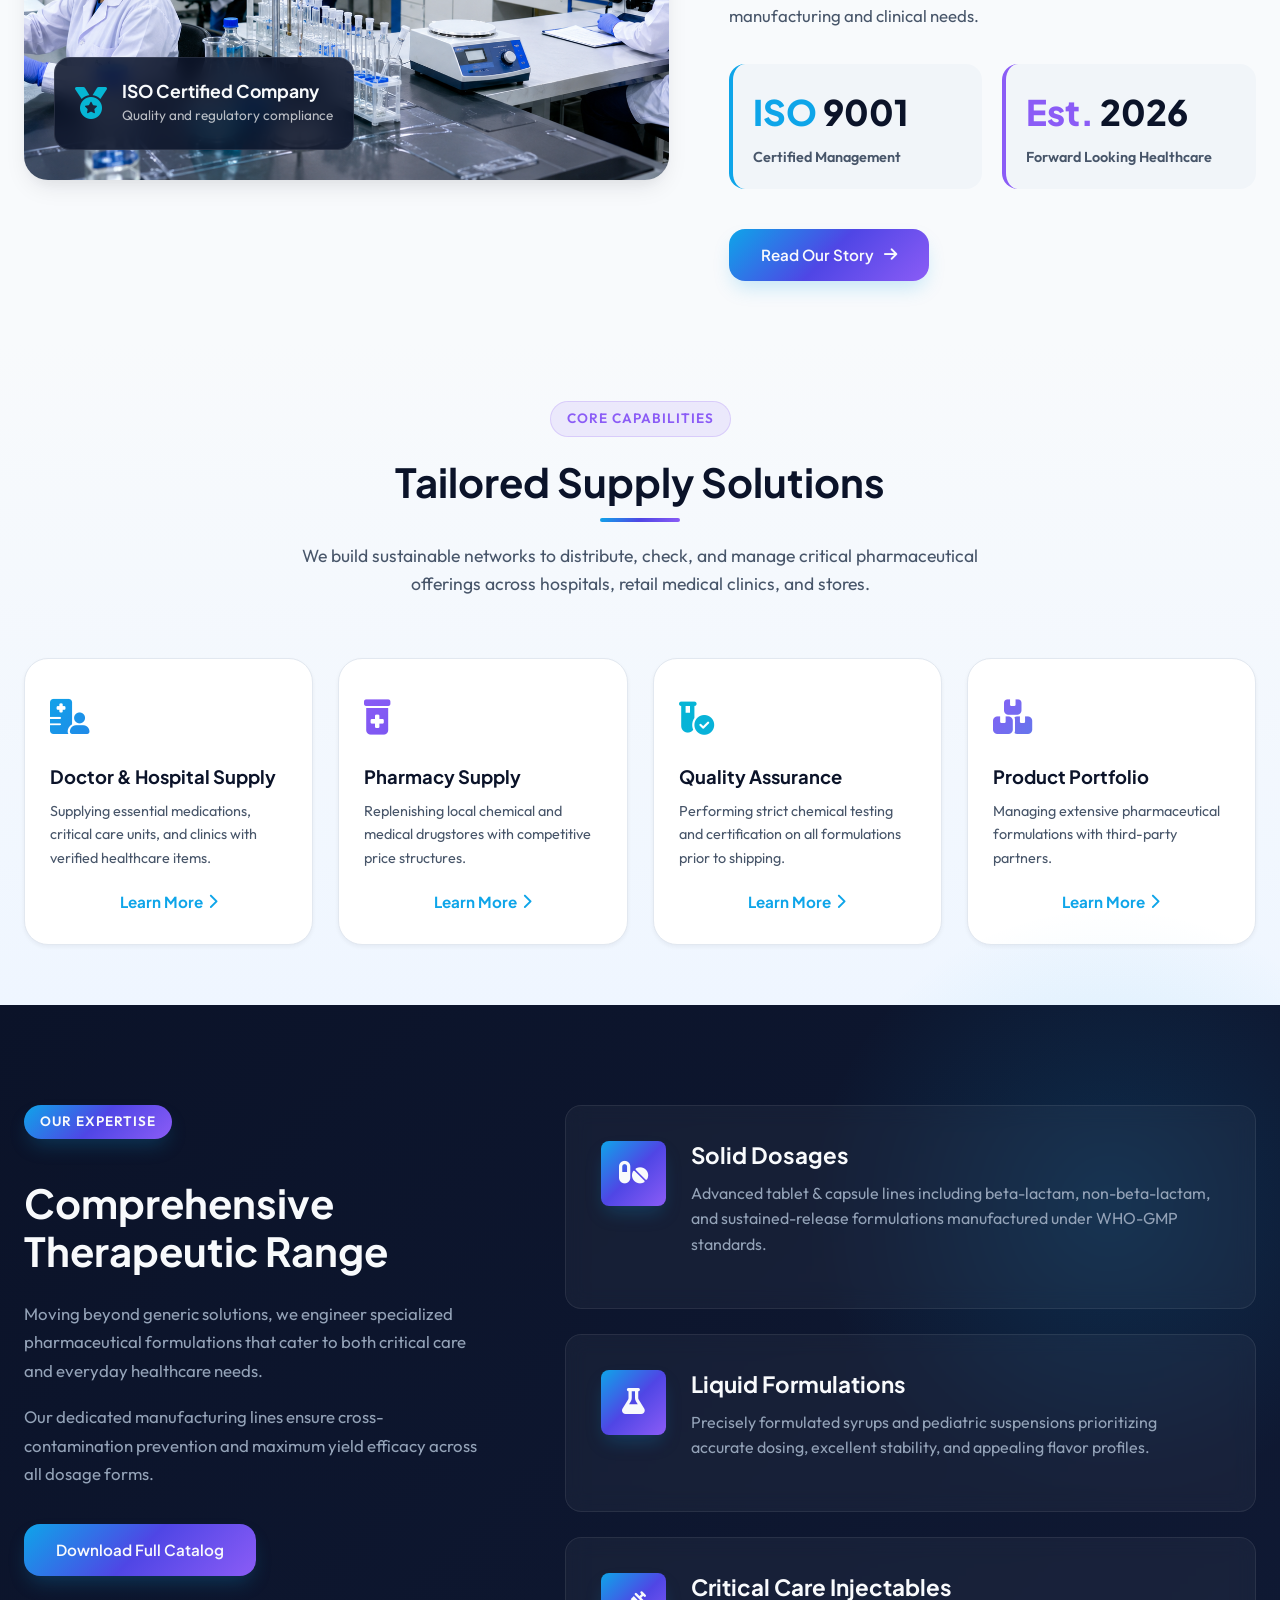
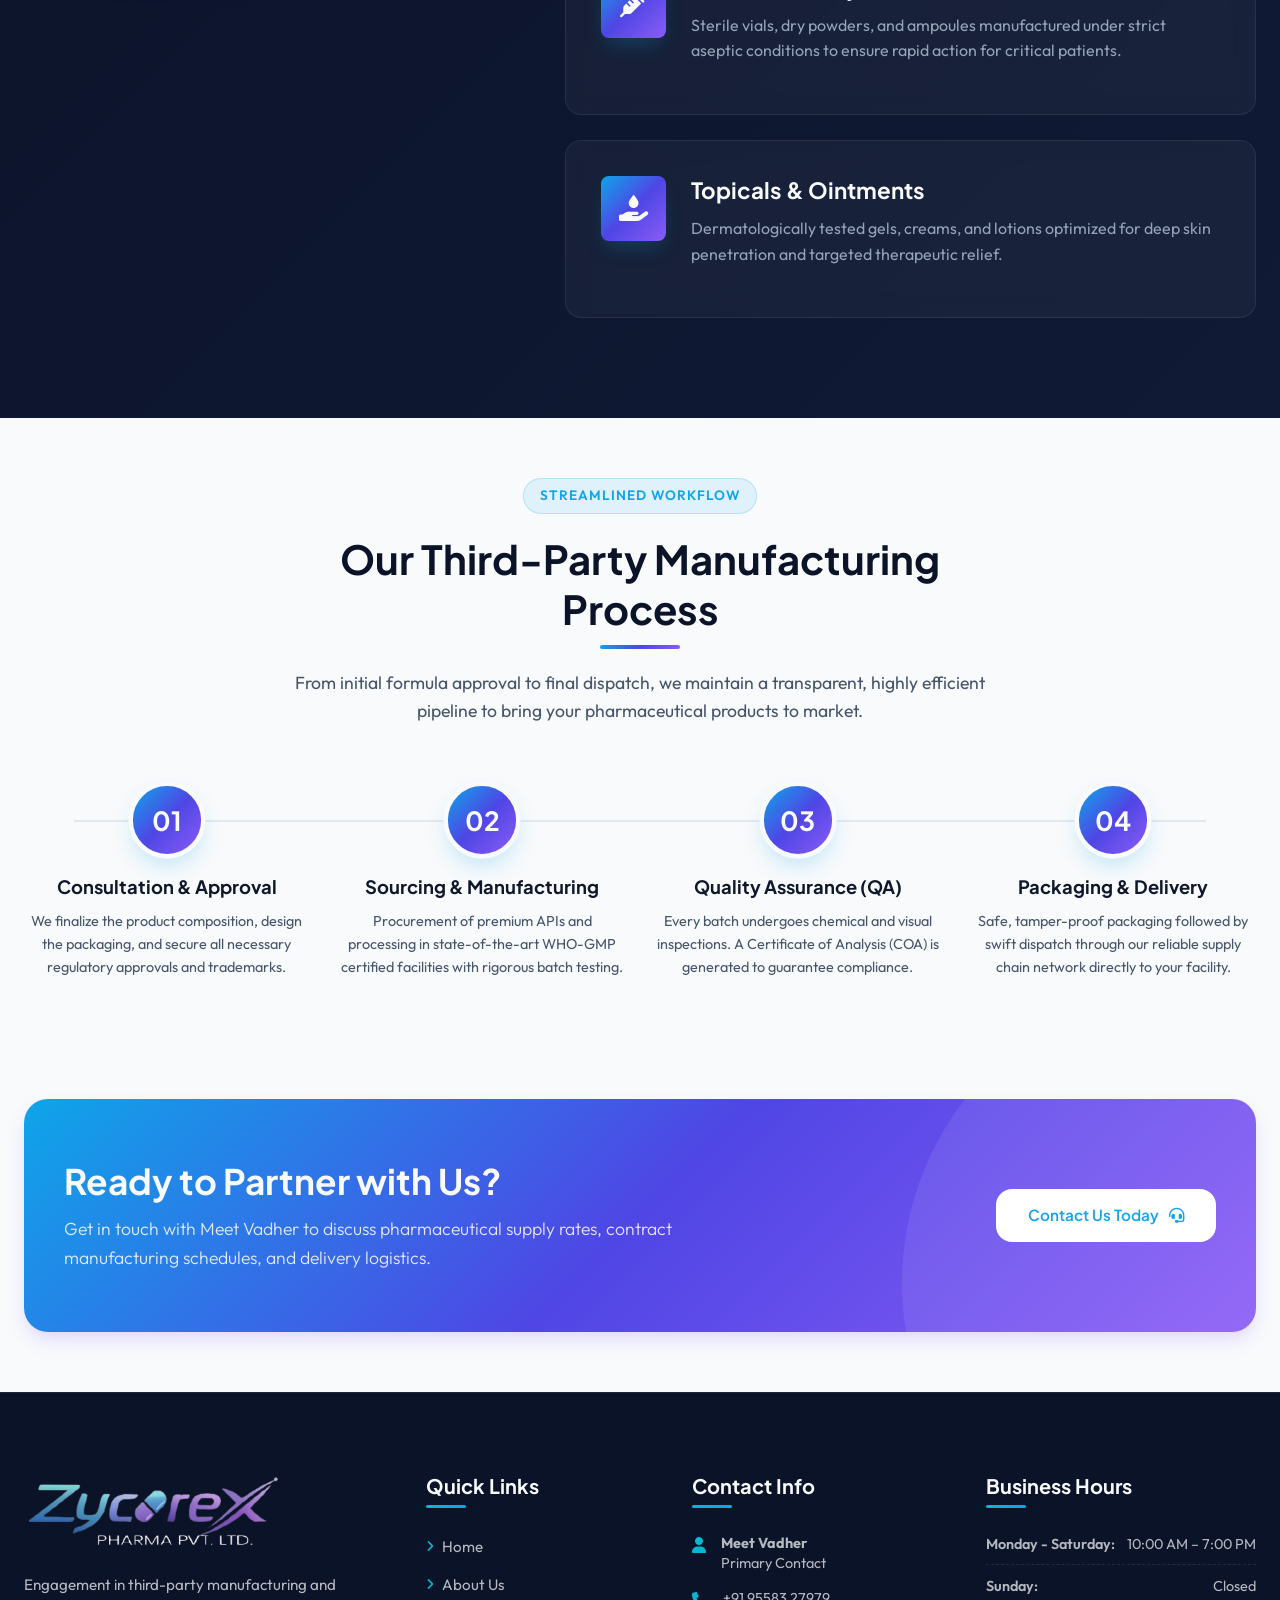
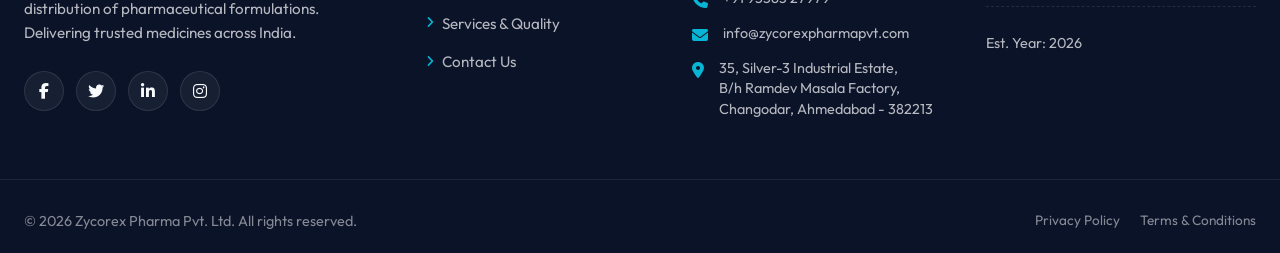
==== commit 3f545deb: "Add 'Products' link to navigation menu" ====
--- a/index.html
+++ b/index.html
@@ -45,6 +45,7 @@
                 <a href="/" class="nav-link active" id="navHome">Home</a>
                 <a href="/about" class="nav-link" id="navAbout">About Us</a>
                 <a href="/services" class="nav-link" id="navServices">Services</a>
+                <a href="product" class="nav-link" id="navProducts">Products</a>
                 <a href="/contact" class="nav-link" id="navContact">Contact Us</a>
                 <div class="nav-cta">
                     <a href="https://wa.me/919558327979?text=Hello%20Zycorex%20Pharma%2C%20I%20would%20like%20to%20enquire%20about%20your%20pharmaceutical%20products."
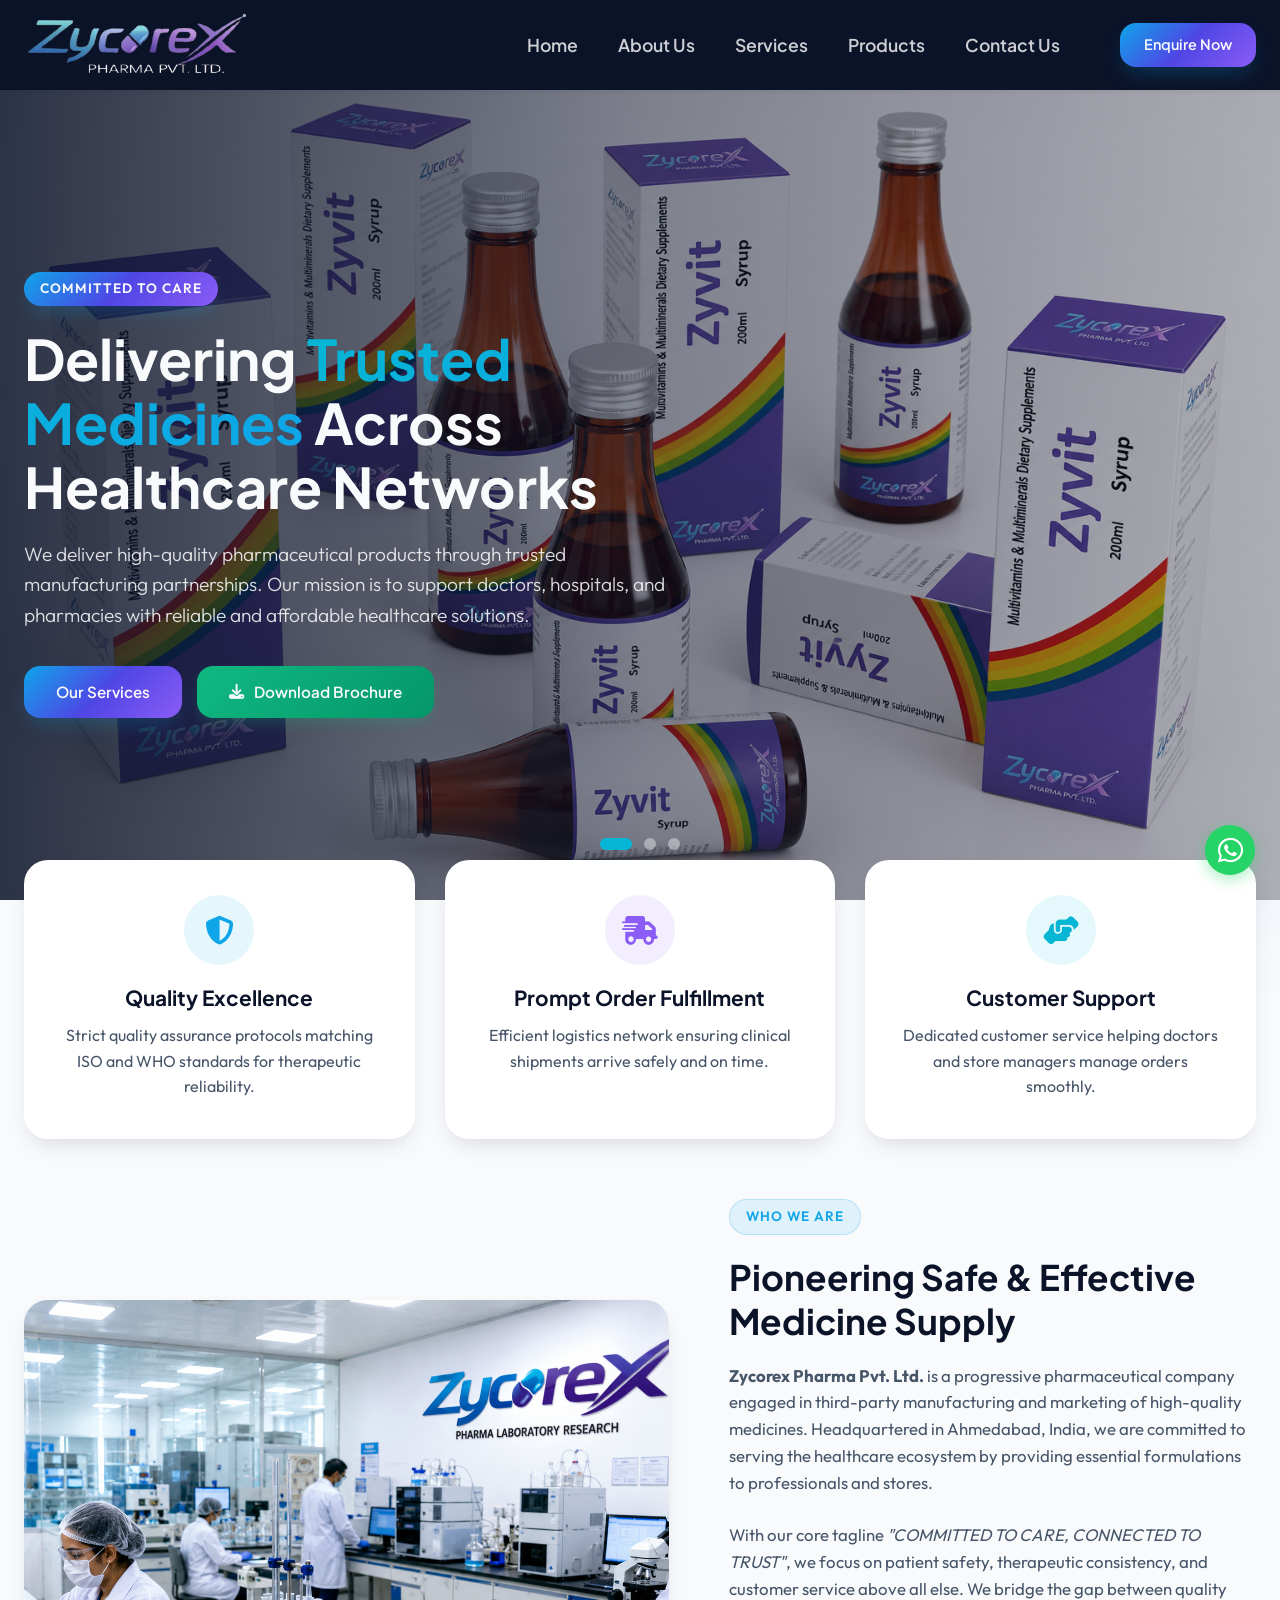
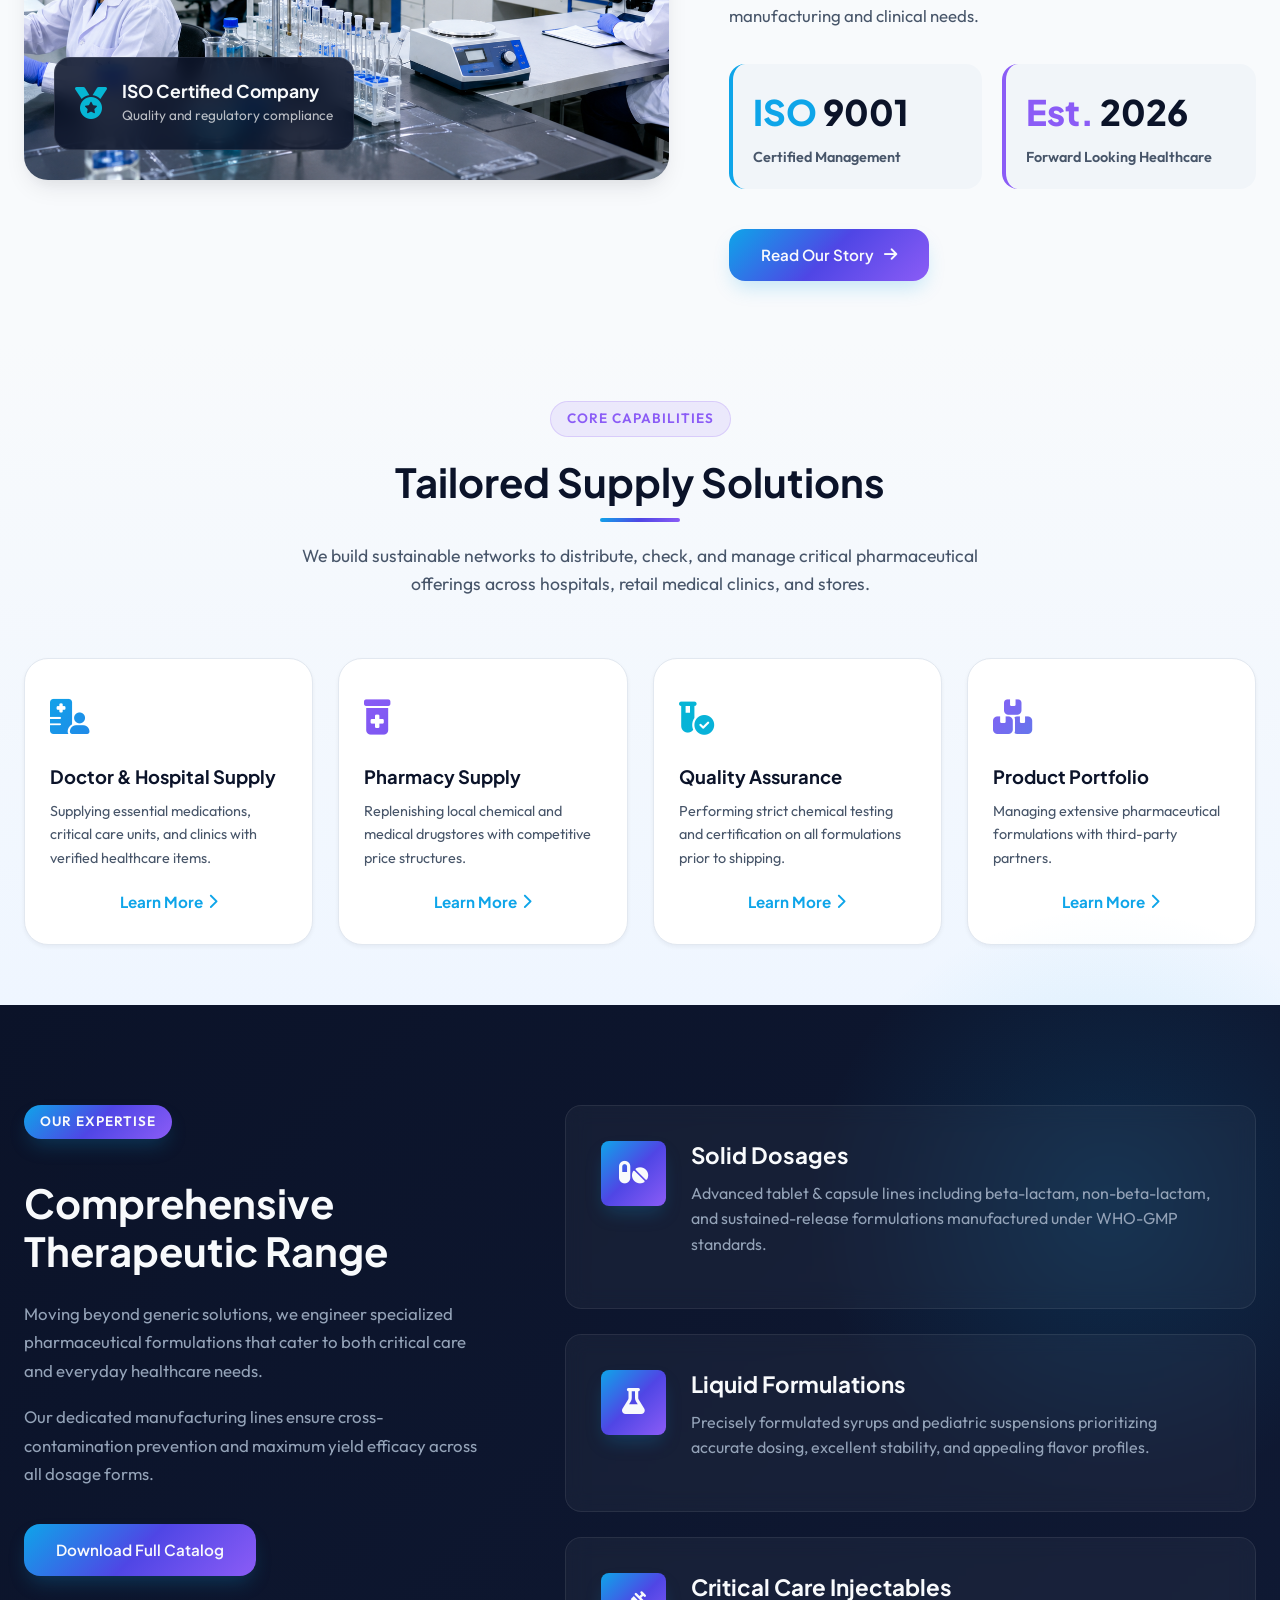
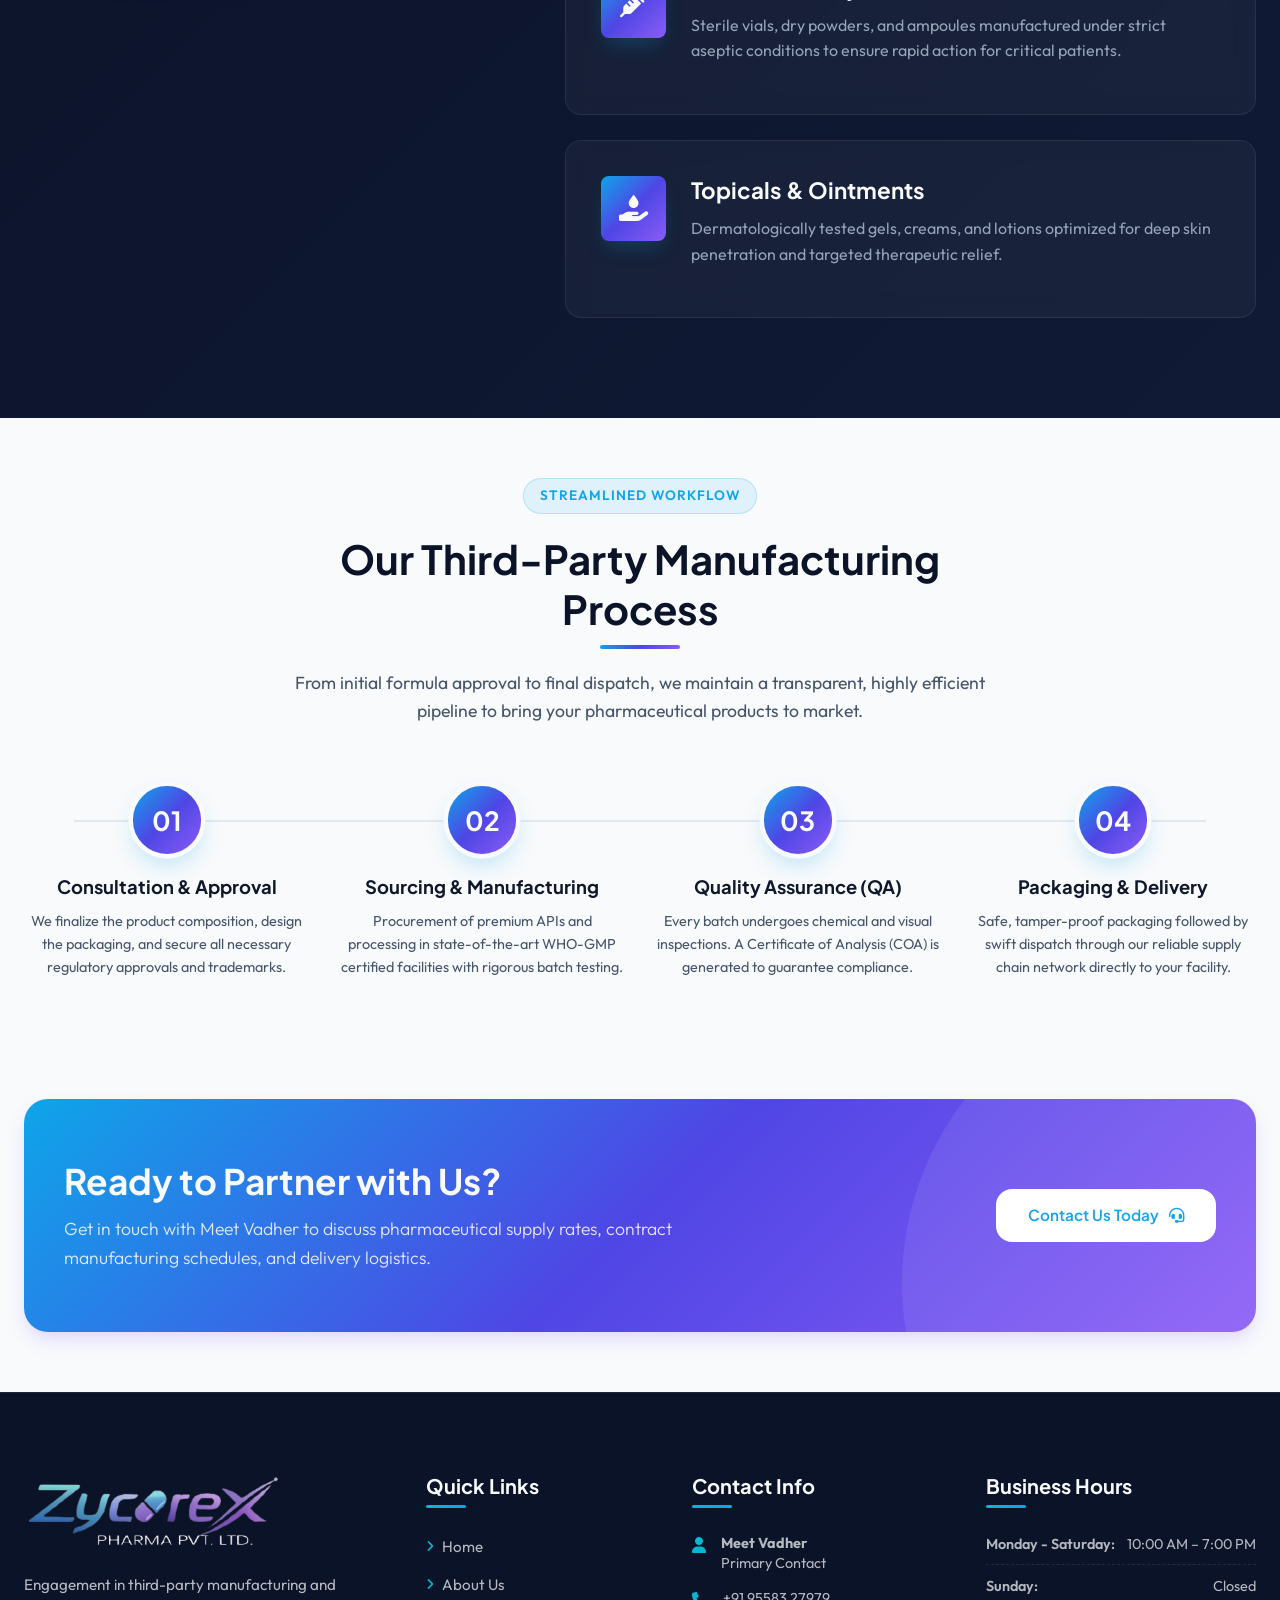
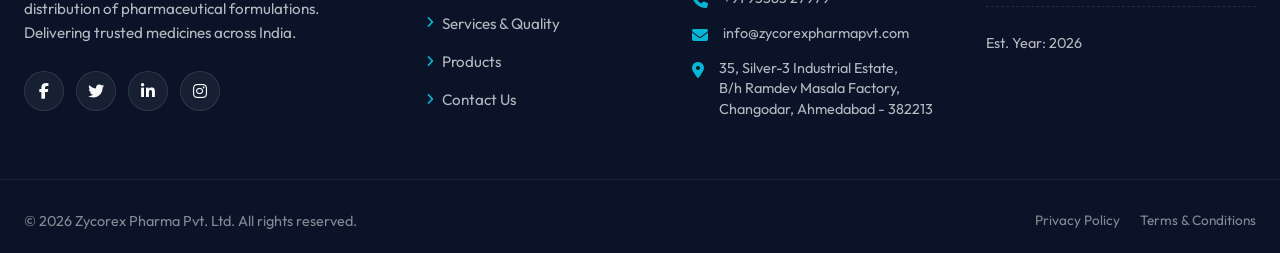
==== commit 095cc217: "Update index.html" ====
--- a/index.html
+++ b/index.html
@@ -45,7 +45,7 @@
                 <a href="/" class="nav-link active" id="navHome">Home</a>
                 <a href="/about" class="nav-link" id="navAbout">About Us</a>
                 <a href="/services" class="nav-link" id="navServices">Services</a>
-                <a href="product" class="nav-link" id="navProducts">Products</a>
+                <a href="/product" class="nav-link" id="navProducts">Products</a>
                 <a href="/contact" class="nav-link" id="navContact">Contact Us</a>
                 <div class="nav-cta">
                     <a href="https://wa.me/919558327979?text=Hello%20Zycorex%20Pharma%2C%20I%20would%20like%20to%20enquire%20about%20your%20pharmaceutical%20products."
@@ -447,6 +447,7 @@
                     <li><a href="/">Home</a></li>
                     <li><a href="/about">About Us</a></li>
                     <li><a href="/services">Services & Quality</a></li>
+                    <li><a href="/product">Products</a></li>
                     <li><a href="/contact">Contact Us</a></li>
                 </ul>
             </div>
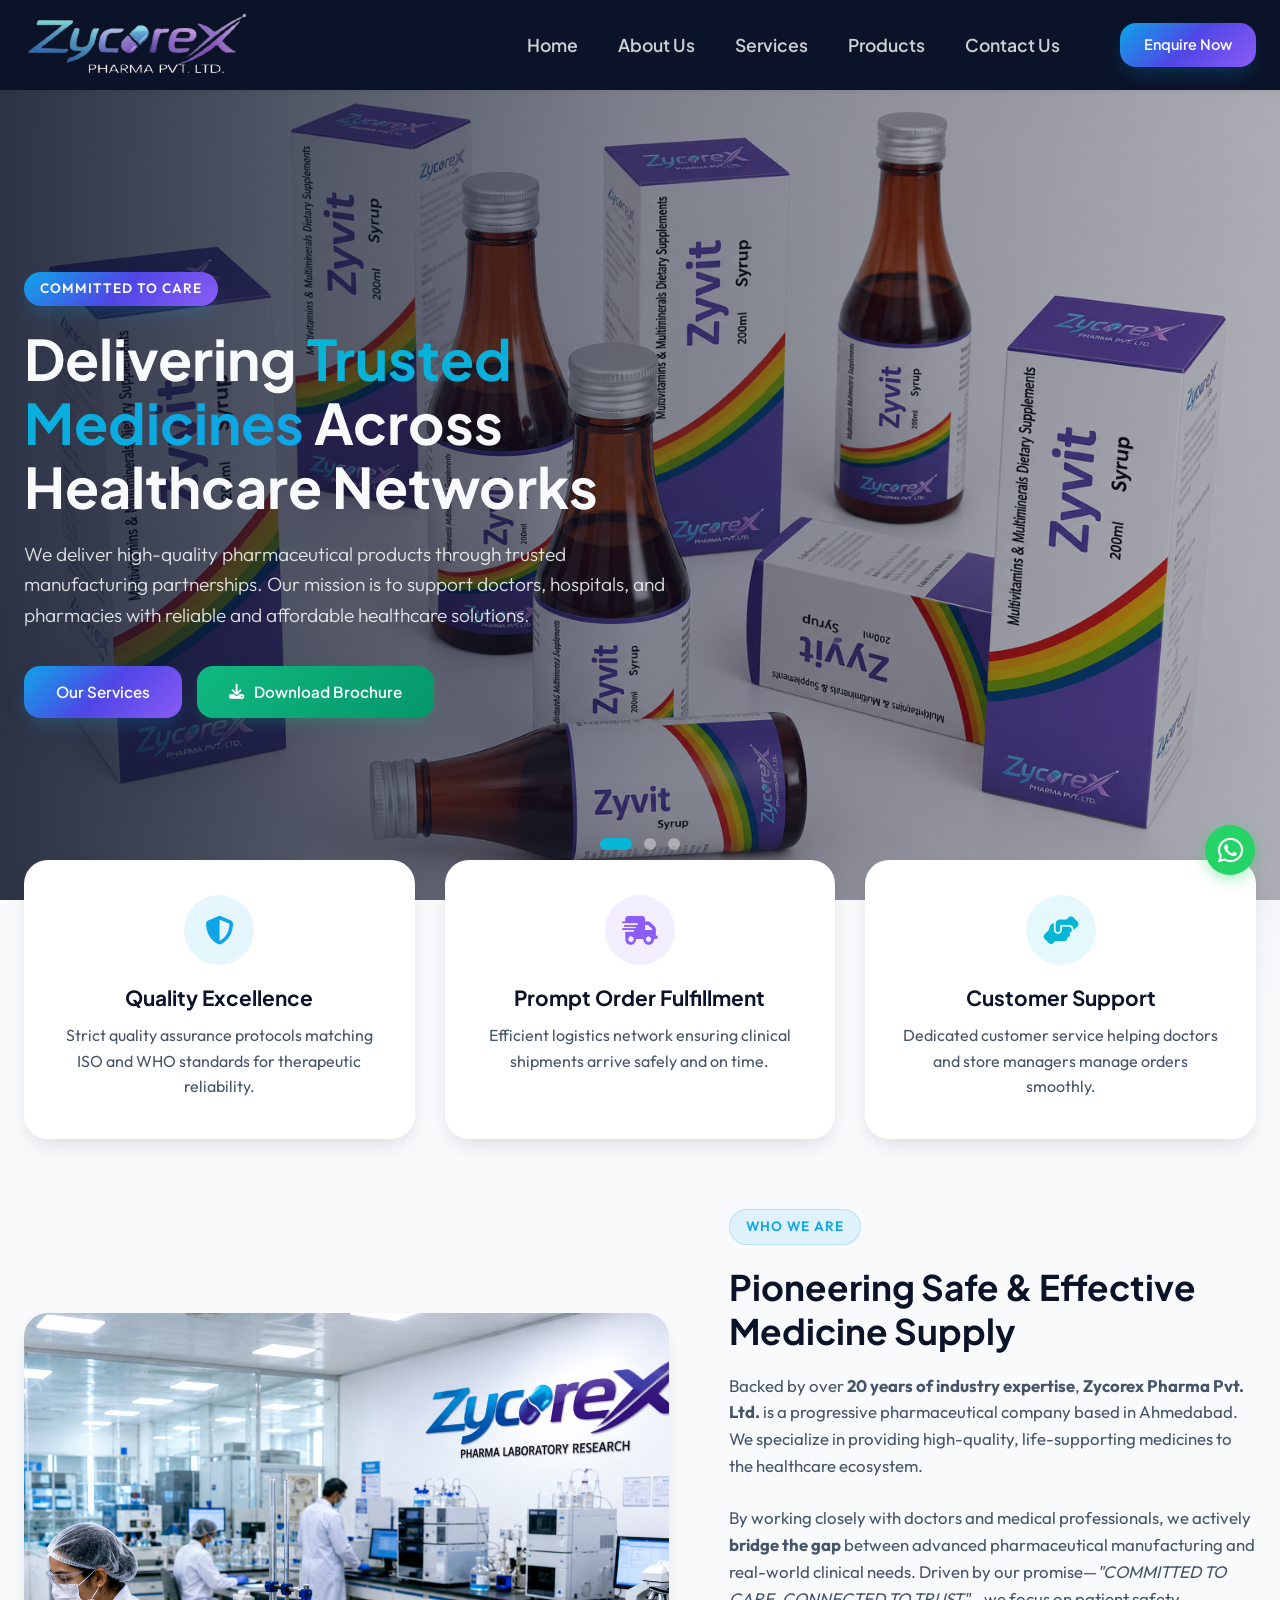
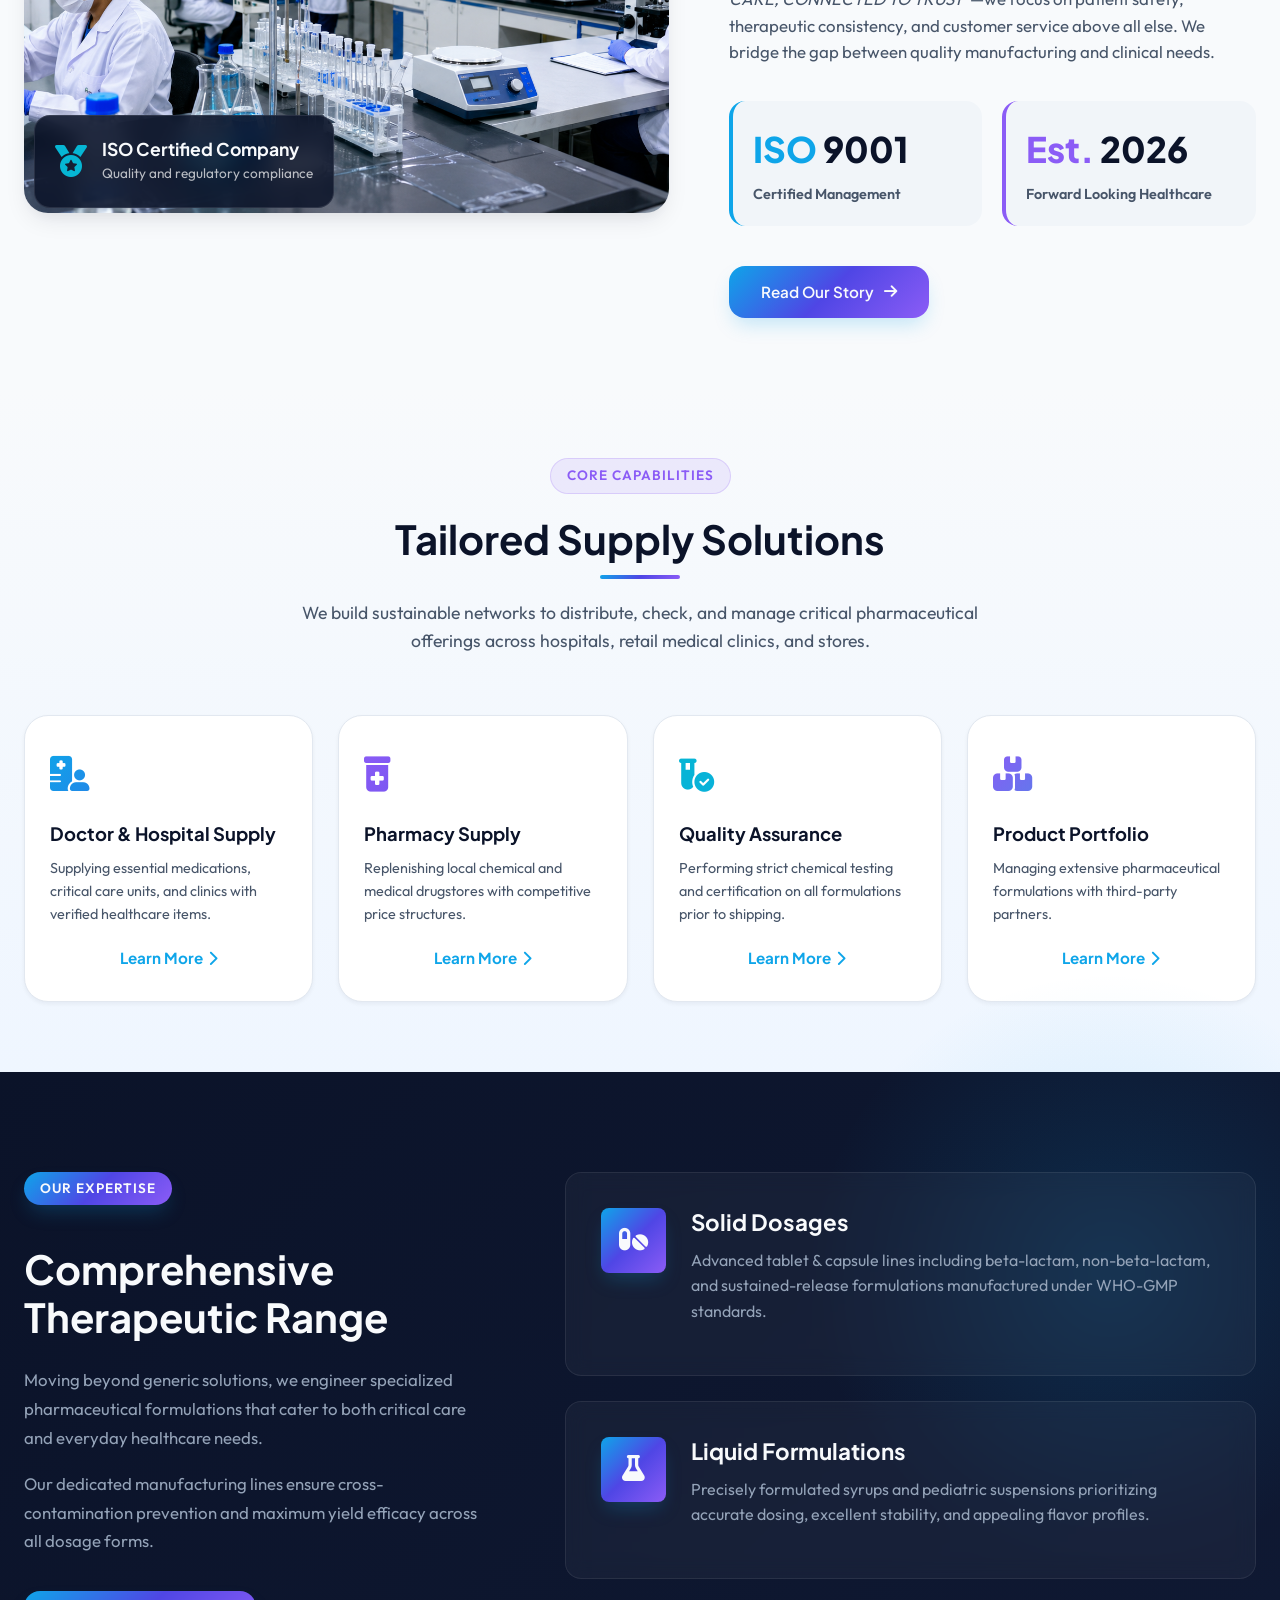
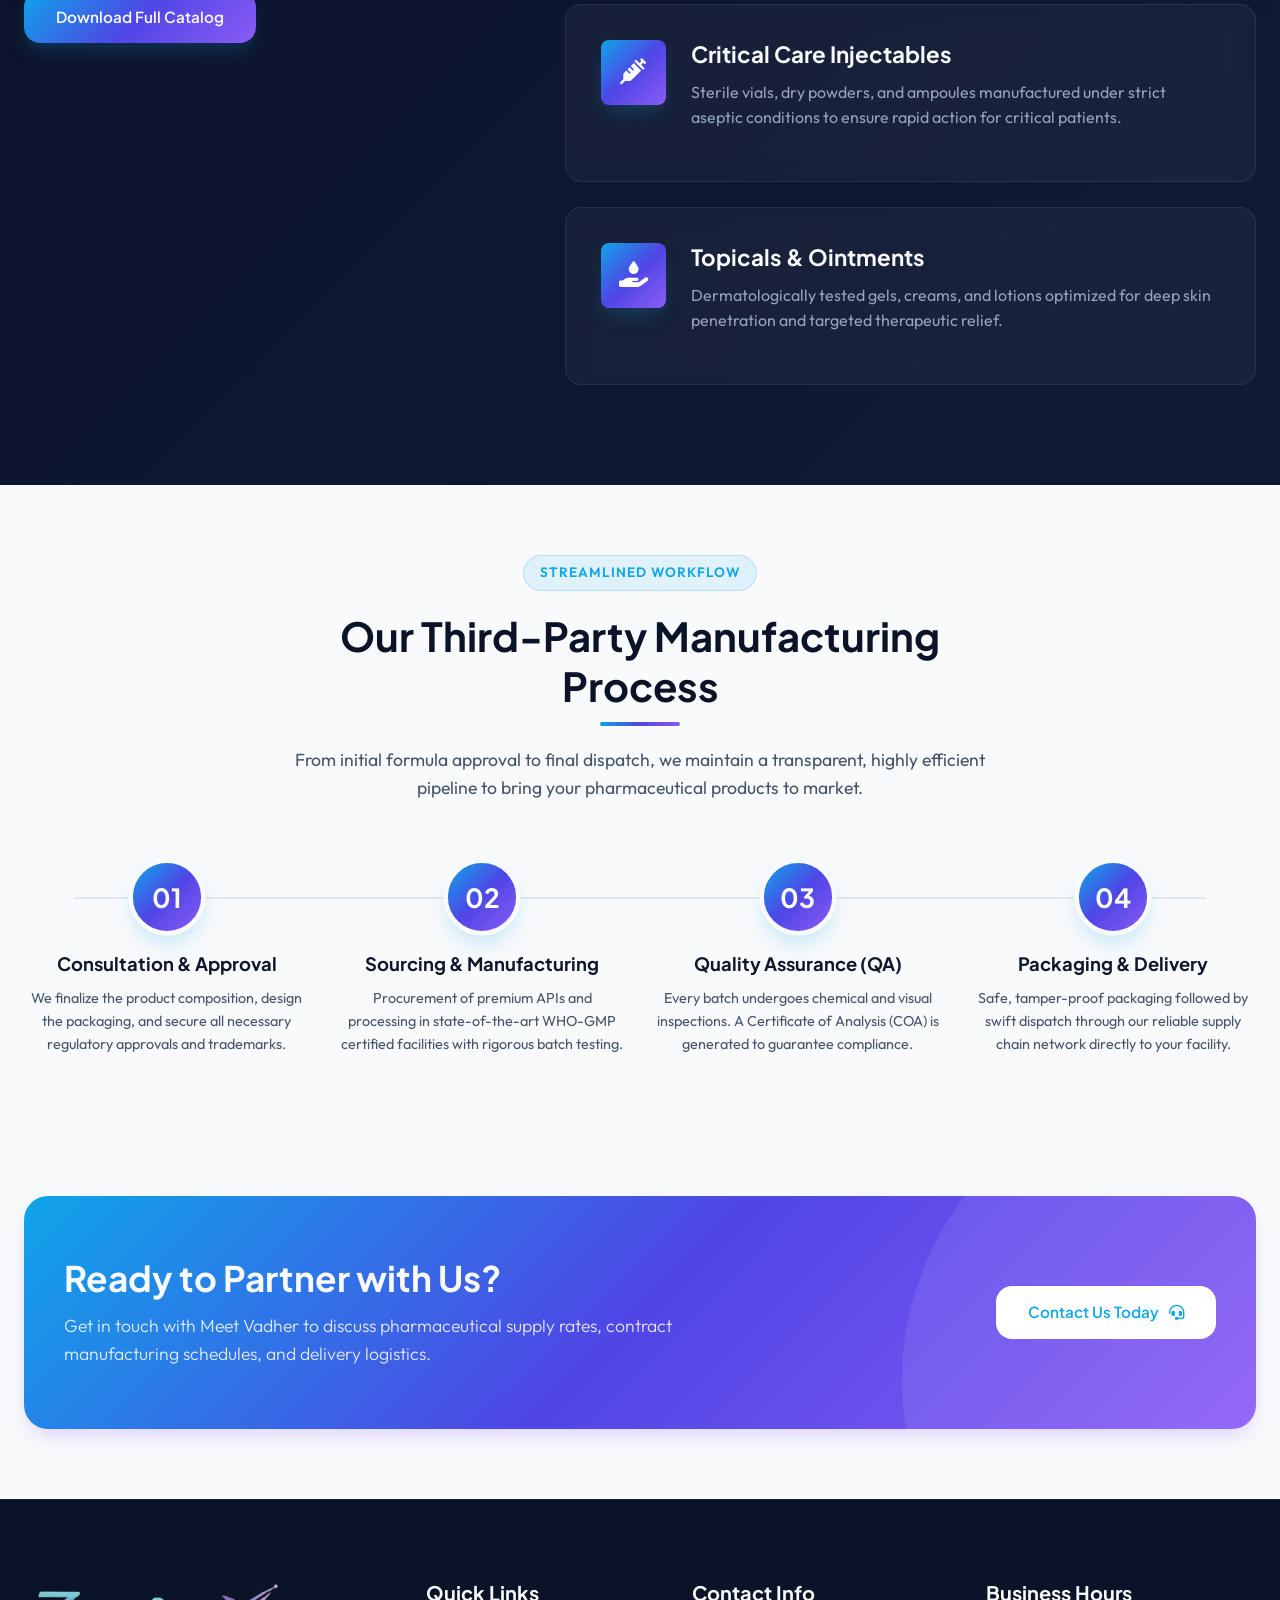
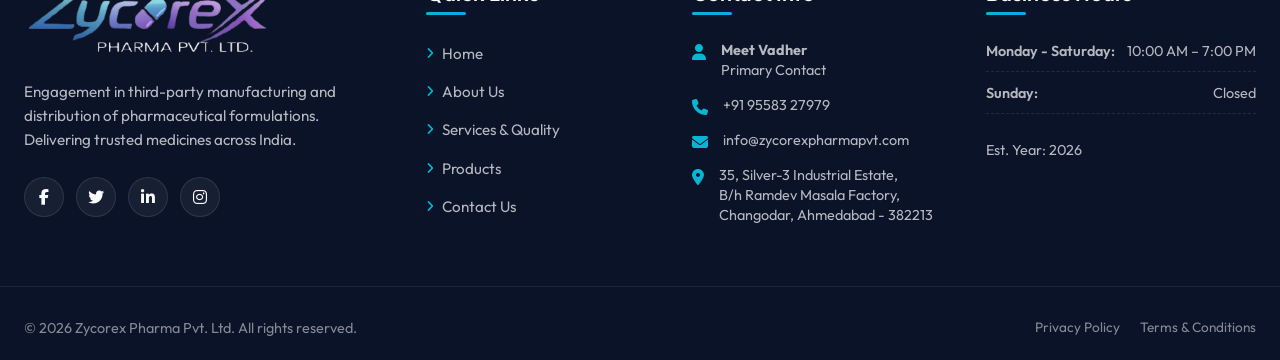
==== commit 31a4dfa9: "Update index.html" ====
--- a/index.html
+++ b/index.html
@@ -5,7 +5,9 @@
     <meta charset="UTF-8">
     <meta name="viewport" content="width=device-width, initial-scale=1.0">
     <title>Zycorex Pharma | Delivering Trusted Medicines Across Healthcare Networks</title>
-
+   <link rel="icon" type="image/png" sizes="60x60" href="/images/faviconimg.png">
+<link rel="icon" type="image/png" sizes="30x30" href="images/faviconimg.png">
+<link rel="apple-touch-icon" sizes="180x180" href="images/faviconimg.png">
     <!-- Meta SEO Tags -->
     <meta name="description"
         content="Zycorex Pharma Pvt. Ltd. is an ISO-certified pharmaceutical company engaged in third-party manufacturing and marketing of high-quality medicines in India. Partner with us today.">
@@ -187,13 +189,9 @@
             <div class="intro-content animate-on-scroll animate-slide-right">
                 <span class="badge badge-soft">Who We Are</span>
                 <h2>Pioneering Safe & Effective Medicine Supply</h2>
-                <p><strong>Zycorex Pharma Pvt. Ltd.</strong> is a progressive pharmaceutical company engaged in
-                    third-party manufacturing and marketing of high-quality medicines. Headquartered in Ahmedabad,
-                    India, we are committed to serving the healthcare ecosystem by providing essential formulations to
-                    professionals and stores.</p>
-                <p>With our core tagline <em>"COMMITTED TO CARE, CONNECTED TO TRUST"</em>, we focus on patient safety,
-                    therapeutic consistency, and customer service above all else. We bridge the gap between quality
-                    manufacturing and clinical needs.</p>
+                <p>Backed by over <strong>20 years of industry expertise</strong>, <strong>Zycorex Pharma Pvt. Ltd.</strong> is a progressive pharmaceutical company based in Ahmedabad. We specialize in providing high-quality, life-supporting medicines to the healthcare ecosystem.</p>
+    
+    <p>By working closely with doctors and medical professionals, we actively <strong>bridge the gap</strong> between advanced pharmaceutical manufacturing and real-world clinical needs. Driven by our promise—<em>"COMMITTED TO CARE, CONNECTED TO TRUST"</em>—we focus on patient safety, therapeutic consistency, and customer service above all else. We bridge the gap between quality manufacturing and clinical needs.</p>
 
                 <div class="stats-grid">
                     <div class="stat-box">
@@ -434,10 +432,10 @@
                 <p>Engagement in third-party manufacturing and distribution of pharmaceutical formulations. Delivering
                     trusted medicines across India.</p>
                 <div class="footer-socials">
-                    <a href="#" class="social-link" aria-label="Facebook"><i class="fab fa-facebook-f"></i></a>
-                    <a href="#" class="social-link" aria-label="Twitter"><i class="fab fa-twitter"></i></a>
-                    <a href="#" class="social-link" aria-label="LinkedIn"><i class="fab fa-linkedin-in"></i></a>
-                    <a href="#" class="social-link" aria-label="Instagram"><i class="fab fa-instagram"></i></a>
+                    <a href="https://www.facebook.com/profile.php?id=61591972972552&mibextid=wwXIfr" class="social-link" aria-label="Facebook"><i class="fab fa-facebook-f"></i></a>
+                    <a href="https://x.com/zycorexpharma?s=11" class="social-link" aria-label="Twitter"><i class="fab fa-twitter"></i></a>
+                    <a href="https://www.linkedin.com/in/meet-vadher-b38a71420?utm_source=share_via&utm_content=profile&utm_medium=member_ios" class="social-link" aria-label="LinkedIn"><i class="fab fa-linkedin-in"></i></a>
+                    <a href="https://www.instagram.com/zycorexpharma?igsh=dHJ5dnBrZXFmczFh&utm_source=qr" class="social-link" aria-label="Instagram"><i class="fab fa-instagram"></i></a>
                 </div>
             </div>
 
--- a/css/style.css
+++ b/css/style.css
@@ -266,7 +266,7 @@
 }
 
 .section {
-    padding: 60px 0;
+    padding: 70px 0;
     position: relative;
 }
 
@@ -837,7 +837,7 @@
 
 .intro-image-container img {
     width: 100%;
-    height: 480px;
+    height: 500px;
     object-fit: cover;
     transition: var(--transition-slow);
 }
@@ -848,8 +848,8 @@
 
 .intro-badge {
     position: absolute;
-    bottom: 30px;
-    left: 30px;
+    bottom: 5px;
+    left: 10px;
     background: rgba(11, 19, 41, 0.85);
     backdrop-filter: blur(10px);
     -webkit-backdrop-filter: blur(10px);
@@ -1169,13 +1169,13 @@
 
 .profile-image-wrapper img {
     width: 100%;
-    height: 500px;
+    height: 550px;
     object-fit: cover;
 }
 
 .profile-card-overlay {
     position: absolute;
-    bottom: -20px;
+    bottom: -70px;
     right: -20px;
     background: var(--gradient-primary);
     color: var(--txt-light);
@@ -3646,74 +3646,141 @@
 /* ==========================================
    LEADERSHIP / FOUNDER SECTION
    ========================================== */
+
+
 .leadership-section {
-    background-color: var(--light);
-}
-
-.leadership-wrapper {
-    display: grid;
-    grid-template-columns: 1fr;
-    gap: 50px;
+    background-color: var(--light, #f8f9fa);
+    padding: 50px 0;
+}
+
+/* Flex Layout for Rows */
+.leadership-row {
+    display: flex;
     align-items: center;
-}
-
-@media (min-width: 992px) {
-    .leadership-wrapper {
-        grid-template-columns: 4fr 6fr;
-        gap: 80px;
-    }
-}
-/* Director Card Frame */
-.leadership-image-frame {
+    gap: 60px;
+    margin-bottom: 80px;
+}
+
+/* Reverses the order for even rows on desktop (Zig-Zag) */
+.leadership-row.reverse {
+    flex-direction: row-reverse;
+}
+
+.leadership-content-col {
+    flex: 1.2;
+}
+
+/* Container for the circular image */
+.leadership-image-col {
+    flex: 1;
+    max-width: 450px;
+    display: flex;
+    justify-content: center;
+    align-items: center;
     position: relative;
-    background: var(--gradient-card, #ffffff);
-    border: 1px solid var(--border);
-    border-radius: var(--border-radius-lg, 16px);
-    padding: 20px; /* Reduced padding so the rectangular image fits nicely */
-    text-align: center;
-    box-shadow: var(--shadow-md);
-    display: flex;
-    flex-direction: column;
-}
-
-/* Decorative background shape */
-.leadership-image-frame::before {
+    padding: 20px;
+}
+
+/* Modern gradient glow behind the circle */
+.leadership-image-col::before {
     content: '';
     position: absolute;
-    top: -15px;
-    left: -15px;
-    right: 15px;
-    bottom: 15px;
-    background: var(--gradient-secondary);
-    border-radius: var(--border-radius-lg, 16px);
+    width: 330px; 
+    height: 330px;
+    border-radius: 50%; /* Perfect circle */
+    background: var(--gradient-secondary, linear-gradient(135deg, #0ea5e9, #8b5cf6));
+    z-index: 0;
+    opacity: 0.15;
+    top: 50%;
+    left: 50%;
+    transform: translate(-50%, -50%);
+}
+
+/* The Circular Image Box with Dynamic Border */
+.director-image-box {
+    width: 300px;
+    height: 300px;
+    border-radius: 50%;
+    overflow: hidden;
+    position: relative;
+    padding: 6px; /* Space for the animated border */
+    background: white;
+    z-index: 1;
+    margin: 0 auto;
+}
+
+/* The dynamic rotating border effect */
+.director-image-box::before {
+    content: '';
+    position: absolute;
+    top: -5px; left: -5px; right: -5px; bottom: -5px;
+    border-radius: 50%;
+    background: conic-gradient(from 0deg, var(--primary), #8b5cf6, #0ea5e9, var(--primary));
     z-index: -1;
-    opacity: 0.15;
-}
-
-/* New Rectangular Image Container */
-.director-image-box {
-    width: 100%;
-    height: 300px;
-    border-radius: 12px; 
-    overflow: hidden;
-    margin-bottom: 20px;
-    background-color: #f8f9fa; 
-}
-
-/* Forces the image to cover the box perfectly without stretching */
+    animation: rotateBorder 4s linear infinite;
+}
+
+@keyframes rotateBorder {
+    100% { transform: rotate(360deg); }
+}
+
+/* Internal circle mask */
+.director-image-box::after {
+    content: '';
+    position: absolute;
+    inset: 6px;
+    background: white;
+    border-radius: 50%;
+    z-index: 0;
+}
+
+/* Image styling */
 .director-image-box img {
     width: 100%;
     height: 100%;
+    border-radius: 50%;
     object-fit: cover;
     object-position: top center;
+    position: relative;
+    z-index: 1;
     display: block;
 }
 
 /* Fallback icon styling if no image is present */
 .director-image-box i {
-    font-size: 100px;
-    color: #ccc;
-    line-height: 300px;
+    font-size: 120px;
+    color: #e2e8f0;
+    line-height: 284px;
+    text-align: center;
+    width: 100%;
+}
+
+/* Responsive Mobile Stacking */
+@media (max-width: 991px) {
+    .leadership-row, .leadership-row.reverse {
+        flex-direction: column; /* Stacks image on top of text */
+        text-align: center;
+        gap: 40px;
+        margin-bottom: 70px;
+    }
+    
+    .leadership-row .founder-quote {
+        text-align: left;
+    }
+    
+    .leadership-row .founder-signature {
+        justify-content: center;
+    }
+    
+    .director-image-box {
+        width: 250px;
+        height: 250px;
+    }
+    
+    .leadership-image-col::before {
+        width: 275px;
+        height: 275px;
+    }
 }
 
 .founder-badge h4 {
@@ -4050,8 +4117,125 @@
     }
     
     .page-header {
-        margin-top: 60px !important;
+        margin-top: 50px !important;
        
         padding-top: 70px; 
     }
 }
+
+/* --- NEW: Circular Animated Experience Badge --- */
+.profile-image-container {
+    position: relative; /* Ensures the badge stays locked to this container */
+}
+
+.circle-exp-badge {
+    position: absolute;
+    top: -40px;    /* Adjusted for better desktop balance */
+    left: -30px;   /* Adjusted for desktop */
+    width: 140px;
+    height: 140px;
+    background: #ffffff;
+    border-radius: 50%;
+    display: flex;
+    flex-direction: column;
+    align-items: center;
+    justify-content: center;
+    box-shadow: 0 15px 35px rgba(0, 0, 0, 0.15), inset 0 0 15px rgba(14, 165, 233, 0.05);
+    border: 4px solid #ffffff;
+    z-index: 10;
+    animation: floatCircleBadge 4s ease-in-out infinite;
+}
+
+/* Decorative spinning ring for a premium, realistic look */
+.circle-exp-badge::before {
+    content: '';
+    position: absolute;
+    top: -8px; left: -8px; right: -8px; bottom: -8px;
+    border: 1px dashed var(--primary, #0ea5e9);
+    border-radius: 50%;
+    opacity: 0.6;
+    animation: spinRing 20s linear infinite;
+}
+
+.circle-exp-badge .exp-num {
+    font-size: 2.8rem;
+    font-weight: 900;
+    color: var(--primary, #0ea5e9);
+    line-height: 1;
+}
+
+.circle-exp-badge .exp-txt {
+    font-size: 0.75rem;
+    font-weight: 800;
+    color: var(--dark, #1f2937);
+    text-transform: uppercase;
+    text-align: center;
+    margin-top: 4px;
+    letter-spacing: 0.5px;
+    line-height: 1.2;
+}
+
+/* Animations */
+@keyframes floatCircleBadge {
+    0% { transform: translateY(0); }
+    50% { transform: translateY(-12px); }
+    100% { transform: translateY(0); }
+}
+
+@keyframes spinRing {
+    0% { transform: rotate(0deg); }
+    100% { transform: rotate(360deg); }
+}
+
+/* =========================================
+   RESPONSIVE DESIGN FOR TABLETS & MOBILE 
+========================================= */
+
+/* Tablets (Max Width: 991px) */
+@media (max-width: 991px) {
+    .circle-exp-badge {
+        width: 120px;
+        height: 120px;
+        top: -30px;
+        left: -15px;
+    }
+    .circle-exp-badge .exp-num {
+        font-size: 2.2rem;
+    }
+    .circle-exp-badge .exp-txt {
+        font-size: 0.65rem;
+    }
+}
+
+/* Mobile Devices (Max Width: 767px) */
+@media (max-width: 767px) {
+    .profile-image-container {
+        /* Adds space above the image so the badge doesn't cover your features list */
+        margin-top: 35px; 
+    }
+    .circle-exp-badge {
+        width: 95px;
+        height: 95px;
+        top: -50px;   /* Sits closer to the image */
+        left: -5px;   /* Pushed inward so it doesn't get cut off the screen edge */
+        border: 3px solid #ffffff; /* Slightly thinner border for mobile */
+    }
+    .circle-exp-badge::before {
+        /* Adjust the dashed ring spacing for the smaller badge */
+        top: -5px; left: -5px; right: -5px; bottom: -5px; 
+    }
+    .circle-exp-badge .exp-num {
+        font-size: 1.8rem; /* Smaller font for mobile */
+    }
+    .circle-exp-badge .exp-txt {
+        font-size: 0.55rem;
+        margin-top: 2px;
+    }
+    
+    /* Mute the float animation distance slightly for smaller screens */
+    @keyframes floatCircleBadge {
+        0% { transform: translateY(0); }
+        50% { transform: translateY(-8px); }
+        100% { transform: translateY(0); }
+    }
+}
